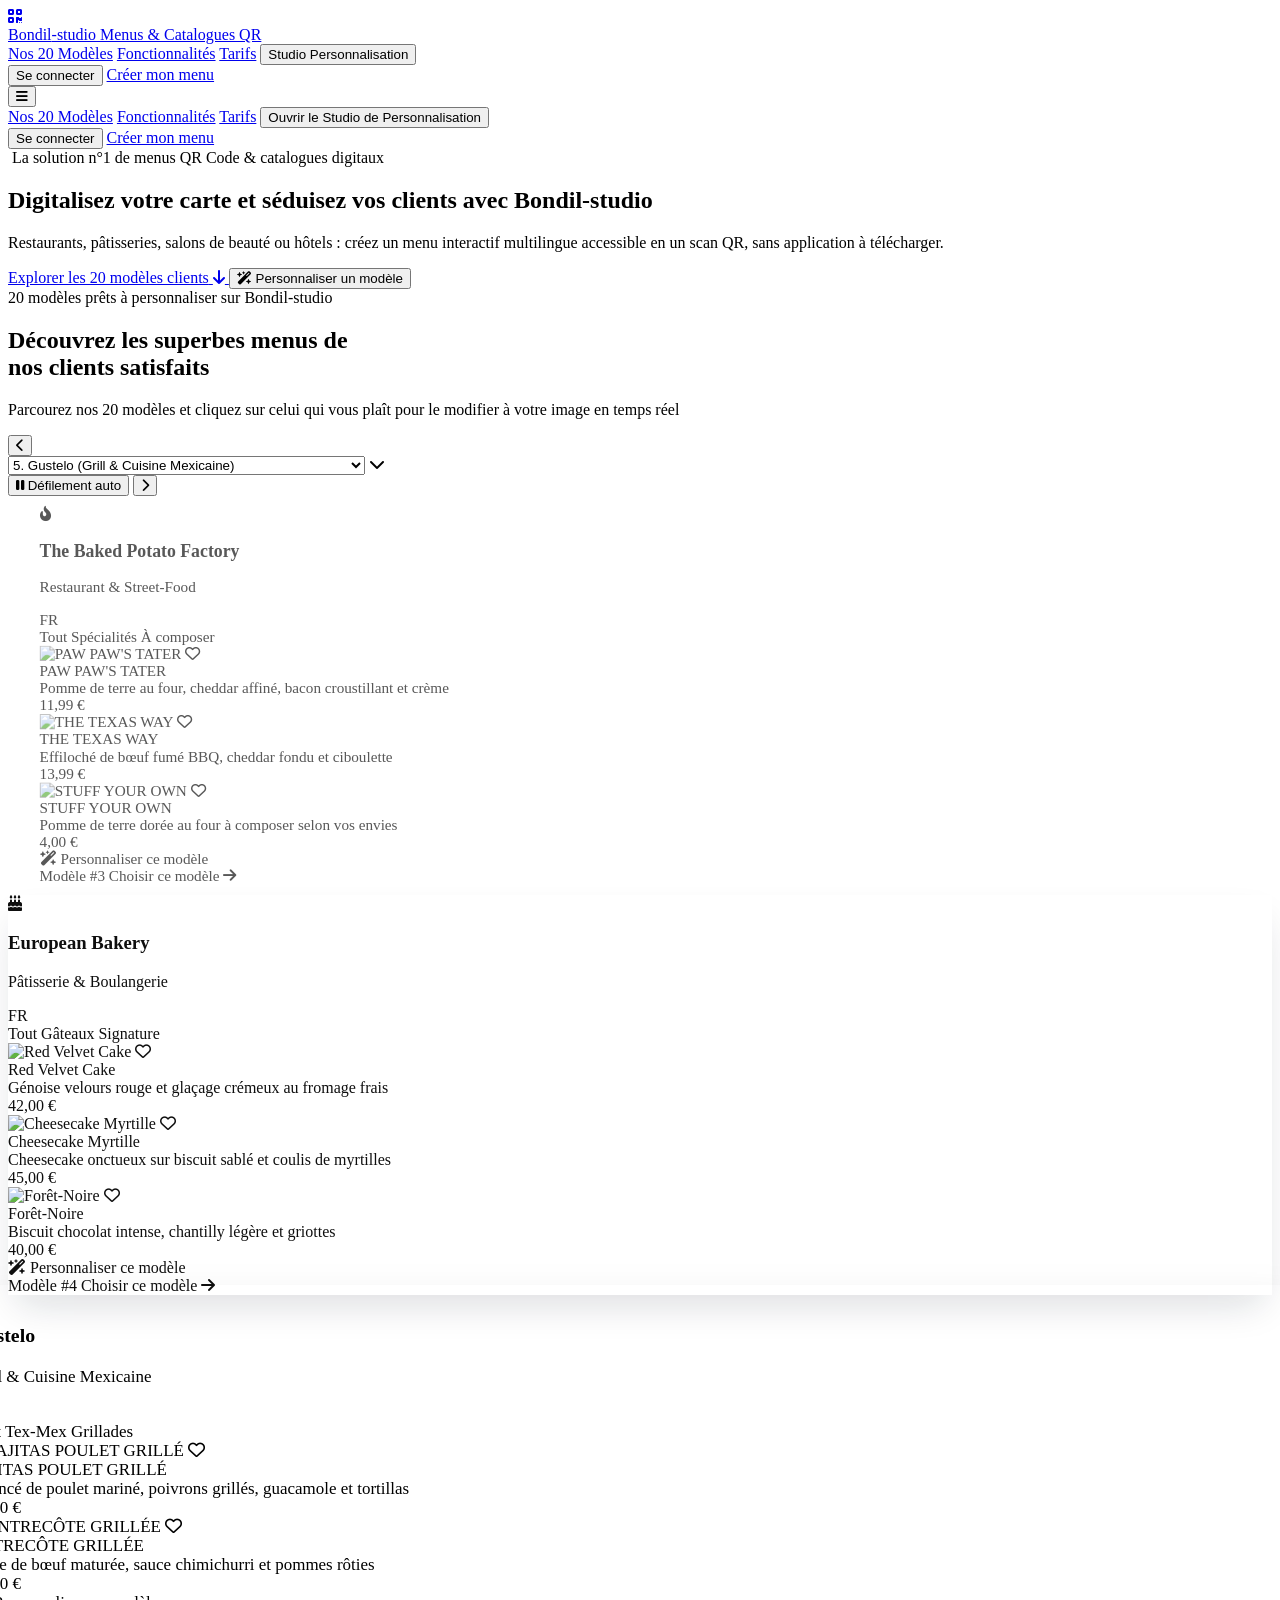
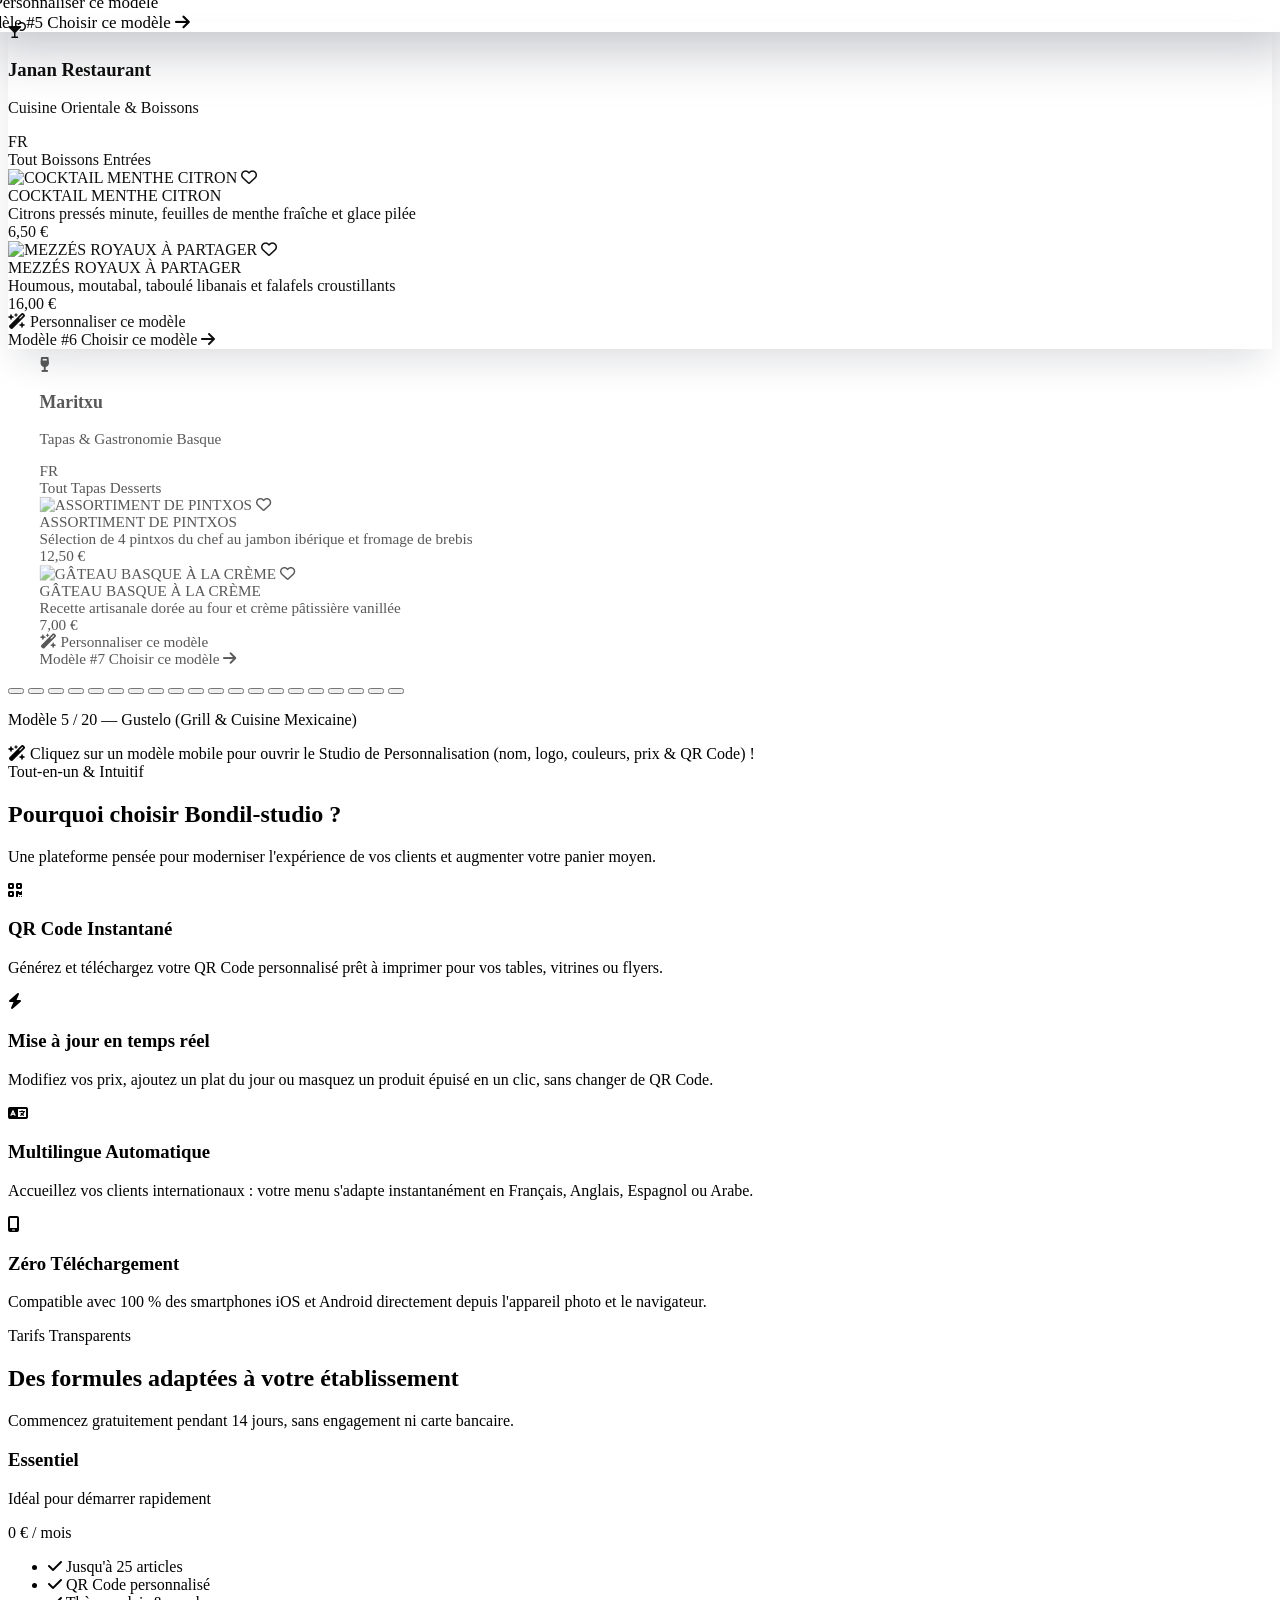
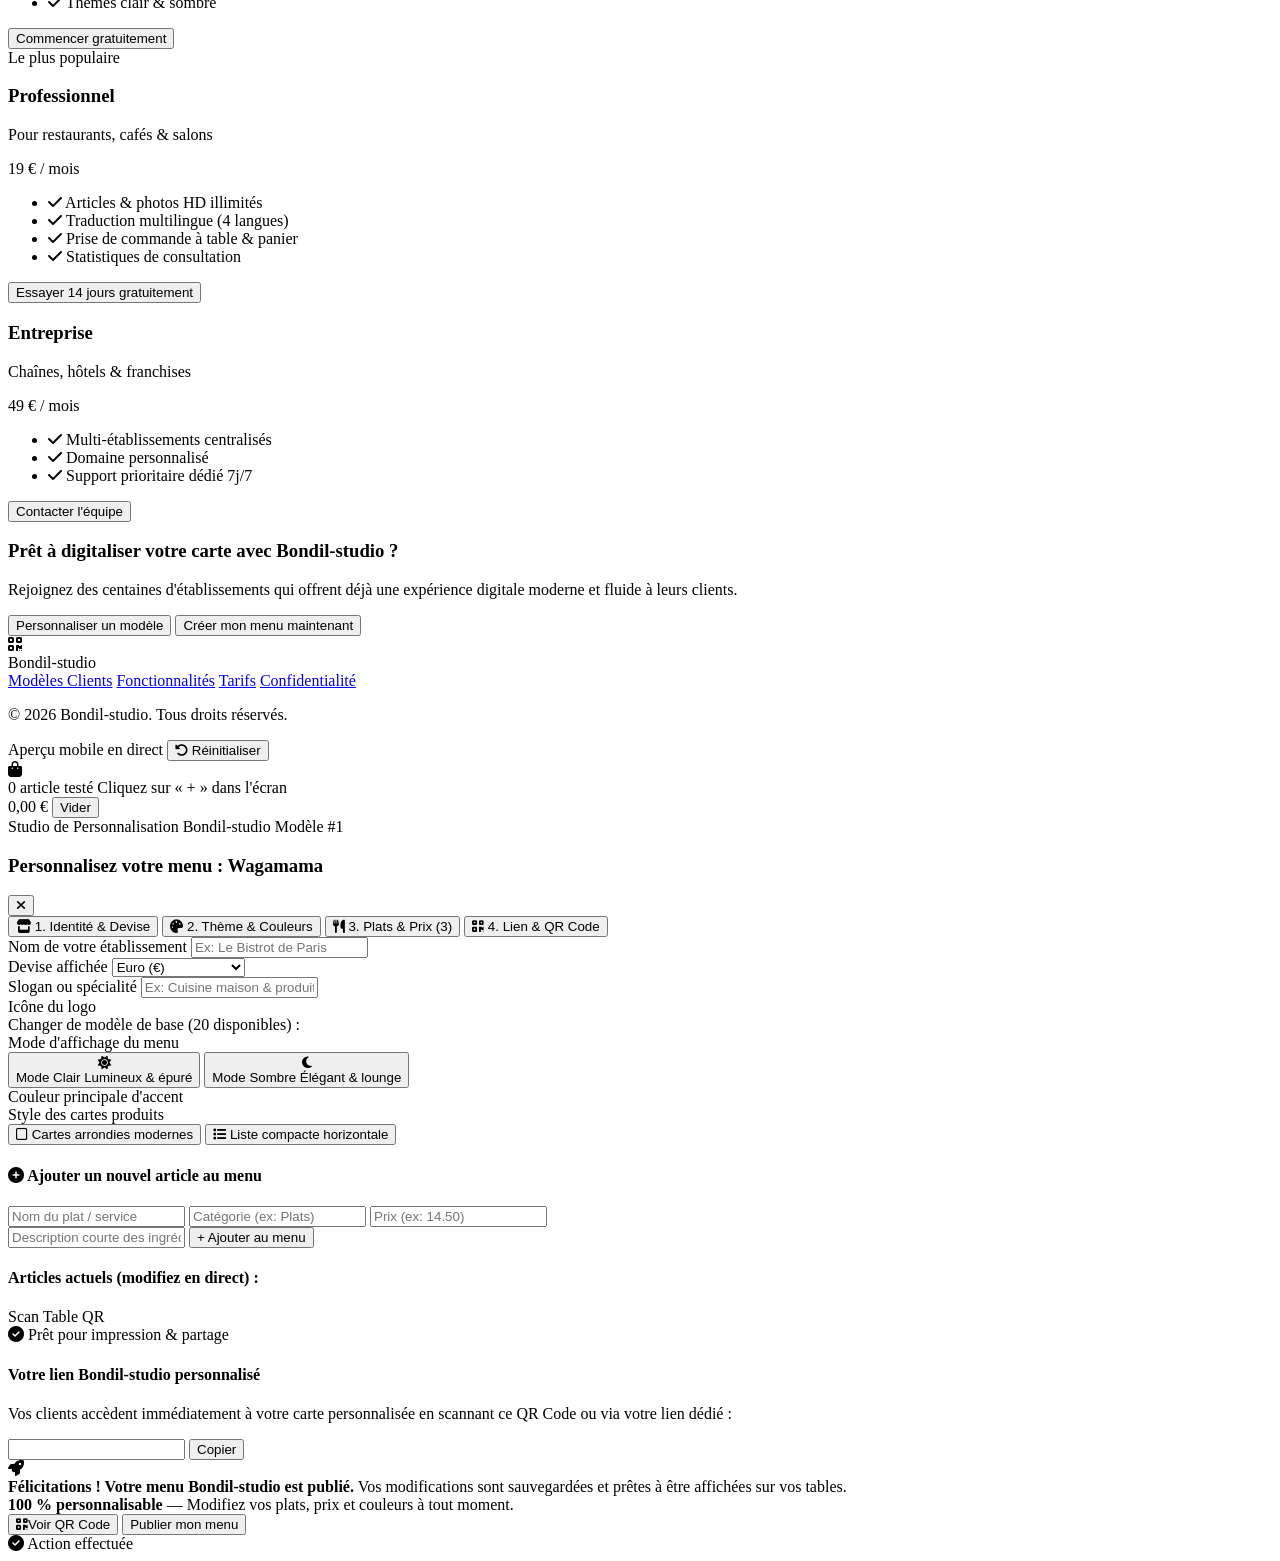
==== Bondil-studio.html @ ddd0495c "Add menu and studio customization pages with responsive design and dynamic features" ====
<!DOCTYPE html>
<html lang="fr" class="scroll-smooth">
<head>
    <meta charset="UTF-8">
    <meta name="viewport" content="width=device-width, initial-scale=1.0">
    <title>Bondil-studio | Créez votre menu digital et catalogue QR Code</title>
    <script src="https://cdn.tailwindcss.com"></script>
    <link rel="preconnect" href="https://fonts.googleapis.com">
    <link rel="preconnect" href="https://fonts.gstatic.com" crossorigin>
    <link href="https://fonts.googleapis.com/css2?family=Inter:wght@300;400;500;600;700;800&display=swap" rel="stylesheet">
    <link rel="stylesheet" href="https://cdnjs.cloudflare.com/ajax/libs/font-awesome/6.5.1/css/all.min.css">
    <script>
        tailwind.config = {
            theme: {
                extend: {
                    fontFamily: {
                        sans: ['Inter', 'sans-serif'],
                    },
                    colors: {
                        brand: {
                            50: '#eef2ff',
                            100: '#e0e7ff',
                            500: '#4f46e5',
                            600: '#4338ca',
                            700: '#3730a3',
                            900: '#1e1b4b',
                        },
                        slateDark: '#2B2F38',
                    }
                }
            }
        }
    </script>
    <style>
        /* Custom scrollbar hiding for sleek mobile previews */
        .no-scrollbar::-webkit-scrollbar {
            display: none;
        }
        .no-scrollbar {
            -ms-overflow-style: none;
            scrollbar-width: none;
        }
        
        /* Smooth phone card transitions */
        .phone-mockup {
            transition: all 0.45s cubic-bezier(0.25, 1, 0.5, 1);
        }
        .phone-mockup:hover {
            transform: translateY(-8px) scale(1.02);
        }
        .phone-featured {
            transform: scale(1.06);
            z-index: 20;
            box-shadow: 0 25px 50px -12px rgba(15, 23, 42, 0.28);
        }
        .phone-featured:hover {
            transform: translateY(-8px) scale(1.08);
        }
        .phone-side {
            opacity: 0.94;
            box-shadow: 0 18px 36px -10px rgba(15, 23, 42, 0.16);
        }
        .phone-edge {
            opacity: 0.65;
            transform: scale(0.95);
        }
        .phone-edge:hover {
            opacity: 0.95;
            transform: translateY(-4px) scale(0.98);
        }

        @keyframes pulseSlow {
            0%, 100% { transform: scale(1); }
            50% { transform: scale(1.04); }
        }
        .animate-pulse-slow {
            animation: pulseSlow 4s infinite ease-in-out;
        }
    </style>
</head>
<body class="bg-white text-[#2B2F38] font-sans antialiased selection:bg-indigo-100 selection:text-indigo-800">

    <!-- ==================== NAVIGATION ==================== -->
    <header class="sticky top-0 z-40 bg-white/90 backdrop-blur-md border-b border-slate-100">
        <div class="max-w-7xl mx-auto px-4 sm:px-6 lg:px-8">
            <div class="flex justify-between items-center h-20">
                <!-- Logo Bondil-studio -->
                <a href="#" class="flex items-center gap-3 group">
                    <div class="w-10 h-10 rounded-xl bg-gradient-to-br from-indigo-600 to-violet-600 flex items-center justify-center text-white shadow-md shadow-indigo-200 group-hover:scale-105 transition-transform">
                        <i class="fa-solid fa-qrcode text-lg"></i>
                    </div>
                    <div class="flex flex-col">
                        <span class="text-xl font-extrabold tracking-tight text-slate-900">Bondil<span class="text-indigo-600">-studio</span></span>
                        <span class="text-[10px] font-medium uppercase tracking-widest text-slate-400 -mt-1">Menus & Catalogues QR</span>
                    </div>
                </a>

                <!-- Desktop Nav Links -->
                <nav class="hidden md:flex items-center space-x-8 text-sm font-medium text-slate-600">
                    <a href="#clients-showcase" class="hover:text-indigo-600 transition-colors">Nos 20 Modèles</a>
                    <a href="#fonctionnalites" class="hover:text-indigo-600 transition-colors">Fonctionnalités</a>
                    <a href="#tarifs" class="hover:text-indigo-600 transition-colors">Tarifs</a>
                    <button onclick="openCustomizerStudio(2)" class="hover:text-indigo-600 transition-colors flex items-center gap-1.5">
                        <span class="w-2 h-2 rounded-full bg-emerald-500 animate-ping"></span>
                        Studio Personnalisation
                    </button>
                </nav>

                <!-- CTA Buttons -->
                <div class="hidden sm:flex items-center gap-3">
                    <button onclick="showToast('Espace client : utilisez un compte démo ou créez votre carte gratuitement.')" class="px-4 py-2.5 text-sm font-semibold text-slate-700 hover:text-indigo-600 rounded-xl transition-colors">
                        Se connecter
                    </button>
                    <a href="#tarifs" class="px-5 py-2.5 text-sm font-semibold text-white bg-indigo-600 hover:bg-indigo-700 rounded-xl shadow-sm shadow-indigo-200 transition-all hover:shadow-md">
                        Créer mon menu
                    </a>
                </div>

                <!-- Mobile Menu Button -->
                <button id="mobile-menu-btn" class="md:hidden p-2.5 rounded-xl text-slate-600 hover:bg-slate-100">
                    <i class="fa-solid fa-bars text-xl"></i>
                </button>
            </div>
        </div>

        <!-- Mobile Dropdown -->
        <div id="mobile-menu" class="hidden md:hidden bg-white border-b border-slate-100 px-4 pt-2 pb-6 space-y-3">
            <a href="#clients-showcase" class="block py-2 text-base font-medium text-slate-700">Nos 20 Modèles</a>
            <a href="#fonctionnalites" class="block py-2 text-base font-medium text-slate-700">Fonctionnalités</a>
            <a href="#tarifs" class="block py-2 text-base font-medium text-slate-700">Tarifs</a>
            <button onclick="openCustomizerStudio(2)" class="block w-full text-left py-2 text-base font-semibold text-indigo-600">Ouvrir le Studio de Personnalisation</button>
            <div class="pt-3 flex flex-col gap-2">
                <button onclick="showToast('Connexion au tableau de bord Bondil-studio')" class="w-full py-2.5 text-center font-semibold text-slate-700 border border-slate-200 rounded-xl">Se connecter</button>
                <a href="#tarifs" class="w-full py-2.5 text-center font-semibold text-white bg-indigo-600 rounded-xl">Créer mon menu</a>
            </div>
        </div>
    </header>

    <!-- ==================== HERO SECTION ==================== -->
    <section class="relative overflow-hidden bg-gradient-to-b from-slate-50/90 via-white to-white pt-12 pb-10 sm:pt-16 sm:pb-14">
        <div class="max-w-7xl mx-auto px-4 sm:px-6 lg:px-8 text-center">
            <div class="inline-flex items-center gap-2 px-3.5 py-1.5 rounded-full bg-indigo-50 border border-indigo-100 text-indigo-700 text-xs sm:text-sm font-semibold mb-6">
                <i class="fa-solid fa-sparkles"></i>
                <span>La solution n°1 de menus QR Code & catalogues digitaux</span>
            </div>
            
            <h1 class="text-3xl sm:text-5xl lg:text-6xl font-extrabold text-[#2B2F38] tracking-tight max-w-4xl mx-auto leading-[1.15]">
                Digitalisez votre carte et séduisez vos clients avec <span class="text-transparent bg-clip-text bg-gradient-to-r from-indigo-600 to-violet-600">Bondil-studio</span>
            </h1>
            
            <p class="mt-5 text-base sm:text-lg text-slate-500 max-w-2xl mx-auto leading-relaxed">
                Restaurants, pâtisseries, salons de beauté ou hôtels : créez un menu interactif multilingue accessible en un scan QR, sans application à télécharger.
            </p>

            <div class="mt-8 flex flex-col sm:flex-row items-center justify-center gap-4">
                <a href="#clients-showcase" class="w-full sm:w-auto px-7 py-3.5 rounded-xl bg-indigo-600 hover:bg-indigo-700 text-white font-semibold text-sm sm:text-base shadow-lg shadow-indigo-200 transition-all flex items-center justify-center gap-2">
                    <span>Explorer les 20 modèles clients</span>
                    <i class="fa-solid fa-arrow-down text-xs"></i>
                </a>
                <button onclick="openCustomizerStudio(3)" class="w-full sm:w-auto px-7 py-3.5 rounded-xl bg-white hover:bg-slate-50 text-slate-700 border border-slate-200 font-semibold text-sm sm:text-base transition-all flex items-center justify-center gap-2">
                    <i class="fa-solid fa-wand-magic-sparkles text-indigo-600"></i>
                    <span>Personnaliser un modèle</span>
                </button>
            </div>
        </div>
    </section>

    <!-- ==================== FEATURED 20 CLIENT MENUS SHOWCASE ==================== -->
    <section id="clients-showcase" class="py-12 sm:py-20 bg-white relative overflow-hidden">
        <!-- Section Header in French -->
        <div class="max-w-4xl mx-auto px-4 sm:px-6 text-center mb-10 sm:mb-14">
            <div class="inline-flex items-center gap-2 px-3 py-1 rounded-full bg-slate-100 text-slate-700 text-xs font-semibold mb-4">
                <span class="w-2 h-2 rounded-full bg-indigo-600"></span>
                <span>20 modèles prêts à personnaliser sur Bondil-studio</span>
            </div>
            <h2 class="text-3xl sm:text-4xl lg:text-[42px] font-bold text-[#2B2F38] tracking-tight leading-tight">
                Découvrez les superbes menus de<br class="hidden sm:inline"> nos clients satisfaits
            </h2>
            <p class="mt-4 text-base sm:text-lg text-[#5A606D] font-normal max-w-2xl mx-auto">
                Parcourez nos 20 modèles et cliquez sur celui qui vous plaît pour le modifier à votre image en temps réel
            </p>

            <!-- Quick Client Selector & Navigation Bar -->
            <div class="mt-6 flex flex-wrap items-center justify-center gap-3">
                <button onclick="shiftCarousel(-1)" aria-label="Menu précédent" class="w-10 h-10 rounded-full bg-white border border-slate-200 text-slate-600 hover:border-indigo-600 hover:text-indigo-600 flex items-center justify-center shadow-sm transition-all">
                    <i class="fa-solid fa-chevron-left text-sm"></i>
                </button>

                <div class="relative">
                    <select id="client-quick-select" onchange="setFeaturedClient(parseInt(this.value))" aria-label="Sélectionner un client"
                        class="appearance-none bg-slate-50 border border-slate-200 text-slate-800 text-xs sm:text-sm font-semibold rounded-full pl-4 pr-10 py-2.5 focus:outline-none focus:ring-2 focus:ring-indigo-500 cursor-pointer">
                        <!-- Populated via JS with all 20 clients -->
                    </select>
                    <i class="fa-solid fa-chevron-down text-[10px] text-slate-500 absolute right-3.5 top-1/2 -translate-y-1/2 pointer-events-none"></i>
                </div>

                <button id="autoplay-toggle" onclick="toggleAutoplay()" aria-label="Lecture automatique"
                    class="px-3.5 py-2 rounded-full text-xs font-semibold border border-slate-200 bg-white text-slate-600 hover:border-indigo-600 hover:text-indigo-600 flex items-center gap-1.5 shadow-sm transition-all">
                    <i id="autoplay-icon" class="fa-solid fa-pause text-[10px] text-indigo-600"></i>
                    <span id="autoplay-label">Défilement auto</span>
                </button>

                <button onclick="shiftCarousel(1)" aria-label="Menu suivant" class="w-10 h-10 rounded-full bg-white border border-slate-200 text-slate-600 hover:border-indigo-600 hover:text-indigo-600 flex items-center justify-center shadow-sm transition-all">
                    <i class="fa-solid fa-chevron-right text-sm"></i>
                </button>
            </div>
        </div>

        <!-- Horizontal Mobile Mockups Showcase (Swiper-style 5-phone viewport with touch swipe & drag) -->
        <div class="relative max-w-[1480px] mx-auto px-2 sm:px-6"
             onmouseenter="pauseAutoplayTemp()"
             onmouseleave="resumeAutoplayTemp()">
            <!-- Subtle edge fade gradients on wide screens -->
            <div class="hidden xl:block pointer-events-none absolute inset-y-0 left-0 w-16 bg-gradient-to-r from-white to-transparent z-30"></div>
            <div class="hidden xl:block pointer-events-none absolute inset-y-0 right-0 w-16 bg-gradient-to-l from-white to-transparent z-30"></div>

            <div id="phones-container" class="flex items-center justify-center gap-4 sm:gap-6 lg:gap-7 py-6 overflow-x-auto no-scrollbar select-none">
                <!-- 5 visible phone slides centered on active index rendered dynamically by JS -->
            </div>
        </div>

        <!-- 20 Swiper-style Pagination Bullets -->
        <div class="mt-6 px-4 flex flex-col items-center">
            <div id="swiper-pagination-bullets" class="flex flex-wrap items-center justify-center gap-1.5 sm:gap-2 max-w-xl" role="tablist" aria-label="Pagination des 20 menus clients">
                <!-- 20 bullets generated by JS -->
            </div>
            <p id="active-slide-indicator" class="mt-3 text-xs font-medium text-slate-500">
                Menu <span class="font-bold text-slate-800">5 / 20</span> — <span class="text-indigo-600 font-semibold">Gustelo</span>
            </p>
        </div>

        <!-- Helper Caption -->
        <div class="mt-5 text-center px-4">
            <span class="inline-flex items-center gap-2 text-xs sm:text-sm text-slate-500 bg-slate-50 px-4 py-2 rounded-full border border-slate-200/80">
                <i class="fa-solid fa-wand-magic-sparkles text-indigo-600"></i>
                Cliquez sur un modèle mobile pour ouvrir le Studio de Personnalisation (nom, logo, couleurs, prix & QR Code) !
            </span>
        </div>
    </section>

    <!-- ==================== FEATURES SECTION ==================== -->
    <section id="fonctionnalites" class="py-16 sm:py-24 bg-slate-50 border-t border-slate-100">
        <div class="max-w-7xl mx-auto px-4 sm:px-6 lg:px-8">
            <div class="text-center max-w-3xl mx-auto mb-14">
                <span class="text-xs font-bold uppercase tracking-wider text-indigo-600">Tout-en-un & Intuitif</span>
                <h2 class="mt-2 text-3xl sm:text-4xl font-bold text-[#2B2F38]">Pourquoi choisir Bondil-studio ?</h2>
                <p class="mt-3 text-slate-500 text-base sm:text-lg">
                    Une plateforme pensée pour moderniser l'expérience de vos clients et augmenter votre panier moyen.
                </p>
            </div>

            <div class="grid grid-cols-1 md:grid-cols-2 lg:grid-cols-4 gap-6 sm:gap-8">
                <!-- Feature 1 -->
                <div class="bg-white p-7 rounded-2xl border border-slate-100 shadow-sm hover:shadow-md transition-shadow">
                    <div class="w-12 h-12 rounded-xl bg-indigo-50 text-indigo-600 flex items-center justify-center text-xl mb-5">
                        <i class="fa-solid fa-qrcode"></i>
                    </div>
                    <h3 class="text-lg font-bold text-slate-900 mb-2">QR Code Instantané</h3>
                    <p class="text-sm text-slate-500 leading-relaxed">
                        Générez et téléchargez votre QR Code personnalisé prêt à imprimer pour vos tables, vitrines ou flyers.
                    </p>
                </div>

                <!-- Feature 2 -->
                <div class="bg-white p-7 rounded-2xl border border-slate-100 shadow-sm hover:shadow-md transition-shadow">
                    <div class="w-12 h-12 rounded-xl bg-emerald-50 text-emerald-600 flex items-center justify-center text-xl mb-5">
                        <i class="fa-solid fa-bolt"></i>
                    </div>
                    <h3 class="text-lg font-bold text-slate-900 mb-2">Mise à jour en temps réel</h3>
                    <p class="text-sm text-slate-500 leading-relaxed">
                        Modifiez vos prix, ajoutez un plat du jour ou masquez un produit épuisé en un clic, sans changer de QR Code.
                    </p>
                </div>

                <!-- Feature 3 -->
                <div class="bg-white p-7 rounded-2xl border border-slate-100 shadow-sm hover:shadow-md transition-shadow">
                    <div class="w-12 h-12 rounded-xl bg-amber-50 text-amber-600 flex items-center justify-center text-xl mb-5">
                        <i class="fa-solid fa-language"></i>
                    </div>
                    <h3 class="text-lg font-bold text-slate-900 mb-2">Multilingue Automatique</h3>
                    <p class="text-sm text-slate-500 leading-relaxed">
                        Accueillez vos clients internationaux : votre menu s'adapte instantanément en Français, Anglais, Espagnol ou Arabe.
                    </p>
                </div>

                <!-- Feature 4 -->
                <div class="bg-white p-7 rounded-2xl border border-slate-100 shadow-sm hover:shadow-md transition-shadow">
                    <div class="w-12 h-12 rounded-xl bg-rose-50 text-rose-600 flex items-center justify-center text-xl mb-5">
                        <i class="fa-solid fa-mobile-screen"></i>
                    </div>
                    <h3 class="text-lg font-bold text-slate-900 mb-2">Zéro Téléchargement</h3>
                    <p class="text-sm text-slate-500 leading-relaxed">
                        Compatible avec 100 % des smartphones iOS et Android directement depuis l'appareil photo et le navigateur.
                    </p>
                </div>
            </div>
        </div>
    </section>

    <!-- ==================== PRICING / CTA SECTION ==================== -->
    <section id="tarifs" class="py-16 sm:py-24 bg-white">
        <div class="max-w-7xl mx-auto px-4 sm:px-6 lg:px-8">
            <div class="text-center max-w-3xl mx-auto mb-14">
                <span class="text-xs font-bold uppercase tracking-wider text-indigo-600">Tarifs Transparents</span>
                <h2 class="mt-2 text-3xl sm:text-4xl font-bold text-[#2B2F38]">Des formules adaptées à votre établissement</h2>
                <p class="mt-3 text-slate-500">Commencez gratuitement pendant 14 jours, sans engagement ni carte bancaire.</p>
            </div>

            <div class="grid grid-cols-1 md:grid-cols-3 gap-8 max-w-5xl mx-auto">
                <!-- Plan Essentiel -->
                <div class="rounded-2xl border border-slate-200 p-8 flex flex-col justify-between bg-white">
                    <div>
                        <h3 class="text-lg font-bold text-slate-900">Essentiel</h3>
                        <p class="text-sm text-slate-500 mt-1">Idéal pour démarrer rapidement</p>
                        <div class="mt-6 flex items-baseline gap-1">
                            <span class="text-4xl font-extrabold text-slate-900">0 €</span>
                            <span class="text-sm text-slate-500">/ mois</span>
                        </div>
                        <ul class="mt-6 space-y-3 text-sm text-slate-600">
                            <li class="flex items-center gap-2.5"><i class="fa-solid fa-check text-emerald-500"></i> Jusqu'à 25 articles</li>
                            <li class="flex items-center gap-2.5"><i class="fa-solid fa-check text-emerald-500"></i> QR Code personnalisé</li>
                            <li class="flex items-center gap-2.5"><i class="fa-solid fa-check text-emerald-500"></i> Thèmes clair & sombre</li>
                        </ul>
                    </div>
                    <button onclick="showToast('Création de votre compte Essentiel Bondil-studio !')" class="mt-8 w-full py-3 px-4 rounded-xl border border-slate-200 hover:border-indigo-600 hover:text-indigo-600 font-semibold text-sm transition-colors">
                        Commencer gratuitement
                    </button>
                </div>

                <!-- Plan Pro (Popular) -->
                <div class="rounded-2xl border-2 border-indigo-600 p-8 flex flex-col justify-between bg-white shadow-xl shadow-indigo-100 relative">
                    <span class="absolute -top-3.5 left-1/2 -translate-x-1/2 bg-indigo-600 text-white text-xs font-bold uppercase tracking-wider px-3.5 py-1 rounded-full">
                        Le plus populaire
                    </span>
                    <div>
                        <h3 class="text-lg font-bold text-slate-900">Professionnel</h3>
                        <p class="text-sm text-slate-500 mt-1">Pour restaurants, cafés & salons</p>
                        <div class="mt-6 flex items-baseline gap-1">
                            <span class="text-4xl font-extrabold text-slate-900">19 €</span>
                            <span class="text-sm text-slate-500">/ mois</span>
                        </div>
                        <ul class="mt-6 space-y-3 text-sm text-slate-600">
                            <li class="flex items-center gap-2.5"><i class="fa-solid fa-check text-indigo-600"></i> Articles & photos HD illimités</li>
                            <li class="flex items-center gap-2.5"><i class="fa-solid fa-check text-indigo-600"></i> Traduction multilingue (4 langues)</li>
                            <li class="flex items-center gap-2.5"><i class="fa-solid fa-check text-indigo-600"></i> Prise de commande à table & panier</li>
                            <li class="flex items-center gap-2.5"><i class="fa-solid fa-check text-indigo-600"></i> Statistiques de consultation</li>
                        </ul>
                    </div>
                    <button onclick="showToast('Essai gratuit de 14 jours activé pour la formule Professionnel !')" class="mt-8 w-full py-3 px-4 rounded-xl bg-indigo-600 hover:bg-indigo-700 text-white font-semibold text-sm shadow-md shadow-indigo-200 transition-all">
                        Essayer 14 jours gratuitement
                    </button>
                </div>

                <!-- Plan Multi-sites -->
                <div class="rounded-2xl border border-slate-200 p-8 flex flex-col justify-between bg-white">
                    <div>
                        <h3 class="text-lg font-bold text-slate-900">Entreprise</h3>
                        <p class="text-sm text-slate-500 mt-1">Chaînes, hôtels & franchises</p>
                        <div class="mt-6 flex items-baseline gap-1">
                            <span class="text-4xl font-extrabold text-slate-900">49 €</span>
                            <span class="text-sm text-slate-500">/ mois</span>
                        </div>
                        <ul class="mt-6 space-y-3 text-sm text-slate-600">
                            <li class="flex items-center gap-2.5"><i class="fa-solid fa-check text-emerald-500"></i> Multi-établissements centralisés</li>
                            <li class="flex items-center gap-2.5"><i class="fa-solid fa-check text-emerald-500"></i> Domaine personnalisé</li>
                            <li class="flex items-center gap-2.5"><i class="fa-solid fa-check text-emerald-500"></i> Support prioritaire dédié 7j/7</li>
                        </ul>
                    </div>
                    <button onclick="showToast('Un conseiller Bondil-studio vous recontactera sous 24h.')" class="mt-8 w-full py-3 px-4 rounded-xl border border-slate-200 hover:border-indigo-600 hover:text-indigo-600 font-semibold text-sm transition-colors">
                        Contacter l'équipe
                    </button>
                </div>
            </div>

            <!-- Bottom Banner -->
            <div class="mt-16 rounded-3xl bg-gradient-to-r from-[#172136] to-indigo-950 p-8 sm:p-12 text-white flex flex-col lg:flex-row items-center justify-between gap-8 shadow-xl">
                <div class="text-center lg:text-left max-w-xl">
                    <h3 class="text-2xl sm:text-3xl font-bold">Prêt à digitaliser votre carte avec Bondil-studio ?</h3>
                    <p class="mt-2 text-slate-300 text-sm sm:text-base">
                        Rejoignez des centaines d'établissements qui offrent déjà une expérience digitale moderne et fluide à leurs clients.
                    </p>
                </div>
                <div class="flex flex-col sm:flex-row gap-3 w-full sm:w-auto">
                    <button onclick="openCustomizerStudio(2)" class="px-6 py-3.5 rounded-xl bg-white text-slate-900 font-semibold text-sm hover:bg-slate-100 transition-colors text-center">
                        Personnaliser un modèle
                    </button>
                    <button onclick="showToast('Bienvenue sur Bondil-studio !')" class="px-6 py-3.5 rounded-xl bg-indigo-500 hover:bg-indigo-400 text-white font-semibold text-sm transition-colors text-center">
                        Créer mon menu maintenant
                    </button>
                </div>
            </div>
        </div>
    </section>

    <!-- ==================== FOOTER ==================== -->
    <footer class="bg-slate-50 border-t border-slate-200/80 py-12 text-slate-600">
        <div class="max-w-7xl mx-auto px-4 sm:px-6 lg:px-8">
            <div class="flex flex-col md:flex-row justify-between items-center gap-6">
                <div class="flex items-center gap-3">
                    <div class="w-9 h-9 rounded-xl bg-indigo-600 flex items-center justify-center text-white">
                        <i class="fa-solid fa-qrcode"></i>
                    </div>
                    <span class="text-lg font-extrabold text-slate-900">Bondil<span class="text-indigo-600">-studio</span></span>
                </div>
                <div class="flex flex-wrap justify-center gap-6 text-sm">
                    <a href="#clients-showcase" class="hover:text-indigo-600">Modèles Clients</a>
                    <a href="#fonctionnalites" class="hover:text-indigo-600">Fonctionnalités</a>
                    <a href="#tarifs" class="hover:text-indigo-600">Tarifs</a>
                    <a href="#" onclick="event.preventDefault(); showToast('Mentions légales & Confidentialité RGPD')" class="hover:text-indigo-600">Confidentialité</a>
                </div>
                <p class="text-xs text-slate-400">
                    © 2026 Bondil-studio. Tous droits réservés.
                </p>
            </div>
        </div>
    </footer>

    <!-- ==================== STUDIO DE PERSONNALISATION Bondil-studio ==================== -->
    <div id="studio-modal" class="fixed inset-0 z-50 hidden bg-slate-900/80 backdrop-blur-sm flex items-center justify-center p-2 sm:p-4 lg:p-6">
        <div class="bg-white rounded-3xl max-w-6xl w-full max-h-[95vh] overflow-hidden shadow-2xl flex flex-col lg:flex-row border border-slate-200">
            
            <!-- LEFT COLUMN: Live Interactive Mobile Phone Preview -->
            <div class="lg:w-[410px] bg-gradient-to-b from-slate-100 to-slate-200/70 p-4 sm:p-6 flex flex-col items-center justify-between border-b lg:border-b-0 lg:border-r border-slate-200 shrink-0">
                <div class="w-full flex items-center justify-between mb-2">
                    <span class="inline-flex items-center gap-1.5 text-xs font-bold text-slate-700 bg-white px-3 py-1.5 rounded-full shadow-xs border border-slate-200/70">
                        <span class="w-2 h-2 rounded-full bg-emerald-500 animate-pulse"></span>
                        Aperçu mobile en direct
                    </span>
                    <button onclick="resetCustomTemplate()" title="Réinitialiser ce modèle" class="text-xs font-semibold text-slate-500 hover:text-indigo-600 flex items-center gap-1 px-2.5 py-1 rounded-lg hover:bg-white transition-colors">
                        <i class="fa-solid fa-rotate-left"></i>
                        <span>Réinitialiser</span>
                    </button>
                </div>

                <!-- Realistic Mobile Frame -->
                <div id="studio-phone-shell" class="w-full max-w-[325px] h-[595px] max-h-[68vh] lg:max-h-[73vh] rounded-[36px] border-[7px] border-slate-900 shadow-2xl overflow-hidden flex flex-col relative bg-white transition-colors duration-300">
                    <!-- Dynamic Phone UI rendered by JS -->
                </div>

                <!-- Simulated Customer Cart Summary Pill -->
                <div class="w-full max-w-[325px] mt-3 bg-white rounded-2xl px-3.5 py-2.5 border border-slate-200/90 flex items-center justify-between shadow-xs">
                    <div class="flex items-center gap-2 text-xs">
                        <div class="w-7 h-7 rounded-lg bg-indigo-50 text-indigo-600 flex items-center justify-center">
                            <i class="fa-solid fa-bag-shopping"></i>
                        </div>
                        <div>
                            <span class="font-bold text-slate-800 block leading-none" id="studio-cart-count">0 article testé</span>
                            <span class="text-[10px] text-slate-400">Cliquez sur « + » dans l'écran</span>
                        </div>
                    </div>
                    <div class="flex items-center gap-2">
                        <span id="studio-cart-total" class="text-xs font-extrabold text-slate-900">0,00 €</span>
                        <button onclick="clearStudioCart()" id="studio-cart-clear" class="hidden text-[10px] text-rose-500 hover:underline font-semibold">Vider</button>
                    </div>
                </div>
            </div>

            <!-- RIGHT COLUMN: Complete Customization Controls -->
            <div class="flex-1 flex flex-col overflow-hidden bg-white">
                <!-- Studio Top Header -->
                <div class="px-5 sm:px-8 py-4 sm:py-5 border-b border-slate-100 flex items-center justify-between gap-4 bg-white">
                    <div>
                        <div class="flex items-center gap-2">
                            <span class="px-2.5 py-0.5 rounded-full bg-indigo-50 text-indigo-700 text-[11px] font-bold">
                                Studio de Personnalisation Bondil-studio
                            </span>
                            <span class="text-xs text-slate-400 hidden sm:inline">Modèle #<span id="studio-base-number">1</span></span>
                        </div>
                        <h3 class="text-lg sm:text-xl font-extrabold text-slate-900 mt-1">
                            Personnalisez votre menu : <span id="studio-header-name" class="text-indigo-600">Wagamama</span>
                        </h3>
                    </div>
                    <button onclick="closeCustomizerStudio()" aria-label="Fermer le studio" class="w-10 h-10 rounded-full bg-slate-100 hover:bg-slate-200 text-slate-600 flex items-center justify-center transition-colors shrink-0">
                        <i class="fa-solid fa-xmark text-lg"></i>
                    </button>
                </div>

                <!-- Studio Navigation Tabs -->
                <div class="px-5 sm:px-8 pt-3 bg-slate-50/70 border-b border-slate-200/80 flex items-center gap-1.5 overflow-x-auto no-scrollbar">
                    <button onclick="switchStudioTab('identity')" id="studio-tab-identity" class="studio-tab px-4 py-2.5 text-xs sm:text-sm font-bold rounded-t-xl border-b-2 border-indigo-600 text-indigo-600 bg-white flex items-center gap-2 shrink-0">
                        <i class="fa-solid fa-store"></i>
                        <span>1. Identité & Devise</span>
                    </button>
                    <button onclick="switchStudioTab('design')" id="studio-tab-design" class="studio-tab px-4 py-2.5 text-xs sm:text-sm font-semibold rounded-t-xl border-b-2 border-transparent text-slate-500 hover:text-slate-800 flex items-center gap-2 shrink-0">
                        <i class="fa-solid fa-palette"></i>
                        <span>2. Thème & Couleurs</span>
                    </button>
                    <button onclick="switchStudioTab('items')" id="studio-tab-items" class="studio-tab px-4 py-2.5 text-xs sm:text-sm font-semibold rounded-t-xl border-b-2 border-transparent text-slate-500 hover:text-slate-800 flex items-center gap-2 shrink-0">
                        <i class="fa-solid fa-utensils"></i>
                        <span>3. Plats & Prix (<span id="studio-items-badge">3</span>)</span>
                    </button>
                    <button onclick="switchStudioTab('publish')" id="studio-tab-publish" class="studio-tab px-4 py-2.5 text-xs sm:text-sm font-semibold rounded-t-xl border-b-2 border-transparent text-slate-500 hover:text-slate-800 flex items-center gap-2 shrink-0">
                        <i class="fa-solid fa-qrcode"></i>
                        <span>4. Lien & QR Code</span>
                    </button>
                </div>

                <!-- Studio Tab Panels Container -->
                <div class="flex-1 overflow-y-auto p-5 sm:p-8 space-y-6">

                    <!-- TAB 1: IDENTITÉ & DEVISE -->
                    <div id="panel-identity" class="space-y-5">
                        <div class="grid grid-cols-1 sm:grid-cols-2 gap-4">
                            <div>
                                <label class="block text-xs font-bold uppercase tracking-wider text-slate-500 mb-1.5">Nom de votre établissement</label>
                                <input type="text" id="input-brand-name" oninput="updateCustomField('name', this.value)"
                                    placeholder="Ex: Le Bistrot de Paris"
                                    class="w-full px-4 py-2.5 rounded-xl border border-slate-200 text-sm font-semibold text-slate-900 focus:outline-none focus:ring-2 focus:ring-indigo-500">
                            </div>
                            <div>
                                <label class="block text-xs font-bold uppercase tracking-wider text-slate-500 mb-1.5">Devise affichée</label>
                                <select id="input-brand-currency" onchange="updateCustomField('currency', this.value)"
                                    class="w-full px-4 py-2.5 rounded-xl border border-slate-200 text-sm font-semibold text-slate-900 bg-white focus:outline-none focus:ring-2 focus:ring-indigo-500">
                                    <option value="€">Euro (€)</option>
                                    <option value="FCFA">Franc CFA (FCFA)</option>
                                    <option value="$">Dollar ($)</option>
                                    <option value="AED">Dirham (AED)</option>
                                    <option value="£">Livre Sterling (£)</option>
                                </select>
                            </div>
                        </div>

                        <div>
                            <label class="block text-xs font-bold uppercase tracking-wider text-slate-500 mb-1.5">Slogan ou spécialité</label>
                            <input type="text" id="input-brand-sector" oninput="updateCustomField('sector', this.value)"
                                placeholder="Ex: Cuisine maison & produits frais"
                                class="w-full px-4 py-2.5 rounded-xl border border-slate-200 text-sm text-slate-800 focus:outline-none focus:ring-2 focus:ring-indigo-500">
                        </div>

                        <!-- Logo Icon Picker -->
                        <div>
                            <label class="block text-xs font-bold uppercase tracking-wider text-slate-500 mb-2">Icône du logo</label>
                            <div id="logo-icon-picker" class="grid grid-cols-5 sm:grid-cols-10 gap-2">
                                <!-- Rendered via JS -->
                            </div>
                        </div>

                        <!-- Quick Base Template Switcher -->
                        <div class="pt-3 border-t border-slate-100">
                            <label class="block text-xs font-bold uppercase tracking-wider text-slate-400 mb-2">Changer de modèle de base (20 disponibles) :</label>
                            <div id="studio-template-switcher" class="grid grid-cols-2 sm:grid-cols-4 gap-1.5 max-h-36 overflow-y-auto pr-1">
                                <!-- Rendered via JS -->
                            </div>
                        </div>
                    </div>

                    <!-- TAB 2: THÈME & COULEURS -->
                    <div id="panel-design" class="hidden space-y-6">
                        <div>
                            <label class="block text-xs font-bold uppercase tracking-wider text-slate-500 mb-2.5">Mode d'affichage du menu</label>
                            <div class="grid grid-cols-2 gap-3">
                                <button onclick="setCustomThemeMode('light')" id="btn-mode-light"
                                    class="p-4 rounded-2xl border-2 border-indigo-600 bg-indigo-50/40 text-left flex items-center gap-3 transition-all">
                                    <div class="w-10 h-10 rounded-xl bg-white border border-slate-200 text-amber-500 flex items-center justify-center text-lg shadow-xs">
                                        <i class="fa-solid fa-sun"></i>
                                    </div>
                                    <div>
                                        <span class="text-sm font-bold text-slate-900 block">Mode Clair</span>
                                        <span class="text-xs text-slate-500">Lumineux & épuré</span>
                                    </div>
                                </button>
                                <button onclick="setCustomThemeMode('dark')" id="btn-mode-dark"
                                    class="p-4 rounded-2xl border-2 border-slate-200 bg-white text-left flex items-center gap-3 transition-all">
                                    <div class="w-10 h-10 rounded-xl bg-slate-900 text-indigo-400 flex items-center justify-center text-lg shadow-xs">
                                        <i class="fa-solid fa-moon"></i>
                                    </div>
                                    <div>
                                        <span class="text-sm font-bold text-slate-900 block">Mode Sombre</span>
                                        <span class="text-xs text-slate-500">Élégant & lounge</span>
                                    </div>
                                </button>
                            </div>
                        </div>

                        <div>
                            <label class="block text-xs font-bold uppercase tracking-wider text-slate-500 mb-2.5">Couleur principale d'accent</label>
                            <div id="accent-palette-picker" class="grid grid-cols-2 sm:grid-cols-3 gap-2.5">
                                <!-- Rendered via JS -->
                            </div>
                        </div>

                        <div>
                            <label class="block text-xs font-bold uppercase tracking-wider text-slate-500 mb-2.5">Style des cartes produits</label>
                            <div class="grid grid-cols-2 gap-3">
                                <button onclick="setCustomCardStyle('rounded')" id="btn-card-rounded"
                                    class="px-4 py-3 rounded-xl border-2 border-indigo-600 bg-indigo-50/40 text-xs font-bold text-slate-900 flex items-center justify-center gap-2">
                                    <i class="fa-regular fa-square"></i>
                                    <span>Cartes arrondies modernes</span>
                                </button>
                                <button onclick="setCustomCardStyle('compact')" id="btn-card-compact"
                                    class="px-4 py-3 rounded-xl border-2 border-slate-200 bg-white text-xs font-bold text-slate-700 flex items-center justify-center gap-2">
                                    <i class="fa-solid fa-list"></i>
                                    <span>Liste compacte horizontale</span>
                                </button>
                            </div>
                        </div>
                    </div>

                    <!-- TAB 3: PLATS & PRIX -->
                    <div id="panel-items" class="hidden space-y-5">
                        <!-- Add New Item Form -->
                        <div class="p-4 rounded-2xl bg-slate-50 border border-slate-200/80 space-y-3">
                            <h4 class="text-xs font-extrabold uppercase tracking-wider text-slate-700 flex items-center gap-2">
                                <i class="fa-solid fa-plus-circle text-indigo-600"></i>
                                <span>Ajouter un nouvel article au menu</span>
                            </h4>
                            <div class="grid grid-cols-1 sm:grid-cols-3 gap-2.5">
                                <input type="text" id="new-item-name" placeholder="Nom du plat / service"
                                    class="px-3.5 py-2 rounded-xl border border-slate-200 bg-white text-xs font-semibold focus:outline-none focus:ring-2 focus:ring-indigo-500">
                                <input type="text" id="new-item-category" placeholder="Catégorie (ex: Plats)"
                                    class="px-3.5 py-2 rounded-xl border border-slate-200 bg-white text-xs font-semibold focus:outline-none focus:ring-2 focus:ring-indigo-500">
                                <input type="number" step="0.01" id="new-item-price" placeholder="Prix (ex: 14.50)"
                                    class="px-3.5 py-2 rounded-xl border border-slate-200 bg-white text-xs font-semibold focus:outline-none focus:ring-2 focus:ring-indigo-500">
                            </div>
                            <div class="flex flex-col sm:flex-row gap-2.5">
                                <input type="text" id="new-item-desc" placeholder="Description courte des ingrédients ou détails..."
                                    class="flex-1 px-3.5 py-2 rounded-xl border border-slate-200 bg-white text-xs focus:outline-none focus:ring-2 focus:ring-indigo-500">
                                <button onclick="addNewCustomItem()" class="px-4 py-2 rounded-xl bg-indigo-600 hover:bg-indigo-700 text-white text-xs font-bold shrink-0 transition-colors">
                                    + Ajouter au menu
                                </button>
                            </div>
                        </div>

                        <!-- Existing Items List Editor -->
                        <div>
                            <h4 class="text-xs font-bold uppercase tracking-wider text-slate-400 mb-2.5">Articles actuels (modifiez en direct) :</h4>
                            <div id="studio-items-editor-list" class="space-y-3">
                                <!-- Rendered via JS -->
                            </div>
                        </div>
                    </div>

                    <!-- TAB 4: LIEN & QR CODE Bondil-studio -->
                    <div id="panel-publish" class="hidden space-y-5">
                        <div class="p-5 rounded-2xl bg-gradient-to-br from-indigo-50 via-white to-violet-50 border border-indigo-100 flex flex-col sm:flex-row items-center gap-6">
                            <!-- Generated Crisp SVG QR Code -->
                            <div class="bg-white p-4 rounded-2xl border border-slate-200 shadow-sm flex flex-col items-center shrink-0">
                                <div id="generated-qr-svg" class="w-32 h-32 flex items-center justify-center">
                                    <!-- SVG QR Code injected via JS -->
                                </div>
                                <span class="mt-2 text-[10px] font-bold uppercase tracking-widest text-slate-400">Scan Table QR</span>
                            </div>

                            <div class="flex-1 text-center sm:text-left space-y-3 min-w-0 w-full">
                                <span class="inline-flex items-center gap-1.5 px-2.5 py-1 rounded-full bg-emerald-100 text-emerald-800 text-[11px] font-bold">
                                    <i class="fa-solid fa-check-circle"></i> Prêt pour impression & partage
                                </span>
                                <h4 class="text-lg font-extrabold text-slate-900">Votre lien Bondil-studio personnalisé</h4>
                                <p class="text-xs text-slate-500">
                                    Vos clients accèdent immédiatement à votre carte personnalisée en scannant ce QR Code ou via votre lien dédié :
                                </p>
                                <div class="flex items-center gap-2 bg-white border border-slate-200 rounded-xl p-2">
                                    <input type="text" id="custom-bondil-url" readonly
                                        class="flex-1 bg-transparent text-xs font-bold text-indigo-700 focus:outline-none px-2 truncate">
                                    <button onclick="copyCustomBondilUrl()" class="px-3 py-1.5 rounded-lg bg-slate-900 hover:bg-slate-800 text-white text-xs font-semibold shrink-0 transition-colors">
                                        Copier
                                    </button>
                                </div>
                            </div>
                        </div>

                        <!-- Published Confirmation Banner -->
                        <div id="publish-success-banner" class="hidden p-4 rounded-2xl bg-emerald-50 border border-emerald-200 text-emerald-900 flex items-center gap-3">
                            <div class="w-10 h-10 rounded-xl bg-emerald-500 text-white flex items-center justify-center text-lg shrink-0">
                                <i class="fa-solid fa-rocket"></i>
                            </div>
                            <div class="text-xs">
                                <strong class="text-sm block">Félicitations ! Votre menu Bondil-studio est publié.</strong>
                                Vos modifications sont sauvegardées et prêtes à être affichées sur vos tables.
                            </div>
                        </div>
                    </div>

                </div>

                <!-- Studio Bottom Action Footer -->
                <div class="px-5 sm:px-8 py-4 border-t border-slate-100 bg-slate-50/70 flex flex-col sm:flex-row items-center justify-between gap-3">
                    <div class="text-xs text-slate-500 text-center sm:text-left">
                        <strong class="text-slate-800">100 % personnalisable</strong> — Modifiez vos plats, prix et couleurs à tout moment.
                    </div>
                    <div class="flex items-center gap-2.5 w-full sm:w-auto">
                        <button onclick="switchStudioTab('publish')" class="flex-1 sm:flex-initial px-4 py-2.5 rounded-xl border border-slate-200 bg-white hover:bg-slate-50 text-slate-800 font-semibold text-xs sm:text-sm transition-colors">
                            <i class="fa-solid fa-qrcode mr-1.5 text-indigo-600"></i>Voir QR Code
                        </button>
                        <button onclick="publishCustomMenu()" class="flex-1 sm:flex-initial px-5 py-2.5 rounded-xl bg-indigo-600 hover:bg-indigo-700 text-white font-bold text-xs sm:text-sm shadow-md shadow-indigo-200 transition-all">
                            Publier mon menu
                        </button>
                    </div>
                </div>
            </div>
        </div>
    </div>

    <!-- ==================== TOAST NOTIFICATION ==================== -->
    <div id="toast" class="fixed bottom-5 right-5 z-50 transform translate-y-24 opacity-0 transition-all duration-300 pointer-events-none">
        <div class="bg-slate-900 text-white px-5 py-3.5 rounded-2xl shadow-xl flex items-center gap-3 text-sm font-medium border border-slate-700">
            <i class="fa-solid fa-circle-check text-emerald-400"></i>
            <span id="toast-message">Action effectuée</span>
        </div>
    </div>

    <!-- ==================== JAVASCRIPT LOGIC ==================== -->
    <script>
        // 20 self-contained client templates for Bondil-studio (zero external instalacarte links)
        const clientsData = [
            {
                id: 'wagamama',
                name: 'Wagamama',
                sector: 'Cuisine Asiatique & Ramen',
                themeMode: 'dark',
                accent: 'crimson',
                cardStyle: 'rounded',
                logoIcon: 'fa-bowl-rice',
                currency: '€',
                items: [
                    { name: 'CHICKEN KATSU CURRY', nameEn: 'CHICKEN KATSU CURRY', category: 'Plats', price: 15.95, available: true, desc: 'Poulet pané croustillant, sauce curry parfumée et riz gluant', img: 'https://images.unsplash.com/photo-1604908176997-125f25cc6f3d?auto=format&fit=crop&w=500&q=80' },
                    { name: 'CHILLI SQUID', nameEn: 'CHILLI SQUID', category: 'Entrées', price: 9.75, available: true, desc: 'Calamars croustillants assaisonnés au shichimi et coriandre', img: 'https://images.unsplash.com/photo-1599487488170-d11ec9c172f0?auto=format&fit=crop&w=500&q=80' },
                    { name: 'YAKI SOBA NOUILLES', nameEn: 'YAKI SOBA', category: 'Nouilles', price: 14.50, available: true, desc: 'Nouilles teppanyaki sautées au poulet, crevettes et légumes croquants', img: 'https://images.unsplash.com/photo-1569718212165-3a8278d5f624?auto=format&fit=crop&w=500&q=80' }
                ]
            },
            {
                id: 'glamours-touch',
                name: 'Glamours Touch',
                sector: 'Salon de Beauté & Spa',
                themeMode: 'light',
                accent: 'gold',
                cardStyle: 'rounded',
                logoIcon: 'fa-spa',
                currency: '€',
                items: [
                    { name: 'SOINS CAPILLAIRES', nameEn: 'HAIR SERVICES', category: 'Coiffure', price: 45.00, available: true, desc: 'Coupe, brushing et soins profonds sur mesure', img: 'https://images.unsplash.com/photo-1560066984-138dadb4c035?auto=format&fit=crop&w=500&q=80' },
                    { name: 'COLORATION & BALAYAGE', nameEn: 'HAIR COLOR', category: 'Coiffure', price: 75.00, available: true, desc: 'Prestations expertes de coloration lumineuse', img: 'https://images.unsplash.com/photo-1522337360788-8b13dee7a37e?auto=format&fit=crop&w=500&q=80' },
                    { name: 'MANUCURE & SOIN ONGLES', nameEn: 'NAIL CARE', category: 'Onglerie', price: 35.00, available: true, desc: 'Manucure complète et pose vernis semi-permanent', img: 'https://images.unsplash.com/photo-1604654894610-df63bc536371?auto=format&fit=crop&w=500&q=80' }
                ]
            },
            {
                id: 'baked-potato',
                name: 'The Baked Potato Factory',
                sector: 'Restaurant & Street-Food',
                themeMode: 'dark',
                accent: 'indigo',
                cardStyle: 'rounded',
                logoIcon: 'fa-fire-flame-curved',
                currency: '€',
                items: [
                    { name: "PAW PAW'S TATER", nameEn: "PAW PAW'S TATER", category: 'Spécialités', price: 11.99, available: true, desc: 'Pomme de terre au four, cheddar affiné, bacon croustillant et crème', img: 'https://images.unsplash.com/photo-1568569350062-ebfa3cb195df?auto=format&fit=crop&w=500&q=80' },
                    { name: 'THE TEXAS WAY', nameEn: 'THE TEXAS WAY', category: 'Spécialités', price: 13.99, available: true, desc: 'Effiloché de bœuf fumé BBQ, cheddar fondu et ciboulette', img: 'https://images.unsplash.com/photo-1529193591184-b1d58069ecdd?auto=format&fit=crop&w=500&q=80' },
                    { name: 'STUFF YOUR OWN', nameEn: 'STUFF YOUR OWN', category: 'À composer', price: 4.00, available: true, desc: 'Pomme de terre dorée au four à composer selon vos envies', img: 'https://images.unsplash.com/photo-1518977676601-b53f82aba655?auto=format&fit=crop&w=500&q=80' }
                ]
            },
            {
                id: 'european-bakery',
                name: 'European Bakery',
                sector: 'Pâtisserie & Boulangerie',
                themeMode: 'dark',
                accent: 'gold',
                cardStyle: 'rounded',
                logoIcon: 'fa-cake-candles',
                currency: '€',
                items: [
                    { name: 'Red Velvet Cake', nameEn: 'Red velvet Cake', category: 'Gâteaux', price: 42.00, available: true, desc: 'Génoise velours rouge et glaçage crémeux au fromage frais', img: 'https://images.unsplash.com/photo-1586788680434-30d324b2d46f?auto=format&fit=crop&w=500&q=80' },
                    { name: 'Cheesecake Myrtille', nameEn: 'Blueberry cheesecake', category: 'Gâteaux', price: 45.00, available: true, desc: 'Cheesecake onctueux sur biscuit sablé et coulis de myrtilles', img: 'https://images.unsplash.com/photo-1533134242443-d4fd215305ad?auto=format&fit=crop&w=500&q=80' },
                    { name: 'Forêt-Noire', nameEn: 'Black Forest Cake', category: 'Signature', price: 40.00, available: true, desc: 'Biscuit chocolat intense, chantilly légère et griottes', img: 'https://images.unsplash.com/photo-1578985545062-69928b1d9587?auto=format&fit=crop&w=500&q=80' }
                ]
            },
            {
                id: 'gustelo',
                name: 'Gustelo',
                sector: 'Grill & Cuisine Mexicaine',
                themeMode: 'light',
                accent: 'sunset',
                cardStyle: 'rounded',
                logoIcon: 'fa-pepper-hot',
                currency: '€',
                items: [
                    { name: 'FAJITAS POULET GRILLÉ', nameEn: 'GRILLED CHICKEN FAJITAS', category: 'Tex-Mex', price: 15.50, available: true, desc: 'Émincé de poulet mariné, poivrons grillés, guacamole et tortillas', img: 'https://images.unsplash.com/photo-1551504734-5ee1c4a1479b?auto=format&fit=crop&w=500&q=80' },
                    { name: 'ENTRECÔTE GRILLÉE', nameEn: 'RIBEYE STEAK', category: 'Grillades', price: 21.90, available: true, desc: 'Pièce de bœuf maturée, sauce chimichurri et pommes rôties', img: 'https://images.unsplash.com/photo-1544025162-d76694265947?auto=format&fit=crop&w=500&q=80' }
                ]
            },
            {
                id: 'janan-restaurant',
                name: 'Janan Restaurant',
                sector: 'Cuisine Orientale & Boissons',
                themeMode: 'dark',
                accent: 'emerald',
                cardStyle: 'rounded',
                logoIcon: 'fa-martini-glass-citrus',
                currency: '€',
                items: [
                    { name: 'COCKTAIL MENTHE CITRON', nameEn: 'MINT LEMONADE', category: 'Boissons', price: 6.50, available: true, desc: 'Citrons pressés minute, feuilles de menthe fraîche et glace pilée', img: 'https://images.unsplash.com/photo-1513558161293-cdaf765ed2fd?auto=format&fit=crop&w=500&q=80' },
                    { name: 'MEZZÉS ROYAUX À PARTAGER', nameEn: 'ROYAL MEZZE', category: 'Entrées', price: 16.00, available: true, desc: 'Houmous, moutabal, taboulé libanais et falafels croustillants', img: 'https://images.unsplash.com/photo-1541518763669-27fef04b14ea?auto=format&fit=crop&w=500&q=80' }
                ]
            },
            {
                id: 'maritxu',
                name: 'Maritxu',
                sector: 'Tapas & Gastronomie Basque',
                themeMode: 'light',
                accent: 'crimson',
                cardStyle: 'rounded',
                logoIcon: 'fa-wine-glass',
                currency: '€',
                items: [
                    { name: 'ASSORTIMENT DE PINTXOS', nameEn: 'PINTXOS SELECTION', category: 'Tapas', price: 12.50, available: true, desc: 'Sélection de 4 pintxos du chef au jambon ibérique et fromage de brebis', img: 'https://images.unsplash.com/photo-1515443961218-a51367888e4b?auto=format&fit=crop&w=500&q=80' },
                    { name: 'GÂTEAU BASQUE À LA CRÈME', nameEn: 'BASQUE CAKE', category: 'Desserts', price: 7.00, available: true, desc: 'Recette artisanale dorée au four et crème pâtissière vanillée', img: 'https://images.unsplash.com/photo-1519915028121-7d3463d20b13?auto=format&fit=crop&w=500&q=80' }
                ]
            },
            {
                id: 'new-lucky-star',
                name: 'New Lucky Star',
                sector: 'Cuisine Chinoise & Wok',
                themeMode: 'light',
                accent: 'sunset',
                cardStyle: 'rounded',
                logoIcon: 'fa-star',
                currency: '€',
                items: [
                    { name: 'CANARD LAQUÉ PÉKINOIS', nameEn: 'PEKING DUCK', category: 'Plats', price: 19.50, available: true, desc: 'Filets de canard laqué croustillant, crêpes fines et sauce hoisin', img: 'https://images.unsplash.com/photo-1518492104633-130d0cc84637?auto=format&fit=crop&w=500&q=80' },
                    { name: 'DIM SUM VAPEUR (8 PCS)', nameEn: 'STEAMED DIM SUM', category: 'Vapeur', price: 11.50, available: true, desc: 'Raviolis crevettes, porc et légumes cuits au panier bambou', img: 'https://images.unsplash.com/photo-1496116218417-1a781b1c416c?auto=format&fit=crop&w=500&q=80' }
                ]
            },
            {
                id: 'swiety-michal',
                name: 'Swiety Michal',
                sector: 'Bistrot Européen & Tradition',
                themeMode: 'light',
                accent: 'monochrome',
                cardStyle: 'rounded',
                logoIcon: 'fa-utensils',
                currency: '€',
                items: [
                    { name: 'PIEROGI MAISON DORÉS', nameEn: 'HOMEMADE PIEROGI', category: 'Tradition', price: 13.00, available: true, desc: 'Raviolis traditionnels farcis fromage frais et pommes de terre', img: 'https://images.unsplash.com/photo-1541696432-82c6da8ce7bf?auto=format&fit=crop&w=500&q=80' },
                    { name: 'GOULASH DE BŒUF MIJOTÉ', nameEn: 'BEEF GOULASH', category: 'Plats', price: 16.50, available: true, desc: 'Mijoté lentement aux épices douces, accompagné de galettes', img: 'https://images.unsplash.com/photo-1534939561126-855b8675edd7?auto=format&fit=crop&w=500&q=80' }
                ]
            },
            {
                id: 'pump-penang',
                name: 'Pump Penang Automall',
                sector: 'Café Lounge & Fusion',
                themeMode: 'dark',
                accent: 'gold',
                cardStyle: 'rounded',
                logoIcon: 'fa-mug-hot',
                currency: '€',
                items: [
                    { name: 'BURGER SIGNATURE AUTOMALL', nameEn: 'SIGNATURE BURGER', category: 'Burgers', price: 14.90, available: true, desc: 'Pain brioché toasté, steak haché frais, cheddar affiné et frites', img: 'https://images.unsplash.com/photo-1568901346375-23c9450c58cd?auto=format&fit=crop&w=500&q=80' },
                    { name: 'ICED CARAMEL LATTE', nameEn: 'ICED CARAMEL LATTE', category: 'Cafés', price: 5.50, available: true, desc: 'Double expresso arabica, lait frais et caramel beurre salé', img: 'https://images.unsplash.com/photo-1461023058943-07fcbe16d735?auto=format&fit=crop&w=500&q=80' }
                ]
            },
            {
                id: 'sisi-hai-xian',
                name: 'Sisi Hai Xian',
                sector: 'Fruits de Mer & Spécialités',
                themeMode: 'light',
                accent: 'emerald',
                cardStyle: 'rounded',
                logoIcon: 'fa-fish',
                currency: '€',
                items: [
                    { name: 'PLATEAU FRUITS EXOTIQUES', nameEn: 'EXOTIC FRUIT PLATTER', category: 'Fraîcheur', price: 12.00, available: true, desc: 'Mangue fraîche, fruit du dragon, pastèque et litchis', img: 'https://images.unsplash.com/photo-1519996529931-28324d5a630e?auto=format&fit=crop&w=500&q=80' },
                    { name: 'GAMBAS SAUTÉES À L’AIL', nameEn: 'GARLIC PRAWNS', category: 'Mer', price: 18.50, available: true, desc: 'Crevettes royales saisies au wok avec ail croustillant et ciboulette', img: 'https://images.unsplash.com/photo-1565557623262-b51c2513a641?auto=format&fit=crop&w=500&q=80' }
                ]
            },
            {
                id: 'chocolanche',
                name: 'Chocolanche',
                sector: 'Chocolaterie & Desserts Gourmands',
                themeMode: 'light',
                accent: 'gold',
                cardStyle: 'rounded',
                logoIcon: 'fa-cookie-bite',
                currency: '€',
                items: [
                    { name: 'GAUFRE BELGE TRIPLE CHOCOLAT', nameEn: 'TRIPLE CHOC WAFFLE', category: 'Gaufres', price: 9.50, available: true, desc: 'Gaufre croustillante nappée de chocolat noir, lait et blanc fondu', img: 'https://images.unsplash.com/photo-1562376552-0d160a2f238d?auto=format&fit=crop&w=500&q=80' },
                    { name: 'FONDANT COULANT GRAND CRU', nameEn: 'MOLTEN LAVA CAKE', category: 'Desserts', price: 8.90, available: true, desc: 'Cœur coulant chocolat 72 % et boule de glace vanille', img: 'https://images.unsplash.com/photo-1606313564200-e75d5e30476c?auto=format&fit=crop&w=500&q=80' }
                ]
            },
            {
                id: 'ground-coffee-batroun',
                name: 'Ground Coffee Batroun',
                sector: 'Coffee Shop & Brunch',
                themeMode: 'light',
                accent: 'monochrome',
                cardStyle: 'rounded',
                logoIcon: 'fa-mug-saucer',
                currency: '€',
                items: [
                    { name: 'FLAT WHITE SPÉCIALITÉ', nameEn: 'SPECIALTY FLAT WHITE', category: 'Cafés', price: 4.50, available: true, desc: 'Torréfaction artisanale, micro-mousse veloutée', img: 'https://images.unsplash.com/photo-1572442388796-11668a67e53d?auto=format&fit=crop&w=500&q=80' },
                    { name: 'AVOCADO TOAST & ŒUF POCHÉ', nameEn: 'AVOCADO TOAST', category: 'Brunch', price: 11.50, available: true, desc: 'Pain au levain grillé, avocat frais, graines et œuf fermier', img: 'https://images.unsplash.com/photo-1525351484163-7529414342d8?auto=format&fit=crop&w=500&q=80' }
                ]
            },
            {
                id: 'zero-pub',
                name: 'Zero Pub',
                sector: 'Pub, Burgers & Cocktails',
                themeMode: 'dark',
                accent: 'indigo',
                cardStyle: 'rounded',
                logoIcon: 'fa-beer-mug-empty',
                currency: '€',
                items: [
                    { name: 'DOUBLE SMASH BACON BURGER', nameEn: 'DOUBLE SMASH BURGER', category: 'Burgers', price: 15.00, available: true, desc: 'Double steak smashé, bacon fumé, cheddar et sauce secrète', img: 'https://images.unsplash.com/photo-1550547660-d9450f859349?auto=format&fit=crop&w=500&q=80' },
                    { name: 'PLANCHE APÉRO ZERO PUB', nameEn: 'PUB SHARING BOARD', category: 'À partager', price: 17.50, available: true, desc: 'Onion rings, tenders croustillants, sticks mozzarella et sauces', img: 'https://images.unsplash.com/photo-1541592106381-b31e9677c0e5?auto=format&fit=crop&w=500&q=80' }
                ]
            },
            {
                id: 'bar-ansleep',
                name: 'Bar Ansleep',
                sector: 'Bar à Cocktails & Tapas',
                themeMode: 'dark',
                accent: 'crimson',
                cardStyle: 'rounded',
                logoIcon: 'fa-martini-glass',
                currency: '€',
                items: [
                    { name: 'COCKTAIL SIGNATURE ANSLEEP', nameEn: 'ANSLEEP SIGNATURE', category: 'Cocktails', price: 11.00, available: true, desc: 'Création maison fruitée aux notes d’agrumes et hibiscus', img: 'https://images.unsplash.com/photo-1514362545857-3bc16c4c7d1b?auto=format&fit=crop&w=500&q=80' },
                    { name: 'BRUSCHETTA TRUFFE & PARMESAN', nameEn: 'TRUFFLE BRUSCHETTA', category: 'Tapas', price: 9.50, available: true, desc: 'Pain ciabatta grillé, crème de truffe noire et copeaux de parmesan', img: 'https://images.unsplash.com/photo-1572695157366-5e585ab2b69f?auto=format&fit=crop&w=500&q=80' }
                ]
            },
            {
                id: 'cafe-victoria',
                name: 'Cafe Victoria',
                sector: 'Salon de Thé & Pâtisserie',
                themeMode: 'light',
                accent: 'crimson',
                cardStyle: 'rounded',
                logoIcon: 'fa-crown',
                currency: '€',
                items: [
                    { name: 'AFTERNOON TEA VICTORIA', nameEn: 'VICTORIA HIGH TEA', category: 'Formules', price: 24.00, available: true, desc: 'Assortiment de scones, mignardises, finger sandwiches et thé bio', img: 'https://images.unsplash.com/photo-1556679343-c7306c1976bc?auto=format&fit=crop&w=500&q=80' },
                    { name: 'CROISSANT PISTACHE FRAMBOISE', nameEn: 'PISTACHIO CROISSANT', category: 'Viennoiserie', price: 4.80, available: true, desc: 'Croissant artisanal fourré au praliné pistache et framboises', img: 'https://images.unsplash.com/photo-1555507036-ab1f4038808a?auto=format&fit=crop&w=500&q=80' }
                ]
            },
            {
                id: 'pan-hmelu',
                name: 'Pan Hmelu',
                sector: 'Brasserie Artisanale & Grill',
                themeMode: 'light',
                accent: 'sunset',
                cardStyle: 'rounded',
                logoIcon: 'fa-wheat-awn',
                currency: '€',
                items: [
                    { name: 'TRAVERS DE PORC CARAMÉLISÉS', nameEn: 'GLAZED PORK RIBS', category: 'Grill', price: 18.90, available: true, desc: 'Cuisson basse température, glaçage miel-bière artisanale', img: 'https://images.unsplash.com/photo-1544025162-d76694265947?auto=format&fit=crop&w=500&q=80' },
                    { name: 'BRETZEL CHAUD & SAUCE CHEDDAR', nameEn: 'WARM PRETZEL', category: 'Snacks', price: 7.50, available: true, desc: 'Bretzel moelleux doré au four avec dip fromage fondant', img: 'https://images.unsplash.com/photo-1509440159596-0249088772ff?auto=format&fit=crop&w=500&q=80' }
                ]
            },
            {
                id: 'sarnic',
                name: 'Sarnic',
                sector: 'Cuisine Méditerranéenne & Grill',
                themeMode: 'light',
                accent: 'emerald',
                cardStyle: 'rounded',
                logoIcon: 'fa-fire',
                currency: '€',
                items: [
                    { name: 'BROCHETTES D’AGNEAU AU FEU DE BOIS', nameEn: 'LAMB SKEWERS', category: 'Grillades', price: 19.50, available: true, desc: 'Viande d’agneau marinée aux herbes, riz pilaf et légumes grillés', img: 'https://images.unsplash.com/photo-1555939594-58d7cb561ad1?auto=format&fit=crop&w=500&q=80' },
                    { name: 'BAKLAVA PISTACHE & MIEL', nameEn: 'PISTACHIO BAKLAVA', category: 'Desserts', price: 6.90, available: true, desc: 'Pâte filo croustillante, pistaches d’Antep et sirop léger', img: 'https://images.unsplash.com/photo-1519676867240-f03562e64548?auto=format&fit=crop&w=500&q=80' }
                ]
            },
            {
                id: 'morpho-yu-hua',
                name: 'Morpho Yu Hua',
                sector: 'Gastronomie Asiatique Moderne',
                themeMode: 'light',
                accent: 'indigo',
                cardStyle: 'rounded',
                logoIcon: 'fa-leaf',
                currency: '€',
                items: [
                    { name: 'BŒUF SAUTÉ AU POIVRE NOIR', nameEn: 'BLACK PEPPER BEEF', category: 'Plats', price: 17.50, available: true, desc: 'Émincé de filet de bœuf tendre, poivrons croquants et riz jasmin', img: 'https://images.unsplash.com/photo-1512058564366-18510be2db19?auto=format&fit=crop&w=500&q=80' },
                    { name: 'THÉ FLEUR DE JASMIN GLACÉ', nameEn: 'ICED JASMINE TEA', category: 'Boissons', price: 5.20, available: true, desc: 'Infusion florale délicate, perles de fruits et citron vert', img: 'https://images.unsplash.com/photo-1556679343-c7306c1976bc?auto=format&fit=crop&w=500&q=80' }
                ]
            },
            {
                id: 'rose-cakes',
                name: 'Rose Cakes',
                sector: 'Cake Design & Pâtisserie Fine',
                themeMode: 'light',
                accent: 'crimson',
                cardStyle: 'rounded',
                logoIcon: 'fa-cake-candles',
                currency: '€',
                items: [
                    { name: 'LAYER CAKE ROSE & FRAMBOISE', nameEn: 'ROSE RASPBERRY CAKE', category: 'Gâteaux', price: 48.00, available: true, desc: 'Gâteau à étages parfumé à l’eau de rose, crème mascarpone et framboises', img: 'https://images.unsplash.com/photo-1565958011703-44f9829ba187?auto=format&fit=crop&w=500&q=80' },
                    { name: 'COFFRET CUPCAKES FLEURIS (6 PCS)', nameEn: 'FLORAL CUPCAKES BOX', category: 'Cupcakes', price: 22.00, available: true, desc: 'Assortiment vanille, chocolat et fraise décorés à la main', img: 'https://images.unsplash.com/photo-1576618148400-f54bed99fcfd?auto=format&fit=crop&w=500&q=80' }
                ]
            }
        ];

        // Theme & Color Accent Presets
        const accentPalettes = {
            indigo: { label: 'Indigo', swatch: '#4F46E5', btnBg: 'bg-indigo-600 hover:bg-indigo-700 text-white', pillBg: 'bg-indigo-600 text-white', priceText: 'text-indigo-600 bg-indigo-50', logoBg: 'bg-indigo-600 text-white', ring: 'ring-indigo-500' },
            gold: { label: 'Or & Ambre', swatch: '#D97706', btnBg: 'bg-amber-500 hover:bg-amber-600 text-slate-950', pillBg: 'bg-amber-500 text-slate-950', priceText: 'text-amber-700 bg-amber-50', logoBg: 'bg-amber-400 text-slate-950', ring: 'ring-amber-500' },
            emerald: { label: 'Émeraude', swatch: '#059669', btnBg: 'bg-emerald-600 hover:bg-emerald-700 text-white', pillBg: 'bg-emerald-600 text-white', priceText: 'text-emerald-700 bg-emerald-50', logoBg: 'bg-emerald-600 text-white', ring: 'ring-emerald-500' },
            crimson: { label: 'Carmin', swatch: '#E11D48', btnBg: 'bg-rose-600 hover:bg-rose-700 text-white', pillBg: 'bg-rose-600 text-white', priceText: 'text-rose-600 bg-rose-50', logoBg: 'bg-rose-600 text-white', ring: 'ring-rose-500' },
            sunset: { label: 'Coucher de soleil', swatch: '#EA580C', btnBg: 'bg-orange-600 hover:bg-orange-700 text-white', pillBg: 'bg-orange-600 text-white', priceText: 'text-orange-600 bg-orange-50', logoBg: 'bg-orange-600 text-white', ring: 'ring-orange-500' },
            monochrome: { label: 'Monochrome', swatch: '#1E293B', btnBg: 'bg-slate-900 hover:bg-slate-800 text-white', pillBg: 'bg-slate-900 text-white', priceText: 'text-slate-900 bg-slate-100', logoBg: 'bg-slate-900 text-white', ring: 'ring-slate-800' }
        };

        const logoIconsList = [
            'fa-utensils', 'fa-burger', 'fa-pizza-slice', 'fa-mug-hot', 'fa-cake-candles',
            'fa-wine-glass', 'fa-spa', 'fa-fish', 'fa-pepper-hot', 'fa-crown'
        ];

        // State management
        let featuredIndex = 4; // Starts centered on Gustelo
        let autoplayEnabled = true;
        let autoplayPausedTemp = false;
        let autoplayInterval = null;

        // Studio Customizer State
        let studioBaseIndex = 0;
        let customState = null;
        let studioSelectedCategory = 'Tout';
        let studioLang = 'fr';
        let studioCart = [];

        function formatPrice(value, currency) {
            const num = Number(value) || 0;
            if (currency === 'FCFA') {
                return `${Math.round(num * 655)} FCFA`;
            }
            return `${num.toFixed(2).replace('.', ',')} ${currency}`;
        }

        function slugify(text) {
            return (text || 'mon-etablissement')
                .toString()
                .normalize('NFD')
                .replace(/[\u0300-\u036f]/g, '')
                .toLowerCase()
                .replace(/[^a-z0-9]+/g, '-')
                .replace(/(^-|-$)+/g, '') || 'mon-etablissement';
        }

        // Populate Quick Client Select Dropdown
        function initClientDropdown() {
            const select = document.getElementById('client-quick-select');
            select.innerHTML = clientsData.map((client, idx) => `
                <option value="${idx}">${idx + 1}. ${client.name} (${client.sector})</option>
            `).join('');
            select.value = featuredIndex;
        }

        // Render 20 Swiper-style Pagination Bullets
        function renderPaginationBullets() {
            const container = document.getElementById('swiper-pagination-bullets');
            container.innerHTML = clientsData.map((client, idx) => {
                const isActive = idx === featuredIndex;
                return `
                    <button onclick="setFeaturedClient(${idx})"
                        role="tab"
                        aria-selected="${isActive}"
                        aria-label="Aller au modèle ${idx + 1} : ${client.name}"
                        title="${idx + 1}. ${client.name}"
                        class="h-2.5 rounded-full transition-all duration-300 focus:outline-none ${
                            isActive 
                            ? 'w-7 bg-indigo-600 shadow-sm' 
                            : 'w-2.5 bg-slate-300 hover:bg-slate-400'
                        }">
                    </button>
                `;
            }).join('');

            const activeClient = clientsData[featuredIndex];
            document.getElementById('active-slide-indicator').innerHTML = `
                Modèle <span class="font-bold text-slate-800">${featuredIndex + 1} / ${clientsData.length}</span> — 
                <span class="text-indigo-600 font-semibold">${activeClient.name}</span> 
                <span class="text-slate-400">(${activeClient.sector})</span>
            `;
            document.getElementById('client-quick-select').value = featuredIndex;
        }

        function shiftCarousel(direction) {
            const total = clientsData.length;
            featuredIndex = (featuredIndex + direction + total) % total;
            renderPaginationBullets();
            renderPhonesShowcase();
        }

        function setFeaturedClient(index) {
            featuredIndex = index;
            renderPaginationBullets();
            renderPhonesShowcase();
        }

        function startAutoplay() {
            stopAutoplay();
            autoplayInterval = setInterval(() => {
                if (autoplayEnabled && !autoplayPausedTemp && document.getElementById('studio-modal').classList.contains('hidden')) {
                    shiftCarousel(1);
                }
            }, 3400);
        }

        function stopAutoplay() {
            if (autoplayInterval) clearInterval(autoplayInterval);
        }

        function toggleAutoplay() {
            autoplayEnabled = !autoplayEnabled;
            const icon = document.getElementById('autoplay-icon');
            const label = document.getElementById('autoplay-label');
            if (autoplayEnabled) {
                icon.className = 'fa-solid fa-pause text-[10px] text-indigo-600';
                label.textContent = 'Défilement auto';
            } else {
                icon.className = 'fa-solid fa-play text-[10px] text-slate-500';
                label.textContent = 'En pause';
            }
        }

        function pauseAutoplayTemp() {
            autoplayPausedTemp = true;
        }

        function resumeAutoplayTemp() {
            autoplayPausedTemp = false;
        }

        function getOrderedClients() {
            const total = clientsData.length;
            const offsets = [-2, -1, 0, 1, 2];
            return offsets.map(offset => {
                const idx = (featuredIndex + offset + total) % total;
                return { client: clientsData[idx], offset, originalIndex: idx };
            });
        }

        // Render self-contained simulated mobile menu UI cards in the carousel
        function renderPhonesShowcase() {
            const container = document.getElementById('phones-container');
            const ordered = getOrderedClients();

            container.innerHTML = ordered.map(({ client, offset, originalIndex }) => {
                const isCenter = offset === 0;
                const isEdge = Math.abs(offset) === 2;
                const isDark = client.themeMode === 'dark';
                const palette = accentPalettes[client.accent] || accentPalettes.indigo;

                let positionClasses = 'phone-side w-[245px] sm:w-[265px] h-[535px]';
                if (isCenter) {
                    positionClasses = 'phone-featured w-[275px] sm:w-[295px] h-[585px] ring-2 ring-indigo-500/25';
                } else if (isEdge) {
                    positionClasses = 'phone-edge hidden xl:flex w-[225px] h-[500px]';
                }

                const shellBg = isDark ? 'bg-slate-950 text-white border-slate-800' : 'bg-[#F8FAFC] text-slate-900 border-slate-200/90';
                const headerBg = isDark ? 'bg-slate-900 border-b border-slate-800' : 'bg-white border-b border-slate-100';
                const cardSurface = isDark ? 'bg-slate-900 border border-slate-800 text-white' : 'bg-white border border-slate-100 text-slate-900 shadow-xs';
                const categories = ['Tout', ...new Set(client.items.map(i => i.category))];

                return `
                    <div onclick="openCustomizerStudio(${originalIndex})"
                        role="button"
                        tabindex="0"
                        aria-label="Personnaliser le modèle ${client.name}"
                        class="phone-mockup group shrink-0 rounded-[30px] overflow-hidden cursor-pointer flex flex-col border relative ${shellBg} ${positionClasses}">
                        
                        <!-- Mobile Notch -->
                        <div class="${headerBg} pt-2 pb-1 flex justify-center shrink-0">
                            <div class="w-16 h-3 rounded-full ${isDark ? 'bg-slate-800' : 'bg-slate-200'}"></div>
                        </div>

                        <!-- Simulated App Header -->
                        <div class="${headerBg} px-3.5 py-2.5 shrink-0">
                            <div class="flex items-center justify-between gap-2">
                                <div class="flex items-center gap-2 min-w-0">
                                    <div class="w-7 h-7 rounded-full flex items-center justify-center text-xs shrink-0 ${palette.logoBg}">
                                        <i class="fa-solid ${client.logoIcon}"></i>
                                    </div>
                                    <div class="min-w-0">
                                        <h3 class="text-xs font-extrabold truncate">${client.name}</h3>
                                        <p class="text-[9.5px] opacity-65 truncate">${client.sector}</p>
                                    </div>
                                </div>
                                <span class="px-2 py-0.5 rounded-full text-[9px] font-bold shrink-0 ${isDark ? 'bg-slate-800 text-slate-300' : 'bg-slate-100 text-slate-600'}">
                                    FR
                                </span>
                            </div>

                            <!-- Category Pills -->
                            <div class="mt-2.5 flex items-center gap-1.5 overflow-hidden">
                                ${categories.slice(0, 3).map((cat, cIdx) => `
                                    <span class="px-2 py-0.5 rounded-full text-[9px] font-bold shrink-0 ${
                                        cIdx === 0 
                                        ? palette.pillBg 
                                        : (isDark ? 'bg-slate-800 text-slate-300' : 'bg-slate-100 text-slate-600')
                                    }">${cat}</span>
                                `).join('')}
                            </div>
                        </div>

                        <!-- Simulated Menu Items Grid -->
                        <div class="p-3 flex-1 overflow-hidden space-y-2.5 relative">
                            ${client.items.slice(0, 3).map(item => `
                                <div class="rounded-2xl overflow-hidden flex flex-col ${cardSurface}">
                                    <div class="relative h-24 w-full bg-slate-200 overflow-hidden">
                                        <img src="${item.img}" alt="${item.name}" loading="lazy" class="w-full h-full object-cover group-hover:scale-105 transition-transform duration-500">
                                        <span class="absolute top-1.5 right-1.5 w-5 h-5 rounded-full bg-white/90 text-slate-700 flex items-center justify-center text-[9px] shadow-xs">
                                            <i class="fa-regular fa-heart"></i>
                                        </span>
                                    </div>
                                    <div class="p-2 flex items-center justify-between gap-1.5">
                                        <div class="min-w-0">
                                            <div class="text-[10px] font-extrabold truncate">${item.name}</div>
                                            <div class="text-[9px] opacity-65 truncate">${item.desc}</div>
                                        </div>
                                        <span class="text-[10px] font-extrabold px-1.5 py-0.5 rounded-md shrink-0 ${palette.priceText}">
                                            ${formatPrice(item.price, client.currency)}
                                        </span>
                                    </div>
                                </div>
                            `).join('')}

                            <!-- Hover Overlay CTA -->
                            <div class="absolute inset-0 bg-slate-900/0 group-hover:bg-slate-900/35 transition-colors flex items-center justify-center p-4">
                                <span class="opacity-0 group-hover:opacity-100 transform translate-y-2 group-hover:translate-y-0 transition-all px-4 py-2.5 rounded-full bg-white text-slate-900 text-xs font-extrabold shadow-xl flex items-center gap-2">
                                    <i class="fa-solid fa-wand-magic-sparkles text-indigo-600"></i>
                                    <span>Personnaliser ce modèle</span>
                                </span>
                            </div>
                        </div>

                        <!-- Bottom Template Action Footer -->
                        <div class="px-3.5 py-2.5 bg-white text-slate-900 border-t border-slate-100 flex items-center justify-between gap-2 shrink-0">
                            <span class="text-[10px] font-bold text-slate-500">Modèle #${originalIndex + 1}</span>
                            <span class="text-[11px] font-extrabold text-indigo-600 group-hover:underline flex items-center gap-1">
                                <span>Choisir ce modèle</span>
                                <i class="fa-solid fa-arrow-right text-[9px]"></i>
                            </span>
                        </div>
                    </div>
                `;
            }).join('');
        }

        // Touch & Swipe Support on Carousel
        let touchStartX = 0;
        const phonesEl = document.getElementById('phones-container');
        phonesEl.addEventListener('touchstart', e => {
            touchStartX = e.changedTouches[0].screenX;
        }, { passive: true });
        phonesEl.addEventListener('touchend', e => {
            const diff = touchStartX - e.changedTouches[0].screenX;
            if (Math.abs(diff) > 40) {
                shiftCarousel(diff > 0 ? 1 : -1);
            }
        }, { passive: true });

        // ==================== STUDIO DE PERSONNALISATION LOGIC ====================
        function openCustomizerStudio(index) {
            studioBaseIndex = index;
            loadBaseTemplateIntoStudio(index);
            switchStudioTab('identity');
            document.getElementById('studio-modal').classList.remove('hidden');
            document.body.style.overflow = 'hidden';
        }

        function closeCustomizerStudio() {
            document.getElementById('studio-modal').classList.add('hidden');
            document.body.style.overflow = '';
        }

        function loadBaseTemplateIntoStudio(index) {
            studioBaseIndex = index;
            const base = clientsData[index];
            // Deep clone base template so user can customize freely
            customState = JSON.parse(JSON.stringify(base));
            studioSelectedCategory = 'Tout';
            studioLang = 'fr';
            studioCart = [];

            document.getElementById('studio-base-number').textContent = index + 1;
            document.getElementById('publish-success-banner').classList.add('hidden');

            syncAllStudioControls();
            renderStudioPhonePreview();
            updateStudioCartUI();
        }

        function resetCustomTemplate() {
            loadBaseTemplateIntoStudio(studioBaseIndex);
            showToast('Modèle réinitialisé aux valeurs d’origine.');
        }

        function syncAllStudioControls() {
            document.getElementById('studio-header-name').textContent = customState.name || 'Votre Établissement';
            document.getElementById('input-brand-name').value = customState.name;
            document.getElementById('input-brand-sector').value = customState.sector;
            document.getElementById('input-brand-currency').value = customState.currency;
            document.getElementById('studio-items-badge').textContent = customState.items.length;

            renderLogoIconPicker();
            renderAccentPalettePicker();
            updateThemeModeButtonsUI();
            updateCardStyleButtonsUI();
            renderStudioTemplateSwitcher();
            renderStudioItemsEditorList();
            updateCustomUrlAndQr();
        }

        function switchStudioTab(tabName) {
            const tabs = ['identity', 'design', 'items', 'publish'];
            tabs.forEach(t => {
                const btn = document.getElementById(`studio-tab-${t}`);
                const panel = document.getElementById(`panel-${t}`);
                if (t === tabName) {
                    btn.className = 'studio-tab px-4 py-2.5 text-xs sm:text-sm font-bold rounded-t-xl border-b-2 border-indigo-600 text-indigo-600 bg-white flex items-center gap-2 shrink-0';
                    panel.classList.remove('hidden');
                } else {
                    btn.className = 'studio-tab px-4 py-2.5 text-xs sm:text-sm font-semibold rounded-t-xl border-b-2 border-transparent text-slate-500 hover:text-slate-800 flex items-center gap-2 shrink-0';
                    panel.classList.add('hidden');
                }
            });
            if (tabName === 'publish') {
                updateCustomUrlAndQr();
            }
        }

        function updateCustomField(field, value) {
            customState[field] = value;
            if (field === 'name') {
                document.getElementById('studio-header-name').textContent = value || 'Votre Établissement';
                updateCustomUrlAndQr();
            }
            if (field === 'currency') {
                updateStudioCartUI();
            }
            renderStudioPhonePreview();
        }

        function renderLogoIconPicker() {
            const container = document.getElementById('logo-icon-picker');
            container.innerHTML = logoIconsList.map(icon => {
                const isSelected = customState.logoIcon === icon;
                return `
                    <button type="button" onclick="selectLogoIcon('${icon}')"
                        class="h-10 rounded-xl border flex items-center justify-center text-sm transition-all ${
                            isSelected 
                            ? 'border-indigo-600 bg-indigo-600 text-white shadow-sm' 
                            : 'border-slate-200 bg-white text-slate-600 hover:border-slate-300'
                        }">
                        <i class="fa-solid ${icon}"></i>
                    </button>
                `;
            }).join('');
        }

        function selectLogoIcon(icon) {
            customState.logoIcon = icon;
            renderLogoIconPicker();
            renderStudioPhonePreview();
        }

        function setCustomThemeMode(mode) {
            customState.themeMode = mode;
            updateThemeModeButtonsUI();
            renderStudioPhonePreview();
        }

        function updateThemeModeButtonsUI() {
            const lightBtn = document.getElementById('btn-mode-light');
            const darkBtn = document.getElementById('btn-mode-dark');
            if (customState.themeMode === 'light') {
                lightBtn.className = 'p-4 rounded-2xl border-2 border-indigo-600 bg-indigo-50/40 text-left flex items-center gap-3 transition-all';
                darkBtn.className = 'p-4 rounded-2xl border-2 border-slate-200 bg-white text-left flex items-center gap-3 transition-all';
            } else {
                darkBtn.className = 'p-4 rounded-2xl border-2 border-indigo-600 bg-indigo-50/40 text-left flex items-center gap-3 transition-all';
                lightBtn.className = 'p-4 rounded-2xl border-2 border-slate-200 bg-white text-left flex items-center gap-3 transition-all';
            }
        }

        function renderAccentPalettePicker() {
            const container = document.getElementById('accent-palette-picker');
            container.innerHTML = Object.entries(accentPalettes).map(([key, pal]) => {
                const isSelected = customState.accent === key;
                return `
                    <button type="button" onclick="selectAccentColor('${key}')"
                        class="p-3 rounded-xl border-2 flex items-center gap-2.5 text-left transition-all ${
                            isSelected 
                            ? 'border-indigo-600 bg-indigo-50/40 shadow-xs' 
                            : 'border-slate-200 bg-white hover:border-slate-300'
                        }">
                        <span class="w-5 h-5 rounded-full shrink-0 border border-black/10" style="background-color: ${pal.swatch}"></span>
                        <span class="text-xs font-bold text-slate-800">${pal.label}</span>
                    </button>
                `;
            }).join('');
        }

        function selectAccentColor(key) {
            customState.accent = key;
            renderAccentPalettePicker();
            renderStudioPhonePreview();
        }

        function setCustomCardStyle(style) {
            customState.cardStyle = style;
            updateCardStyleButtonsUI();
            renderStudioPhonePreview();
        }

        function updateCardStyleButtonsUI() {
            const roundBtn = document.getElementById('btn-card-rounded');
            const compBtn = document.getElementById('btn-card-compact');
            if (customState.cardStyle === 'rounded') {
                roundBtn.className = 'px-4 py-3 rounded-xl border-2 border-indigo-600 bg-indigo-50/40 text-xs font-bold text-slate-900 flex items-center justify-center gap-2';
                compBtn.className = 'px-4 py-3 rounded-xl border-2 border-slate-200 bg-white text-xs font-bold text-slate-700 flex items-center justify-center gap-2';
            } else {
                compBtn.className = 'px-4 py-3 rounded-xl border-2 border-indigo-600 bg-indigo-50/40 text-xs font-bold text-slate-900 flex items-center justify-center gap-2';
                roundBtn.className = 'px-4 py-3 rounded-xl border-2 border-slate-200 bg-white text-xs font-bold text-slate-700 flex items-center justify-center gap-2';
            }
        }

        function renderStudioTemplateSwitcher() {
            const container = document.getElementById('studio-template-switcher');
            container.innerHTML = clientsData.map((client, idx) => {
                const active = idx === studioBaseIndex;
                return `
                    <button type="button" onclick="loadBaseTemplateIntoStudio(${idx})"
                        class="px-2.5 py-2 rounded-xl text-left border transition-all ${
                            active 
                            ? 'border-indigo-600 bg-indigo-50/80 text-indigo-950 shadow-xs' 
                            : 'border-slate-200 hover:border-slate-300 text-slate-700 bg-white'
                        }">
                        <div class="text-[11px] font-bold truncate">${idx + 1}. ${client.name}</div>
                        <div class="text-[9.5px] text-slate-500 truncate">${client.sector}</div>
                    </button>
                `;
            }).join('');
        }

        // Items Management (Edit, Toggle Availability, Delete, Add)
        function renderStudioItemsEditorList() {
            const container = document.getElementById('studio-items-editor-list');
            document.getElementById('studio-items-badge').textContent = customState.items.length;

            if (customState.items.length === 0) {
                container.innerHTML = `<p class="text-xs text-slate-400 italic py-4 text-center">Aucun article dans ce menu. Ajoutez votre premier plat ci-dessus !</p>`;
                return;
            }

            container.innerHTML = customState.items.map((item, idx) => `
                <div class="p-3.5 rounded-2xl border border-slate-200 bg-white space-y-2.5 shadow-2xs">
                    <div class="flex items-center justify-between gap-2">
                        <div class="flex items-center gap-2.5 min-w-0 flex-1">
                            <img src="${item.img}" alt="${item.name}" class="w-10 h-10 rounded-xl object-cover shrink-0 bg-slate-100">
                            <input type="text" value="${item.name.replace(/"/g, '&quot;')}"
                                oninput="updateCustomItem(${idx}, 'name', this.value)"
                                class="w-full text-xs font-extrabold text-slate-900 bg-slate-50 px-2.5 py-1.5 rounded-lg border border-slate-200 focus:outline-none focus:ring-2 focus:ring-indigo-500">
                        </div>
                        <div class="flex items-center gap-1.5 shrink-0">
                            <button type="button" onclick="toggleItemAvailability(${idx})"
                                title="${item.available ? 'En stock (cliquez pour marquer épuisé)' : 'Épuisé (cliquez pour remettre en stock)'}"
                                class="px-2.5 py-1.5 rounded-lg text-[10px] font-bold transition-colors ${
                                    item.available 
                                    ? 'bg-emerald-50 text-emerald-700 border border-emerald-200' 
                                    : 'bg-amber-50 text-amber-700 border border-amber-200'
                                }">
                                ${item.available ? 'Disponible' : 'Épuisé'}
                            </button>
                            <button type="button" onclick="deleteCustomItem(${idx})"
                                title="Supprimer cet article"
                                class="w-8 h-8 rounded-lg bg-rose-50 hover:bg-rose-100 text-rose-600 flex items-center justify-center transition-colors">
                                <i class="fa-solid fa-trash-can text-xs"></i>
                            </button>
                        </div>
                    </div>

                    <div class="grid grid-cols-1 sm:grid-cols-3 gap-2">
                        <input type="text" value="${item.category.replace(/"/g, '&quot;')}"
                            oninput="updateCustomItem(${idx}, 'category', this.value)"
                            placeholder="Catégorie"
                            class="px-2.5 py-1.5 rounded-lg border border-slate-200 text-[11px] font-semibold text-slate-700 focus:outline-none focus:ring-2 focus:ring-indigo-500">
                        <input type="number" step="0.01" value="${item.price}"
                            oninput="updateCustomItem(${idx}, 'price', parseFloat(this.value) || 0)"
                            placeholder="Prix"
                            class="px-2.5 py-1.5 rounded-lg border border-slate-200 text-[11px] font-bold text-slate-900 focus:outline-none focus:ring-2 focus:ring-indigo-500">
                        <input type="text" value="${item.desc.replace(/"/g, '&quot;')}"
                            oninput="updateCustomItem(${idx}, 'desc', this.value)"
                            placeholder="Description"
                            class="px-2.5 py-1.5 rounded-lg border border-slate-200 text-[11px] text-slate-600 focus:outline-none focus:ring-2 focus:ring-indigo-500">
                    </div>
                </div>
            `).join('');
        }

        function updateCustomItem(idx, key, value) {
            if (!customState.items[idx]) return;
            customState.items[idx][key] = value;
            if (key === 'name') {
                customState.items[idx].nameEn = value;
            }
            renderStudioPhonePreview();
        }

        function toggleItemAvailability(idx) {
            if (!customState.items[idx]) return;
            customState.items[idx].available = !customState.items[idx].available;
            renderStudioItemsEditorList();
            renderStudioPhonePreview();
        }

        function deleteCustomItem(idx) {
            customState.items.splice(idx, 1);
            studioSelectedCategory = 'Tout';
            renderStudioItemsEditorList();
            renderStudioPhonePreview();
            showToast('Article supprimé du menu.');
        }

        function addNewCustomItem() {
            const nameInput = document.getElementById('new-item-name');
            const catInput = document.getElementById('new-item-category');
            const priceInput = document.getElementById('new-item-price');
            const descInput = document.getElementById('new-item-desc');

            const name = nameInput.value.trim();
            if (!name) {
                showToast('Veuillez saisir le nom du plat ou service.');
                nameInput.focus();
                return;
            }

            const category = catInput.value.trim() || 'Spécialités';
            const price = parseFloat(priceInput.value) || 12.00;
            const desc = descInput.value.trim() || 'Préparation maison sélectionnée par le chef.';

            // Pick a matching image from existing items or default gastronomy image
            const fallbackImg = customState.items[0]?.img || 'https://images.unsplash.com/photo-1546069901-ba9599a7e63c?auto=format&fit=crop&w=500&q=80';

            customState.items.unshift({
                name: name.toUpperCase(),
                nameEn: name.toUpperCase(),
                category,
                price,
                available: true,
                desc,
                img: fallbackImg
            });

            nameInput.value = '';
            catInput.value = '';
            priceInput.value = '';
            descInput.value = '';

            studioSelectedCategory = 'Tout';
            renderStudioItemsEditorList();
            renderStudioPhonePreview();
            showToast(`« ${name} » ajouté à votre menu !`);
        }

        // Render Live Mobile Preview inside Studio
        function renderStudioPhonePreview() {
            const shell = document.getElementById('studio-phone-shell');
            const isDark = customState.themeMode === 'dark';
            const palette = accentPalettes[customState.accent] || accentPalettes.indigo;

            const shellBg = isDark ? 'bg-slate-950 text-white' : 'bg-[#F8FAFC] text-slate-900';
            const headerBg = isDark ? 'bg-slate-900 border-b border-slate-800' : 'bg-white border-b border-slate-100';
            const cardSurface = isDark ? 'bg-slate-900 border border-slate-800 text-white' : 'bg-white border border-slate-200/80 text-slate-900 shadow-2xs';

            const categories = ['Tout', ...new Set(customState.items.map(i => i.category))];
            if (!categories.includes(studioSelectedCategory)) {
                studioSelectedCategory = 'Tout';
            }

            const filteredItems = studioSelectedCategory === 'Tout'
                ? customState.items
                : customState.items.filter(i => i.category === studioSelectedCategory);

            shell.className = `w-full max-w-[325px] h-[595px] max-h-[68vh] lg:max-h-[73vh] rounded-[36px] border-[7px] border-slate-900 shadow-2xl overflow-hidden flex flex-col relative transition-colors duration-300 ${shellBg}`;

            shell.innerHTML = `
                <!-- Phone Top Speaker Notch -->
                <div class="${headerBg} pt-2 pb-1 flex justify-center shrink-0">
                    <div class="w-20 h-3.5 bg-slate-900 rounded-full"></div>
                </div>

                <!-- Brand Header -->
                <div class="${headerBg} px-4 pt-2 pb-3 shrink-0">
                    <div class="flex items-center justify-between gap-2">
                        <div class="flex items-center gap-2.5 min-w-0">
                            <div class="w-9 h-9 rounded-full flex items-center justify-center shrink-0 text-sm shadow-xs ${palette.logoBg}">
                                <i class="fa-solid ${customState.logoIcon}"></i>
                            </div>
                            <div class="min-w-0">
                                <h4 class="font-extrabold text-sm truncate">${customState.name || 'Votre Établissement'}</h4>
                                <p class="text-[10px] opacity-65 truncate">${customState.sector || 'Carte digitale interactive'}</p>
                            </div>
                        </div>
                        <button type="button" onclick="toggleStudioPhoneLang()"
                            class="px-2.5 py-1 rounded-full text-[10px] font-bold flex items-center gap-1 shrink-0 ${isDark ? 'bg-slate-800 text-slate-200' : 'bg-slate-100 text-slate-700'}">
                            <i class="fa-solid fa-globe text-[9px]"></i>
                            <span>${studioLang === 'fr' ? 'FR' : 'EN'}</span>
                        </button>
                    </div>

                    <!-- Interactive Category Filter Pills -->
                    <div class="mt-3 flex items-center gap-1.5 overflow-x-auto no-scrollbar">
                        ${categories.map(cat => {
                            const active = studioSelectedCategory === cat;
                            return `
                                <button type="button" onclick="selectStudioCategory('${cat.replace(/'/g, "\\'")}')"
                                    class="px-2.5 py-1 rounded-full text-[10px] font-bold shrink-0 transition-colors ${
                                        active 
                                        ? palette.pillBg 
                                        : (isDark ? 'bg-slate-800 text-slate-300 hover:bg-slate-700' : 'bg-slate-100 text-slate-600 hover:bg-slate-200')
                                    }">
                                    ${cat}
                                </button>
                            `;
                        }).join('')}
                    </div>
                </div>

                <!-- Scrollable Menu Items -->
                <div class="p-3.5 flex-1 overflow-y-auto no-scrollbar space-y-3">
                    ${filteredItems.map((item, idx) => {
                        const globalIdx = customState.items.indexOf(item);
                        const isUnavailable = !item.available;

                        if (customState.cardStyle === 'compact') {
                            return `
                                <div class="rounded-2xl p-2.5 flex items-center gap-2.5 ${cardSurface} ${isUnavailable ? 'opacity-55' : ''}">
                                    <img src="${item.img}" alt="${item.name}" class="w-16 h-16 rounded-xl object-cover shrink-0 bg-slate-200">
                                    <div class="min-w-0 flex-1">
                                        <div class="flex items-center gap-1.5">
                                            <h5 class="text-[11px] font-extrabold truncate">${studioLang === 'fr' ? item.name : (item.nameEn || item.name)}</h5>
                                        </div>
                                        <p class="text-[9.5px] opacity-70 line-clamp-1 mt-0.5">${item.desc}</p>
                                        <div class="mt-1.5 flex items-center justify-between">
                                            <span class="text-[10px] font-extrabold px-2 py-0.5 rounded-md ${palette.priceText}">
                                                ${formatPrice(item.price, customState.currency)}
                                            </span>
                                            ${isUnavailable 
                                                ? `<span class="text-[9px] font-bold text-amber-600">Épuisé</span>`
                                                : `<button type="button" onclick="addStudioTestItem(${globalIdx})" class="w-6 h-6 rounded-lg flex items-center justify-center text-[10px] shadow-xs ${palette.btnBg}"><i class="fa-solid fa-plus"></i></button>`
                                            }
                                        </div>
                                    </div>
                                </div>
                            `;
                        }

                        return `
                            <div class="rounded-2xl overflow-hidden flex flex-col ${cardSurface} ${isUnavailable ? 'opacity-60' : ''}">
                                <div class="relative h-28 w-full bg-slate-200">
                                    <img src="${item.img}" alt="${item.name}" class="w-full h-full object-cover">
                                    ${isUnavailable ? `
                                        <div class="absolute inset-0 bg-slate-900/60 flex items-center justify-center">
                                            <span class="px-2.5 py-1 rounded-full bg-amber-400 text-slate-950 text-[10px] font-extrabold uppercase">Épuisé</span>
                                        </div>
                                    ` : ''}
                                </div>
                                <div class="p-3 flex items-start justify-between gap-2">
                                    <div class="min-w-0">
                                        <h5 class="text-xs font-extrabold truncate">${studioLang === 'fr' ? item.name : (item.nameEn || item.name)}</h5>
                                        <p class="text-[10px] opacity-70 line-clamp-2 mt-0.5">${item.desc}</p>
                                        <span class="inline-block mt-1.5 text-[11px] font-extrabold px-2 py-0.5 rounded-md ${palette.priceText}">
                                            ${formatPrice(item.price, customState.currency)}
                                        </span>
                                    </div>
                                    ${!isUnavailable ? `
                                        <button type="button" onclick="addStudioTestItem(${globalIdx})"
                                            title="Tester l'ajout au panier"
                                            class="w-8 h-8 rounded-xl flex items-center justify-center shrink-0 shadow-xs active:scale-90 transition-transform ${palette.btnBg}">
                                            <i class="fa-solid fa-plus text-xs"></i>
                                        </button>
                                    ` : ''}
                                </div>
                            </div>
                        `;
                    }).join('')}
                </div>

                <!-- Branded Footer inside Phone -->
                <div class="py-2 px-4 text-center text-[9.5px] font-medium shrink-0 ${headerBg}">
                    <span class="opacity-65">Menu digital propulsé par</span> <strong>Bondil-studio</strong>
                </div>
            `;
        }

        function selectStudioCategory(cat) {
            studioSelectedCategory = cat;
            renderStudioPhonePreview();
        }

        function toggleStudioPhoneLang() {
            studioLang = studioLang === 'fr' ? 'en' : 'fr';
            renderStudioPhonePreview();
        }

        function addStudioTestItem(idx) {
            const item = customState.items[idx];
            if (!item || !item.available) return;
            const existing = studioCart.find(c => c.name === item.name);
            if (existing) {
                existing.qty += 1;
            } else {
                studioCart.push({ ...item, qty: 1 });
            }
            updateStudioCartUI();
            showToast(`« ${item.name} » ajouté au panier test !`);
        }

        function clearStudioCart() {
            studioCart = [];
            updateStudioCartUI();
        }

        function updateStudioCartUI() {
            const countEl = document.getElementById('studio-cart-count');
            const totalEl = document.getElementById('studio-cart-total');
            const clearBtn = document.getElementById('studio-cart-clear');

            const qty = studioCart.reduce((s, i) => s + i.qty, 0);
            const sum = studioCart.reduce((s, i) => s + i.price * i.qty, 0);

            countEl.textContent = `${qty} article${qty > 1 ? 's' : ''} testé${qty > 1 ? 's' : ''}`;
            totalEl.textContent = formatPrice(sum, customState.currency);
            if (qty > 0) {
                clearBtn.classList.remove('hidden');
            } else {
                clearBtn.classList.add('hidden');
            }
        }

        // QR Code & Custom Bondil-studio URL Generator
        function updateCustomUrlAndQr() {
            const slug = slugify(customState.name);
            const fullUrl = `https://Bondil-studio.com/menu/${slug}`;
            document.getElementById('custom-bondil-url').value = fullUrl;

            // Generate deterministic crisp SVG QR matrix from slug
            const size = 11;
            let hash = 0;
            for (let i = 0; i < slug.length; i++) {
                hash = ((hash << 5) - hash) + slug.charCodeAt(i);
                hash |= 0;
            }

            let rects = '';
            const cell = 10;
            for (let r = 0; r < size; r++) {
                for (let c = 0; c < size; c++) {
                    // Finder patterns in 3 corners
                    const inTopLeft = r < 3 && c < 3;
                    const inTopRight = r < 3 && c >= size - 3;
                    const inBottomLeft = r >= size - 3 && c < 3;

                    let filled = false;
                    if (inTopLeft || inTopRight || inBottomLeft) {
                        const lr = r % (size - 3);
                        const lc = c % (size - 3);
                        filled = (lr === 0 || lr === 2 || lc === 0 || lc === 2 || (lr === 1 && lc === 1));
                    } else {
                        const seed = Math.abs(Math.sin(hash + r * 31 + c * 17));
                        filled = seed > 0.48;
                    }

                    if (filled) {
                        rects += `<rect x="${c * cell}" y="${r * cell}" width="${cell - 1}" height="${cell - 1}" rx="2" fill="#0F172A"/>`;
                    }
                }
            }

            document.getElementById('generated-qr-svg').innerHTML = `
                <svg viewBox="0 0 ${size * cell} ${size * cell}" class="w-full h-full">
                    ${rects}
                </svg>
            `;
        }

        function copyCustomBondilUrl() {
            const input = document.getElementById('custom-bondil-url');
            input.select();
            document.execCommand('copy');
            showToast('Lien Bondil-studio copié dans le presse-papiers !');
        }

        function publishCustomMenu() {
            switchStudioTab('publish');
            document.getElementById('publish-success-banner').classList.remove('hidden');
            showToast(`Menu « ${customState.name} » publié sur Bondil-studio !`);
        }

        // Toast helper
        let toastTimeout;
        function showToast(message) {
            const toast = document.getElementById('toast');
            document.getElementById('toast-message').textContent = message;
            toast.classList.remove('translate-y-24', 'opacity-0');
            clearTimeout(toastTimeout);
            toastTimeout = setTimeout(() => {
                toast.classList.add('translate-y-24', 'opacity-0');
            }, 3200);
        }

        // Mobile menu toggle
        document.getElementById('mobile-menu-btn').addEventListener('click', () => {
            document.getElementById('mobile-menu').classList.toggle('hidden');
        });

        // Close modal on backdrop click or Escape key
        document.getElementById('studio-modal').addEventListener('click', (e) => {
            if (e.target.id === 'studio-modal') closeCustomizerStudio();
        });
        document.addEventListener('keydown', (e) => {
            if (e.key === 'Escape') closeCustomizerStudio();
        });

        // Initial render on load
        window.addEventListener('DOMContentLoaded', () => {
            initClientDropdown();
            renderPaginationBullets();
            renderPhonesShowcase();
            startAutoplay();
        });
    </script>
</body>
</html>
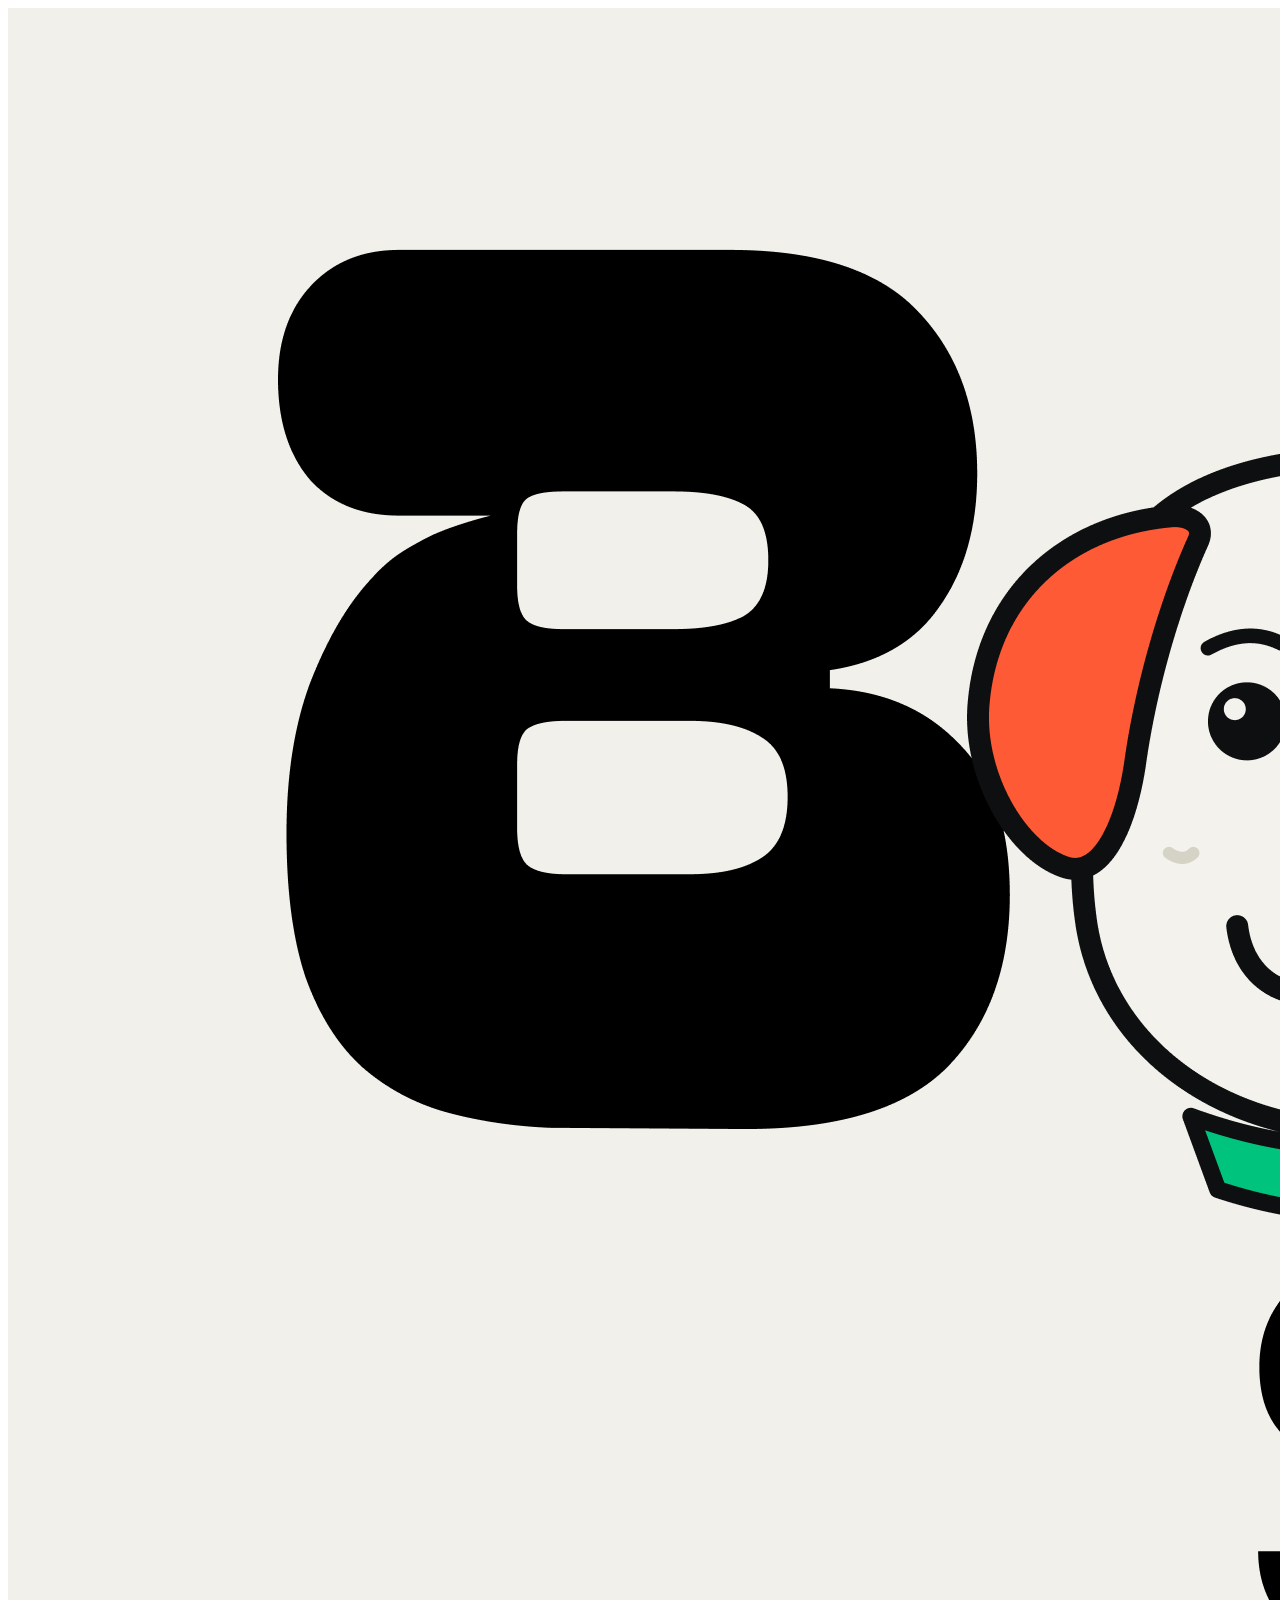
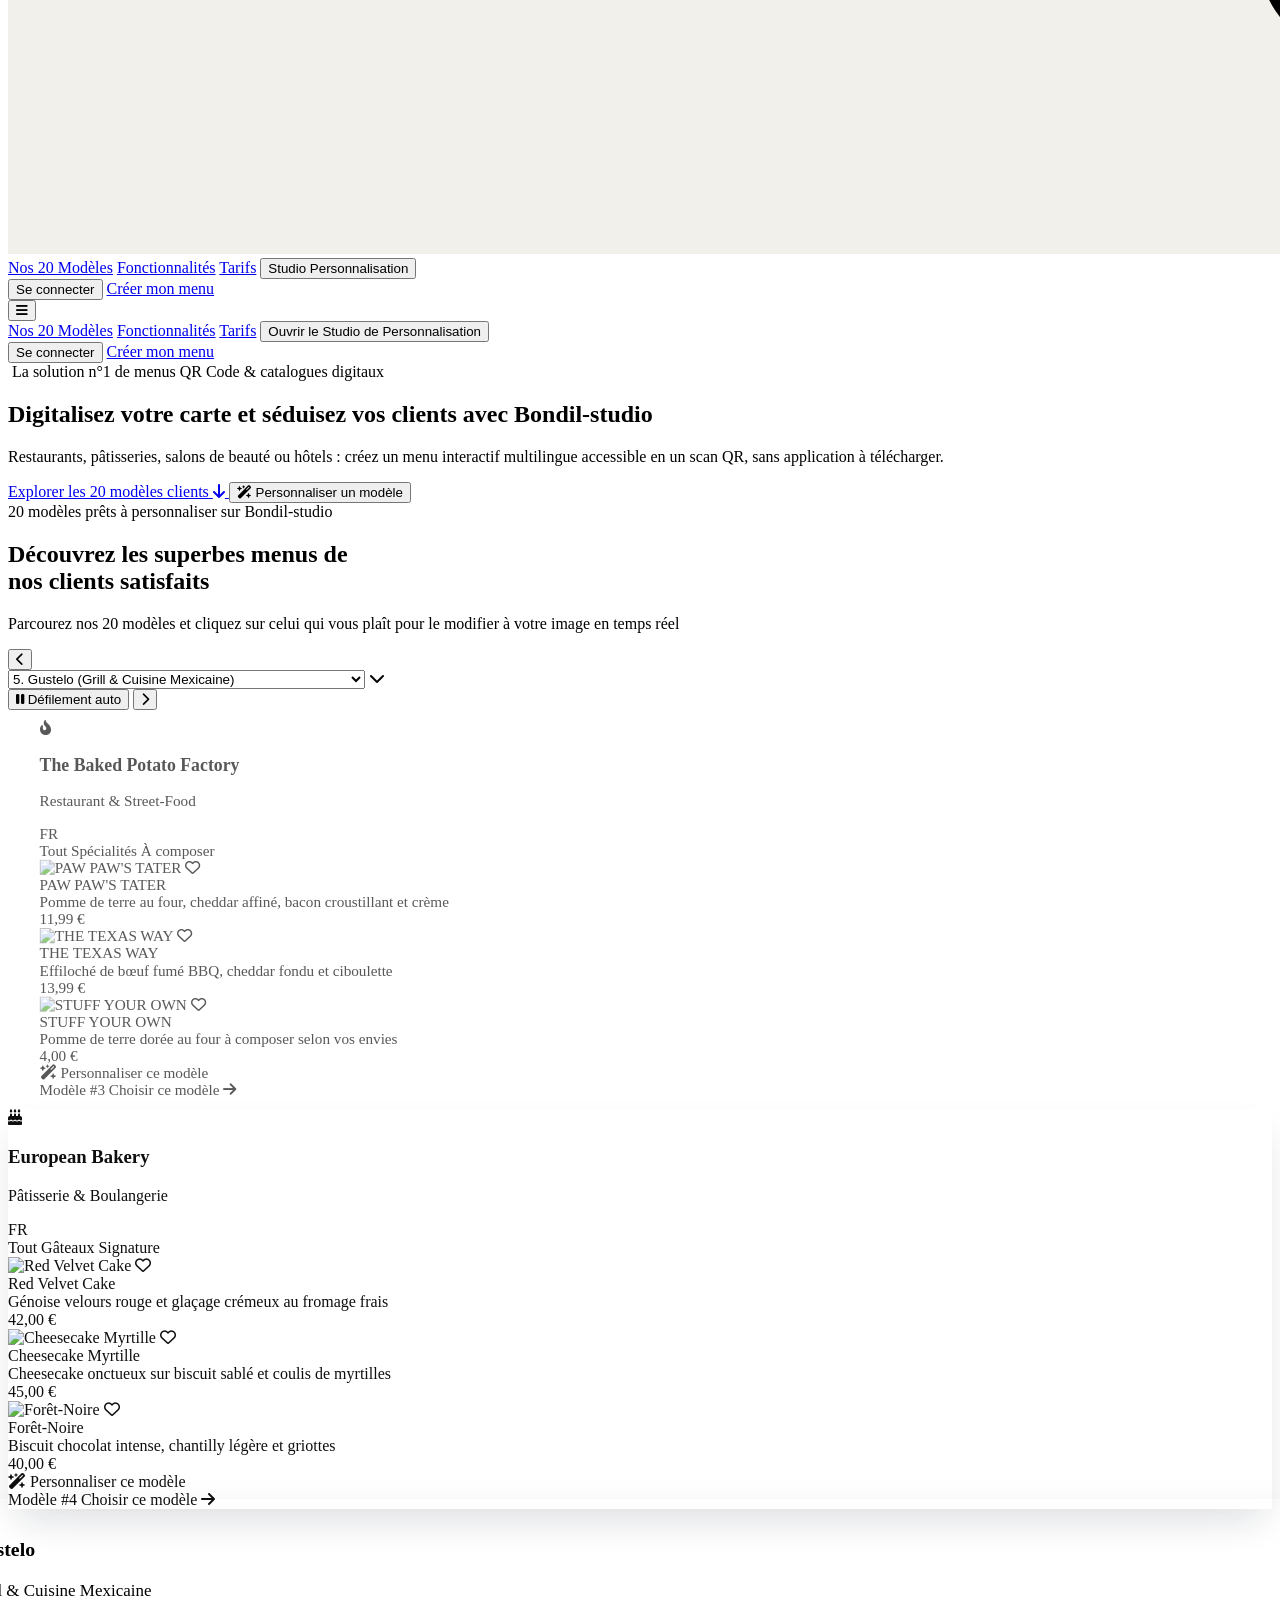
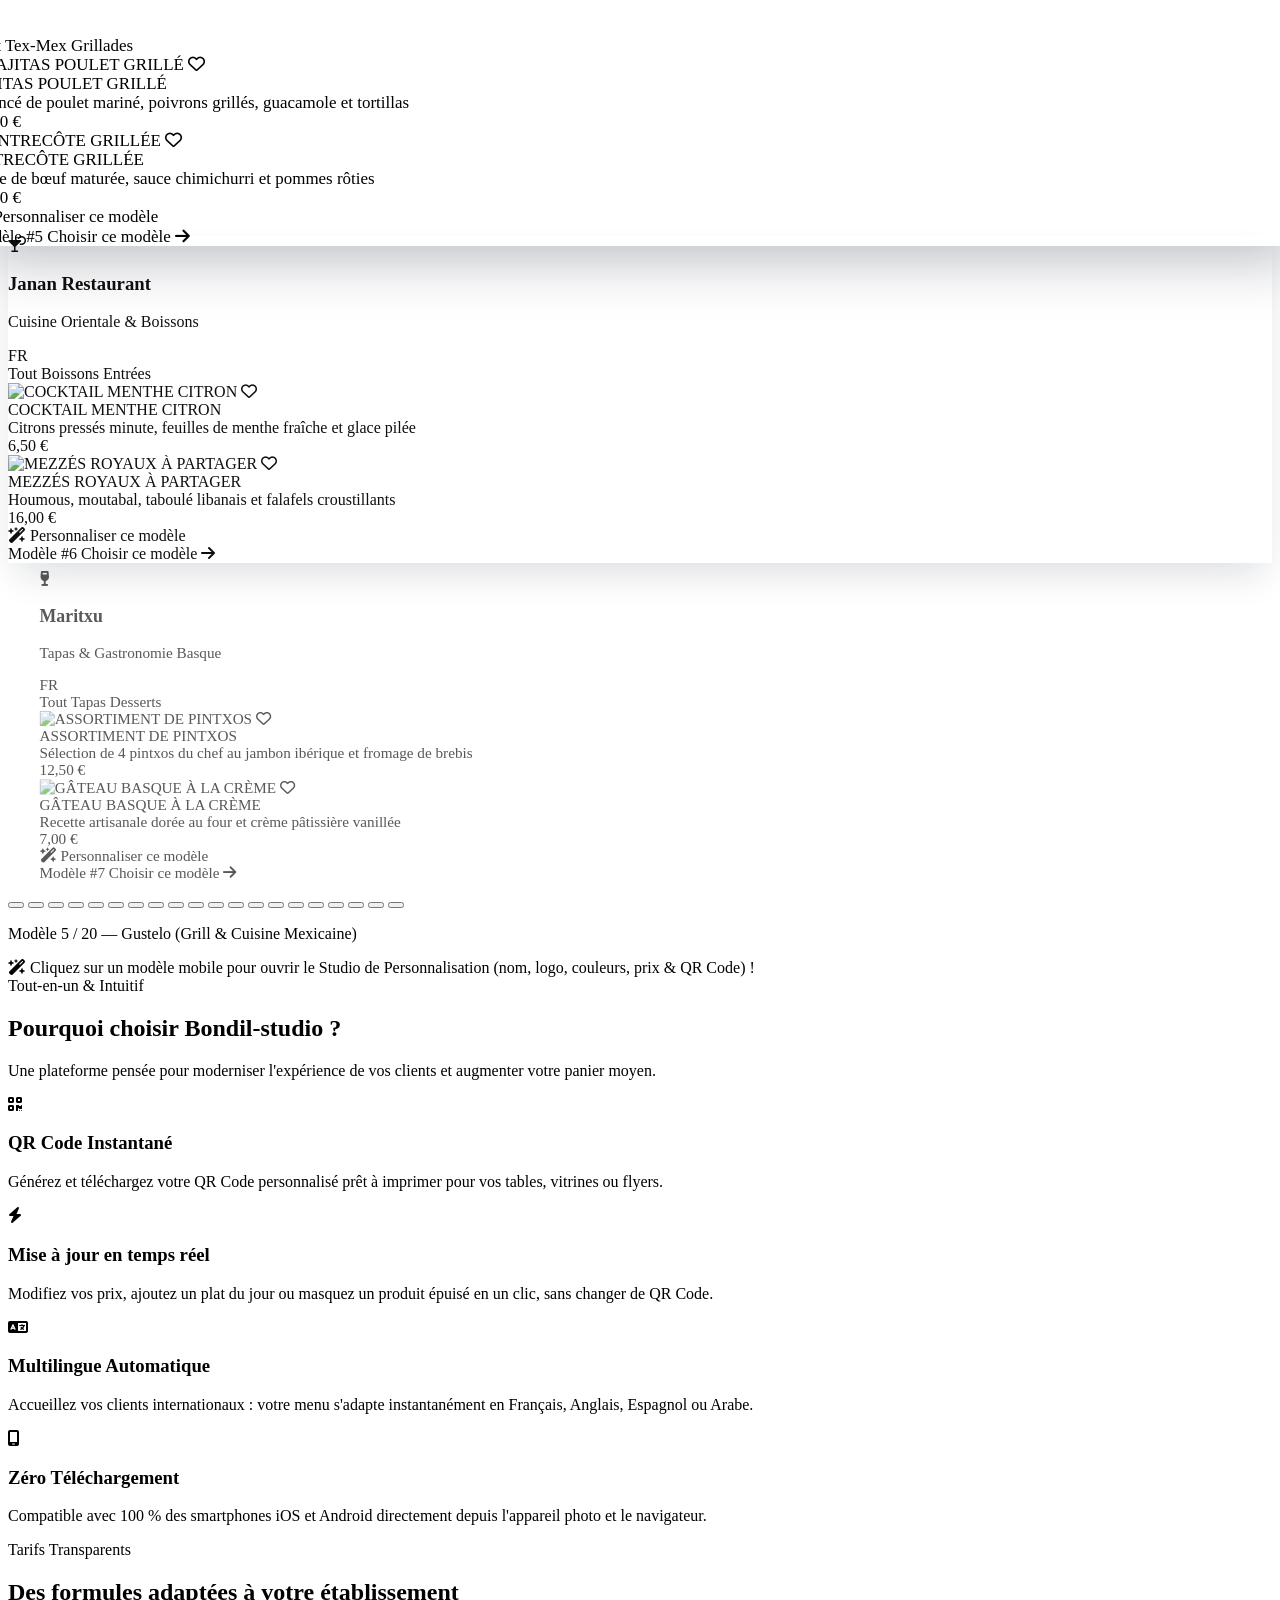
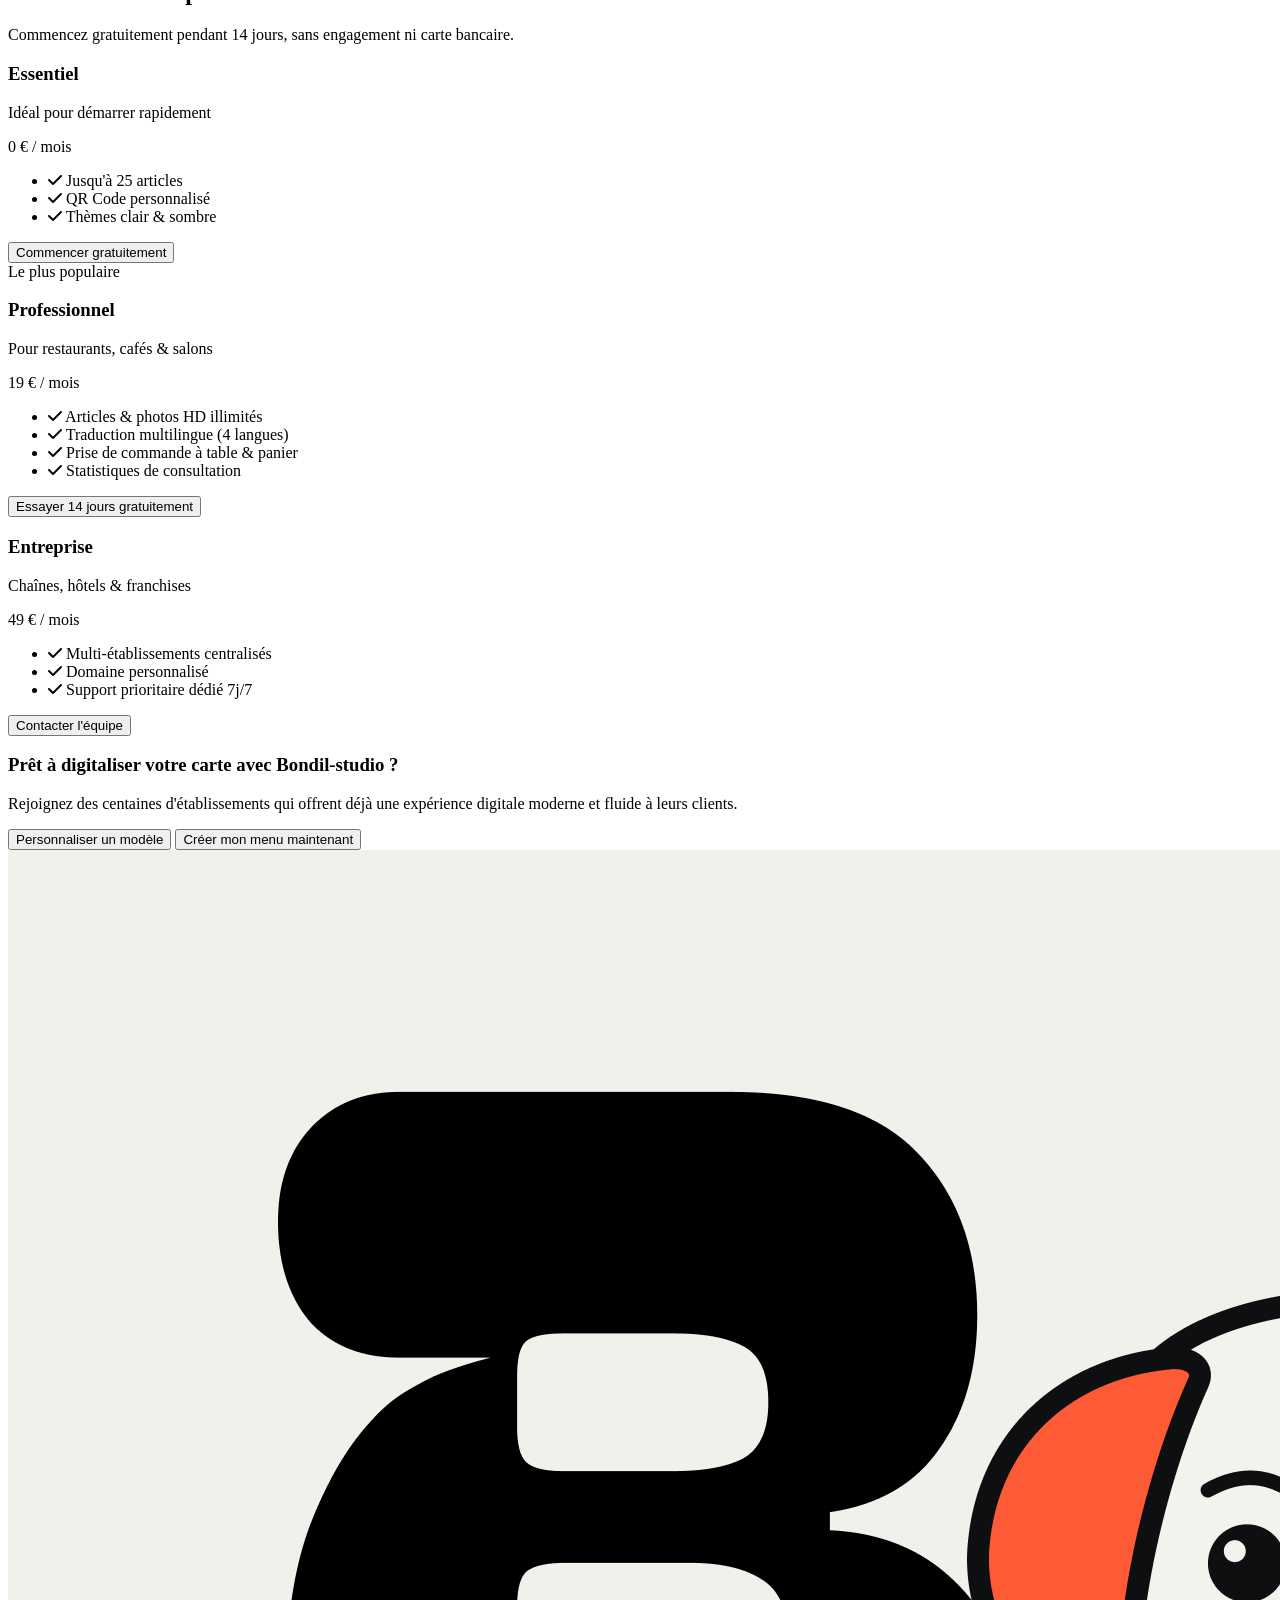
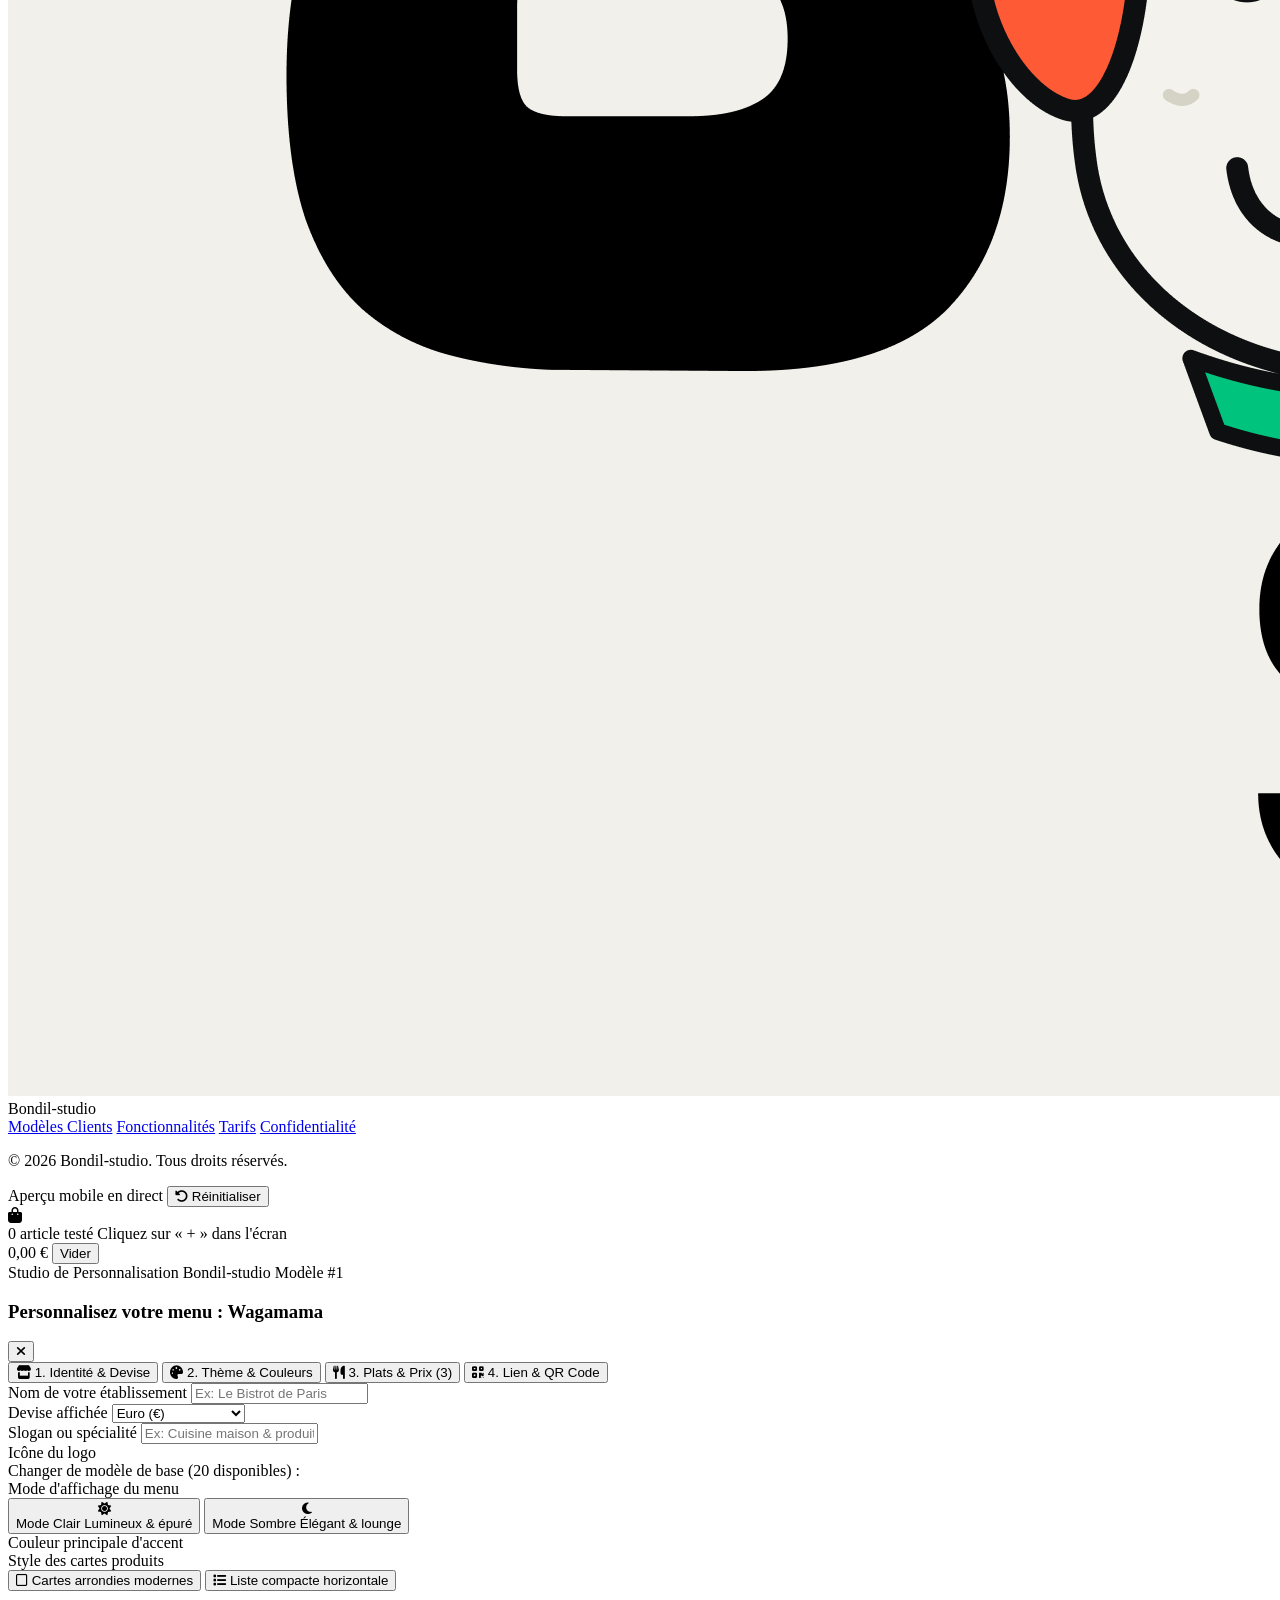
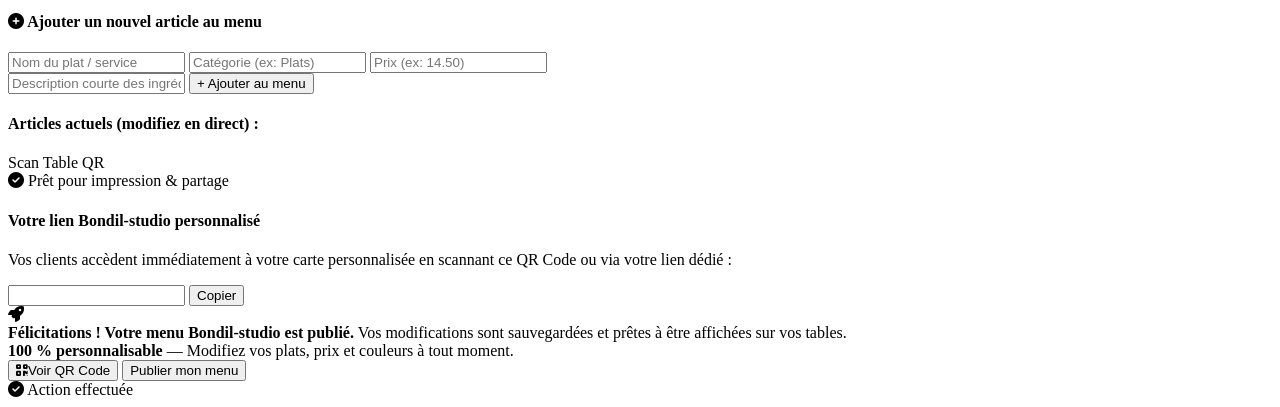
==== commit 61941b4c: "Refactor code structure for improved readability and maintainability" ====
--- a/Bondil-studio.html
+++ b/Bondil-studio.html
@@ -86,13 +86,7 @@
             <div class="flex justify-between items-center h-20">
                 <!-- Logo Bondil-studio -->
                 <a href="#" class="flex items-center gap-3 group">
-                    <div class="w-10 h-10 rounded-xl bg-gradient-to-br from-indigo-600 to-violet-600 flex items-center justify-center text-white shadow-md shadow-indigo-200 group-hover:scale-105 transition-transform">
-                        <i class="fa-solid fa-qrcode text-lg"></i>
-                    </div>
-                    <div class="flex flex-col">
-                        <span class="text-xl font-extrabold tracking-tight text-slate-900">Bondil<span class="text-indigo-600">-studio</span></span>
-                        <span class="text-[10px] font-medium uppercase tracking-widest text-slate-400 -mt-1">Menus & Catalogues QR</span>
-                    </div>
+                    <img src="assets/images/logo-light.png" alt="Bondi studio logo" class="h-10 w-auto group-hover:scale-105 transition-transform">
                 </a>
 
                 <!-- Desktop Nav Links -->
@@ -397,9 +391,7 @@
         <div class="max-w-7xl mx-auto px-4 sm:px-6 lg:px-8">
             <div class="flex flex-col md:flex-row justify-between items-center gap-6">
                 <div class="flex items-center gap-3">
-                    <div class="w-9 h-9 rounded-xl bg-indigo-600 flex items-center justify-center text-white">
-                        <i class="fa-solid fa-qrcode"></i>
-                    </div>
+                    <img src="assets/images/logo-light.png" alt="Bondi studio logo" class="h-9 w-auto">
                     <span class="text-lg font-extrabold text-slate-900">Bondil<span class="text-indigo-600">-studio</span></span>
                 </div>
                 <div class="flex flex-wrap justify-center gap-6 text-sm">
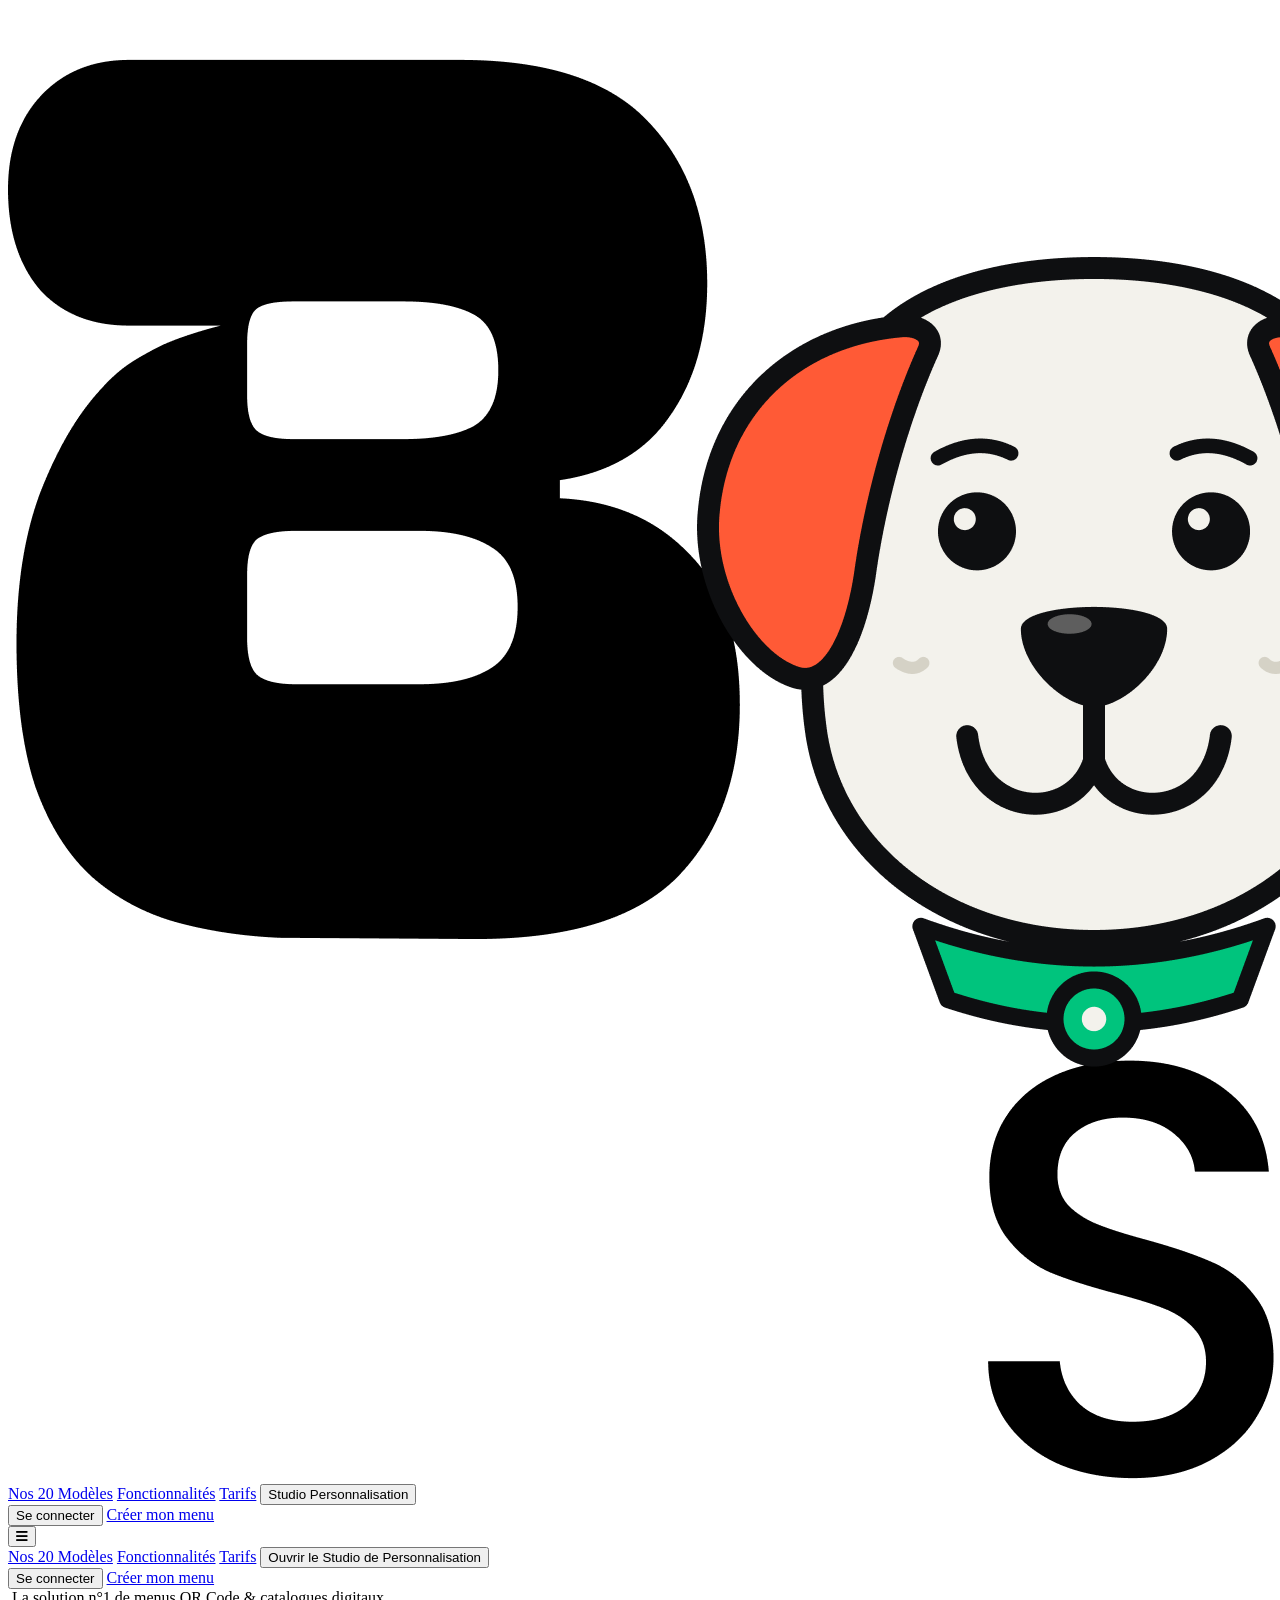
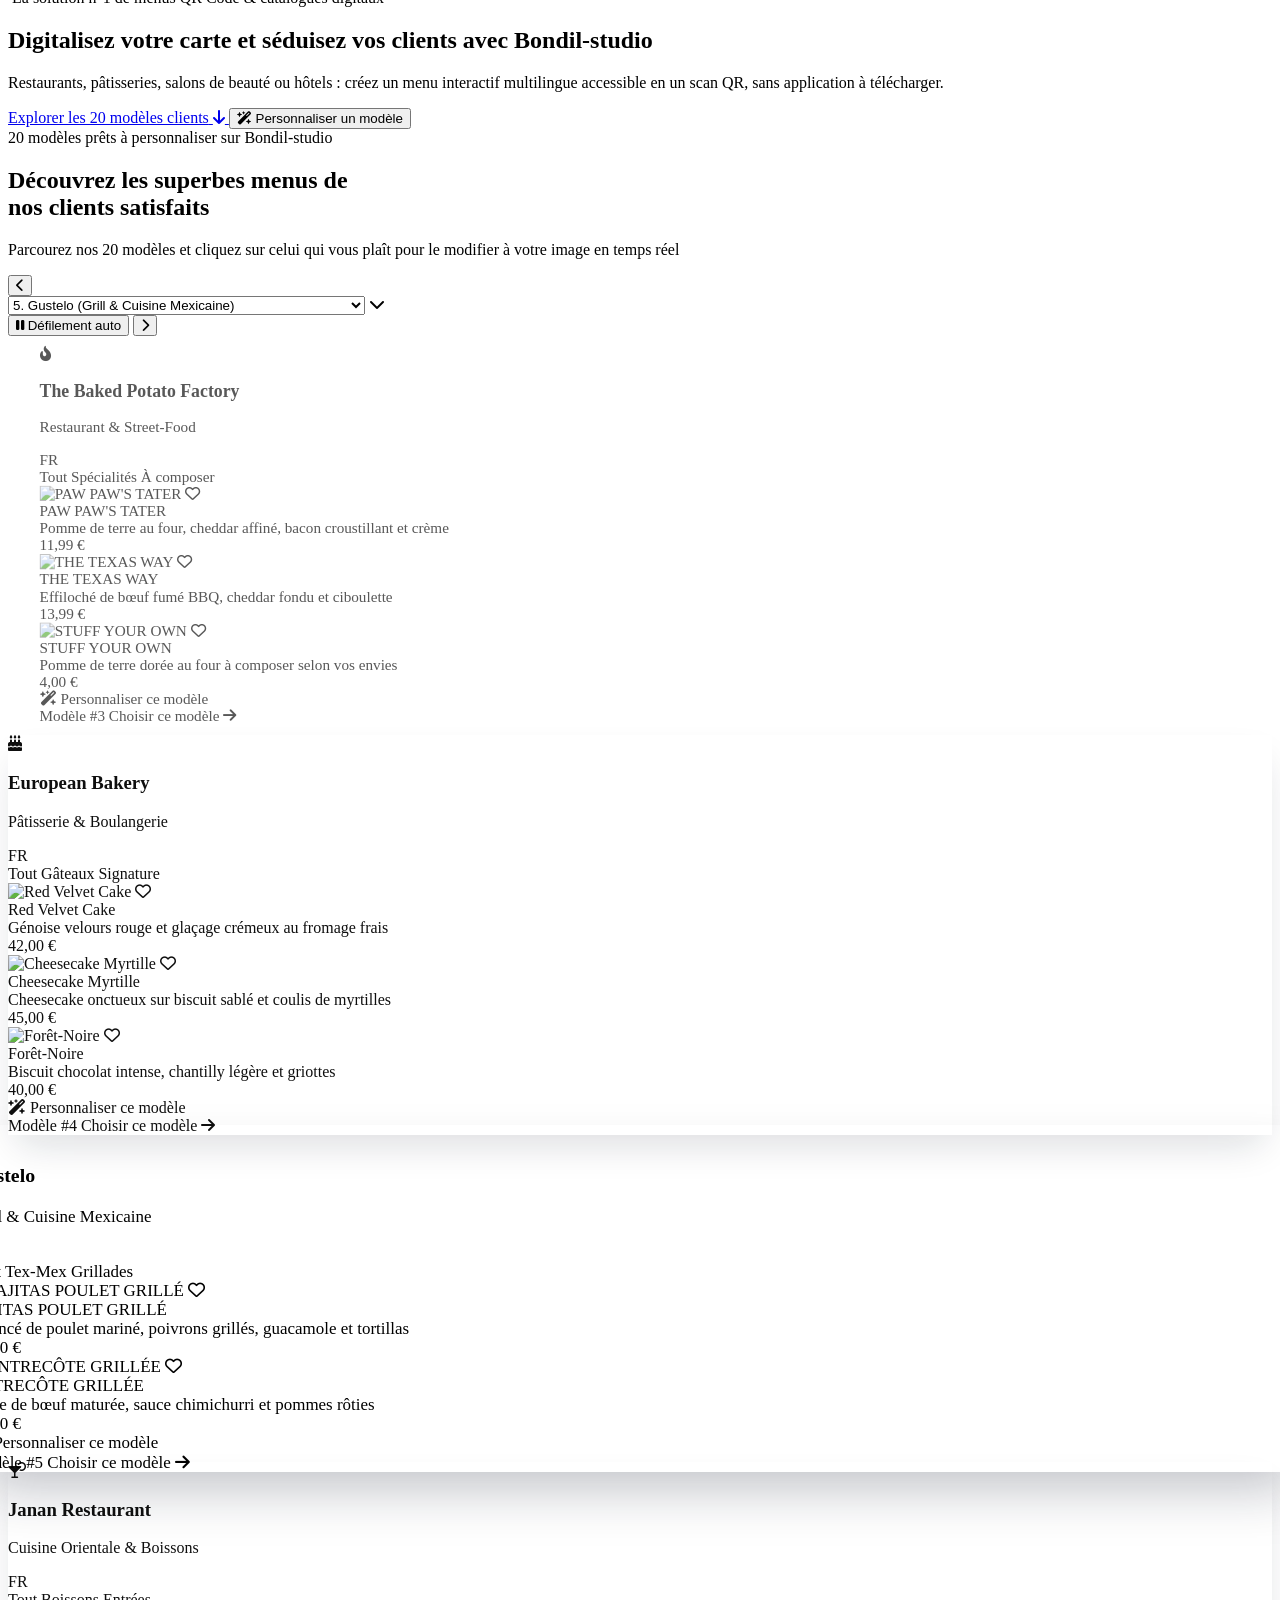
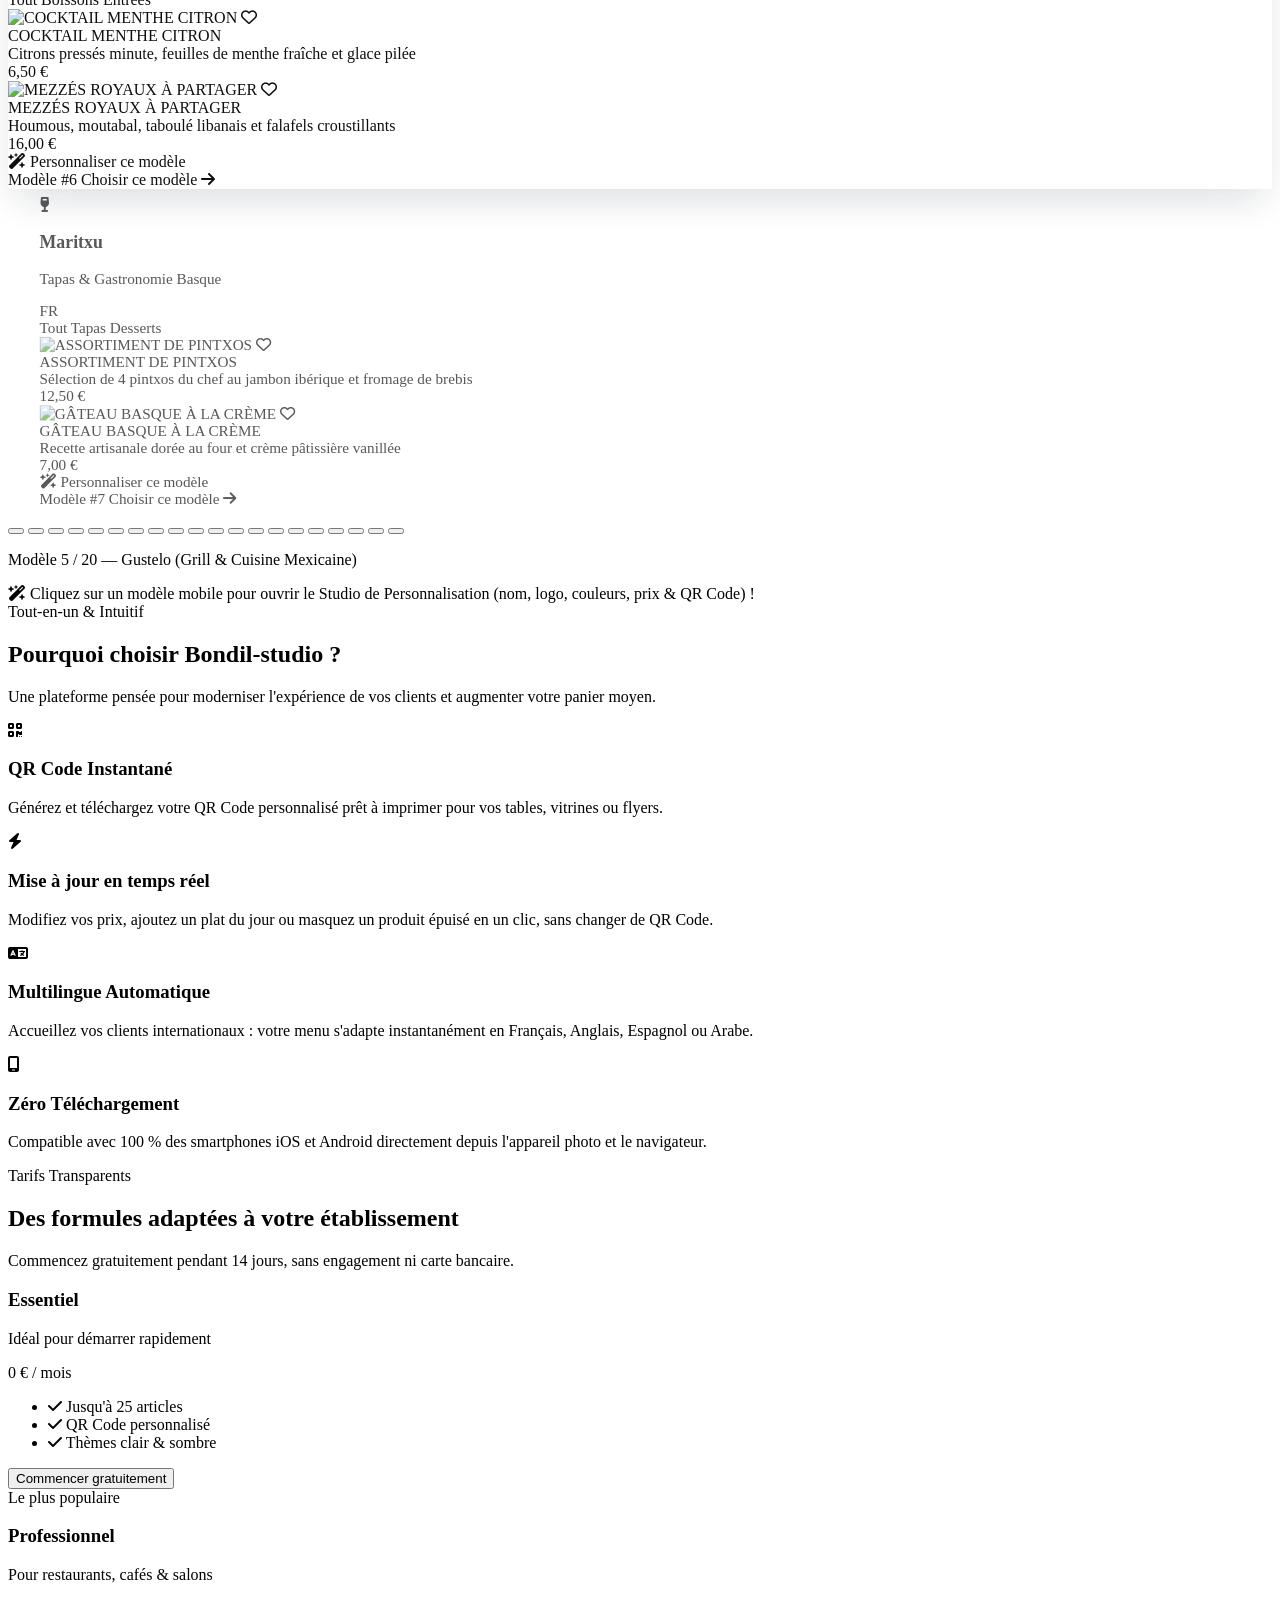
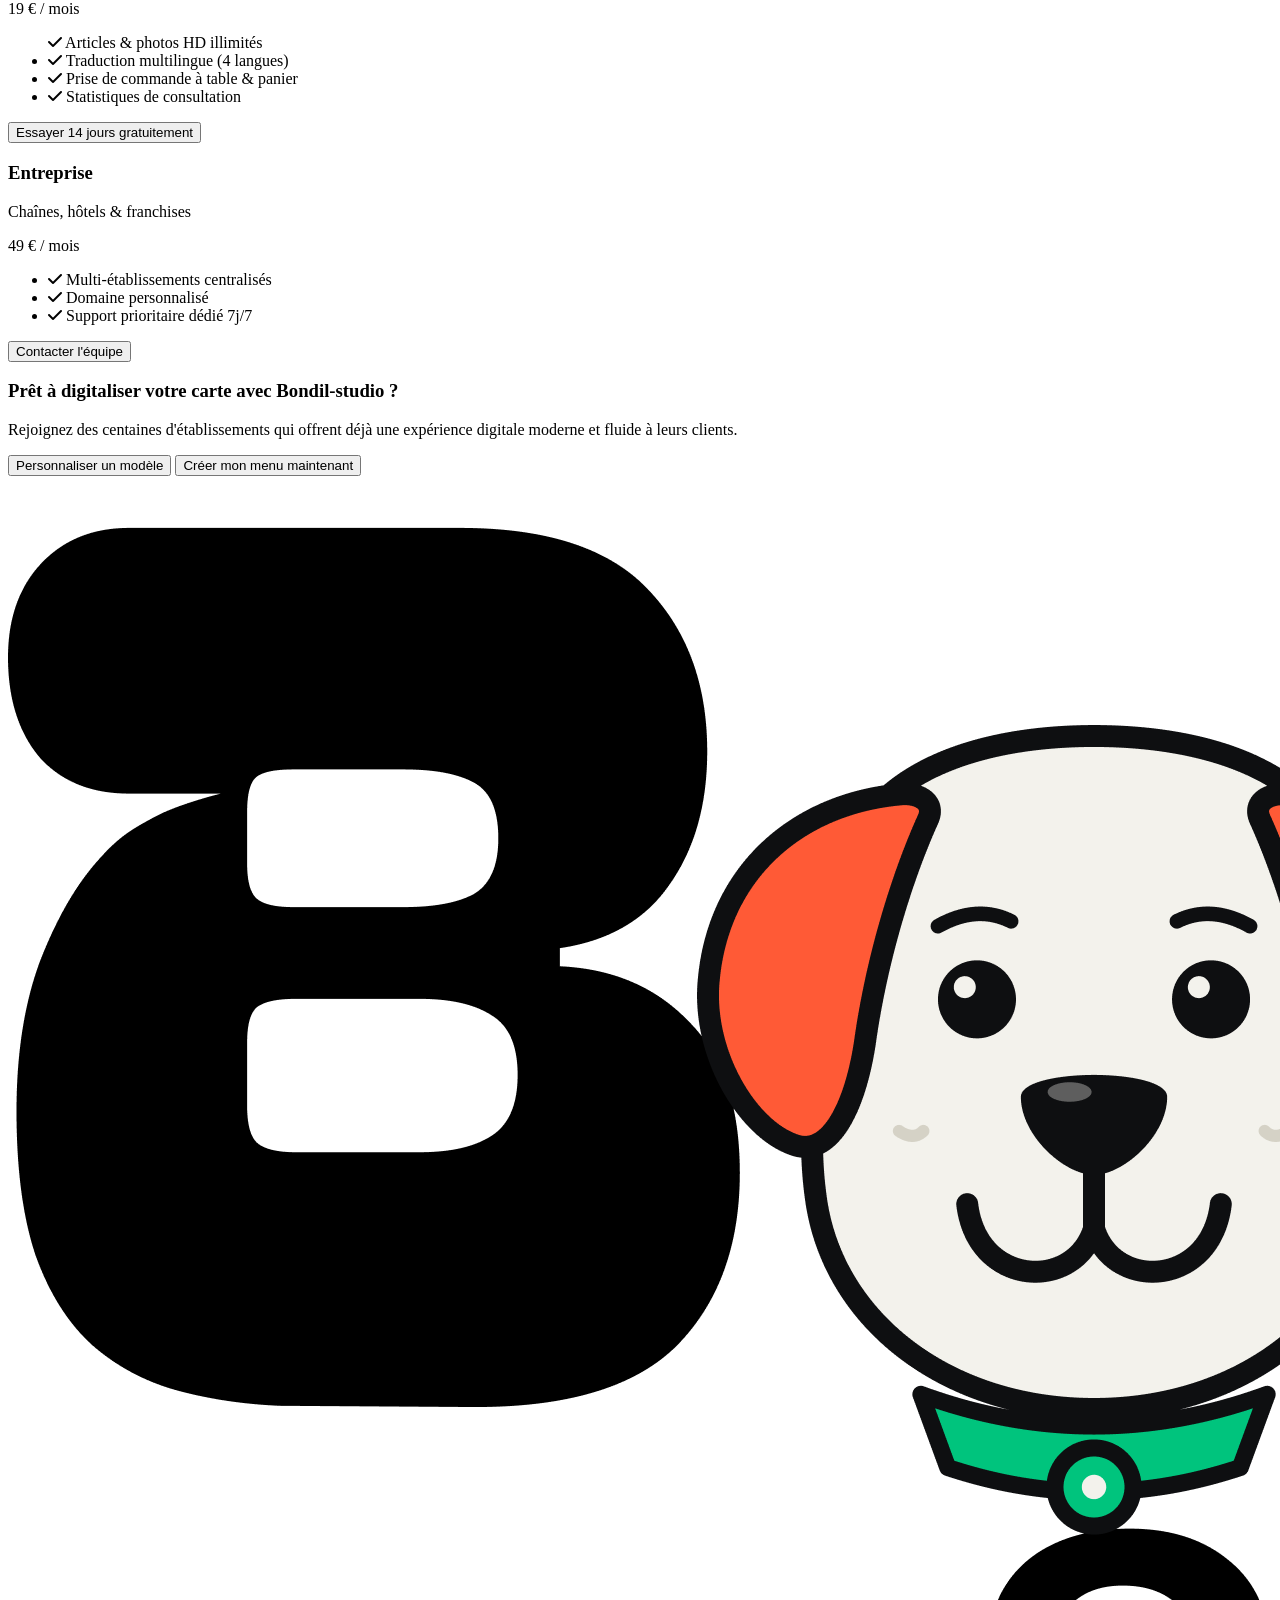
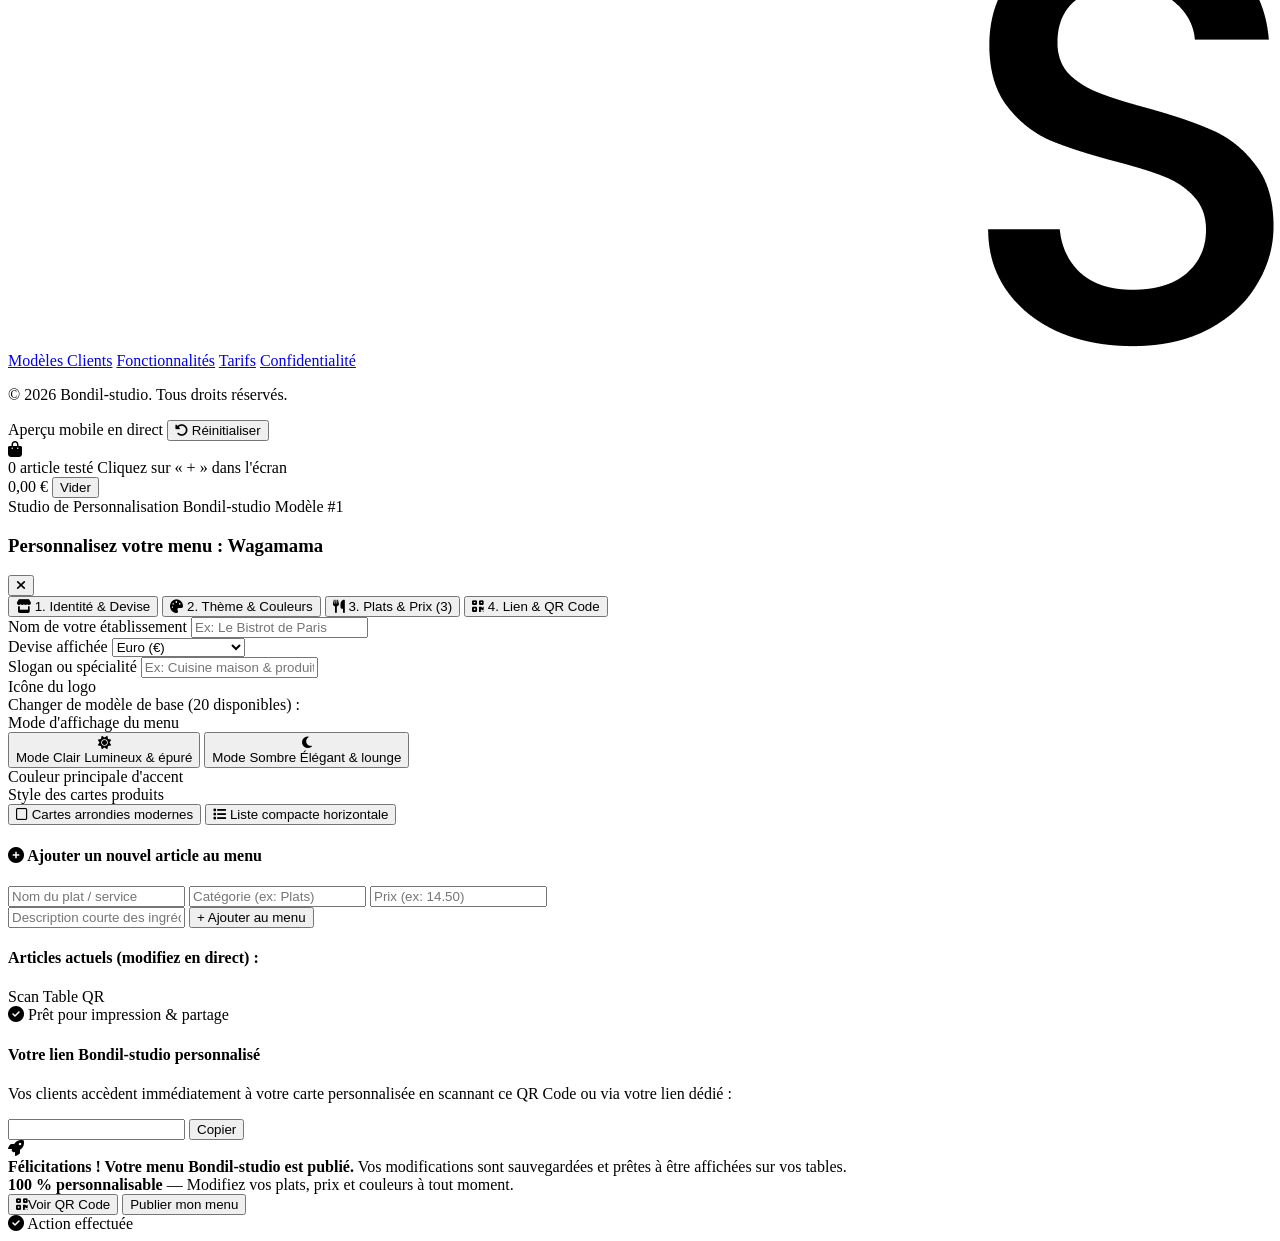
==== commit 76b7cf98: "chnage the color style" ====
--- a/Bondil-studio.html
+++ b/Bondil-studio.html
@@ -18,12 +18,18 @@
                     },
                     colors: {
                         brand: {
-                            50: '#eef2ff',
-                            100: '#e0e7ff',
-                            500: '#4f46e5',
-                            600: '#4338ca',
-                            700: '#3730a3',
-                            900: '#1e1b4b',
+                            50: '#fff7ed',
+                            100: '#ffedd5',
+                            500: '#fb923c',
+                            600: '#ea580c',
+                            700: '#c2410c',
+                            900: '#7c2d12',
+                        },
+                        accent: {
+                            50: '#f0fdfa',
+                            100: '#ccfbf1',
+                            500: '#14b8a6',
+                            600: '#0d9488',
                         },
                         slateDark: '#2B2F38',
                     }
@@ -78,23 +84,23 @@
         }
     </style>
 </head>
-<body class="bg-white text-[#2B2F38] font-sans antialiased selection:bg-indigo-100 selection:text-indigo-800">
+<body class="bg-[#F1F0EA] text-[#2B2F38] font-sans antialiased selection:bg-slate-100 selection:text-slate-800">
 
     <!-- ==================== NAVIGATION ==================== -->
-    <header class="sticky top-0 z-40 bg-white/90 backdrop-blur-md border-b border-slate-100">
+    <header class="sticky top-0 z-40 bg-[#F1F0EA] backdrop-blur-md border-b border-slate-100">
         <div class="max-w-7xl mx-auto px-4 sm:px-6 lg:px-8">
             <div class="flex justify-between items-center h-20">
                 <!-- Logo Bondil-studio -->
                 <a href="#" class="flex items-center gap-3 group">
-                    <img src="assets/images/logo-light.png" alt="Bondi studio logo" class="h-10 w-auto group-hover:scale-105 transition-transform">
+                    <img src="assets/images/logo-light.png" alt="Bondi studio logo" class="h-12 w-auto group-hover:scale-105 transition-transform">
                 </a>
 
                 <!-- Desktop Nav Links -->
                 <nav class="hidden md:flex items-center space-x-8 text-sm font-medium text-slate-600">
-                    <a href="#clients-showcase" class="hover:text-indigo-600 transition-colors">Nos 20 Modèles</a>
-                    <a href="#fonctionnalites" class="hover:text-indigo-600 transition-colors">Fonctionnalités</a>
-                    <a href="#tarifs" class="hover:text-indigo-600 transition-colors">Tarifs</a>
-                    <button onclick="openCustomizerStudio(2)" class="hover:text-indigo-600 transition-colors flex items-center gap-1.5">
+                    <a href="#clients-showcase" class="hover:text-slate-600 transition-colors">Nos 20 Modèles</a>
+                    <a href="#fonctionnalites" class="hover:text-slate-600 transition-colors">Fonctionnalités</a>
+                    <a href="#tarifs" class="hover:text-slate-600 transition-colors">Tarifs</a>
+                    <button onclick="openCustomizerStudio(2)" class="hover:text-slate-600 transition-colors flex items-center gap-1.5">
                         <span class="w-2 h-2 rounded-full bg-emerald-500 animate-ping"></span>
                         Studio Personnalisation
                     </button>
@@ -102,10 +108,10 @@
 
                 <!-- CTA Buttons -->
                 <div class="hidden sm:flex items-center gap-3">
-                    <button onclick="showToast('Espace client : utilisez un compte démo ou créez votre carte gratuitement.')" class="px-4 py-2.5 text-sm font-semibold text-slate-700 hover:text-indigo-600 rounded-xl transition-colors">
+                    <button onclick="showToast('Espace client : utilisez un compte démo ou créez votre carte gratuitement.')" class="px-4 py-2.5 text-sm font-semibold text-slate-700 hover:text-slate-600 rounded-xl transition-colors">
                         Se connecter
                     </button>
-                    <a href="#tarifs" class="px-5 py-2.5 text-sm font-semibold text-white bg-indigo-600 hover:bg-indigo-700 rounded-xl shadow-sm shadow-indigo-200 transition-all hover:shadow-md">
+                    <a href="#tarifs" class="px-5 py-2.5 text-sm font-semibold text-white bg-orange-600 hover:bg-orange-700 rounded-xl shadow-sm shadow-slate-200 transition-all hover:shadow-md">
                         Créer mon menu
                     </a>
                 </div>
@@ -122,10 +128,10 @@
             <a href="#clients-showcase" class="block py-2 text-base font-medium text-slate-700">Nos 20 Modèles</a>
             <a href="#fonctionnalites" class="block py-2 text-base font-medium text-slate-700">Fonctionnalités</a>
             <a href="#tarifs" class="block py-2 text-base font-medium text-slate-700">Tarifs</a>
-            <button onclick="openCustomizerStudio(2)" class="block w-full text-left py-2 text-base font-semibold text-indigo-600">Ouvrir le Studio de Personnalisation</button>
+            <button onclick="openCustomizerStudio(2)" class="block w-full text-left py-2 text-base font-semibold text-slate-600">Ouvrir le Studio de Personnalisation</button>
             <div class="pt-3 flex flex-col gap-2">
                 <button onclick="showToast('Connexion au tableau de bord Bondil-studio')" class="w-full py-2.5 text-center font-semibold text-slate-700 border border-slate-200 rounded-xl">Se connecter</button>
-                <a href="#tarifs" class="w-full py-2.5 text-center font-semibold text-white bg-indigo-600 rounded-xl">Créer mon menu</a>
+                <a href="#tarifs" class="w-full py-2.5 text-center font-semibold text-white bg-orange-600 rounded-xl">Créer mon menu</a>
             </div>
         </div>
     </header>
@@ -133,13 +139,13 @@
     <!-- ==================== HERO SECTION ==================== -->
     <section class="relative overflow-hidden bg-gradient-to-b from-slate-50/90 via-white to-white pt-12 pb-10 sm:pt-16 sm:pb-14">
         <div class="max-w-7xl mx-auto px-4 sm:px-6 lg:px-8 text-center">
-            <div class="inline-flex items-center gap-2 px-3.5 py-1.5 rounded-full bg-indigo-50 border border-indigo-100 text-indigo-700 text-xs sm:text-sm font-semibold mb-6">
+            <div class="inline-flex items-center gap-2 px-3.5 py-1.5 rounded-full bg-slate-100 border border-slate-200 text-slate-700 text-xs sm:text-sm font-semibold mb-6">
                 <i class="fa-solid fa-sparkles"></i>
                 <span>La solution n°1 de menus QR Code & catalogues digitaux</span>
             </div>
             
             <h1 class="text-3xl sm:text-5xl lg:text-6xl font-extrabold text-[#2B2F38] tracking-tight max-w-4xl mx-auto leading-[1.15]">
-                Digitalisez votre carte et séduisez vos clients avec <span class="text-transparent bg-clip-text bg-gradient-to-r from-indigo-600 to-violet-600">Bondil-studio</span>
+                Digitalisez votre carte et séduisez vos clients avec <span class="text-transparent bg-clip-text bg-gradient-to-r from-orange-600 to-orange-700">Bondil-studio</span>
             </h1>
             
             <p class="mt-5 text-base sm:text-lg text-slate-500 max-w-2xl mx-auto leading-relaxed">
@@ -147,12 +153,12 @@
             </p>
 
             <div class="mt-8 flex flex-col sm:flex-row items-center justify-center gap-4">
-                <a href="#clients-showcase" class="w-full sm:w-auto px-7 py-3.5 rounded-xl bg-indigo-600 hover:bg-indigo-700 text-white font-semibold text-sm sm:text-base shadow-lg shadow-indigo-200 transition-all flex items-center justify-center gap-2">
+                <a href="#clients-showcase" class="w-full sm:w-auto px-7 py-3.5 rounded-xl bg-orange-600 hover:bg-orange-700 text-white font-semibold text-sm sm:text-base shadow-lg shadow-slate-200 transition-all flex items-center justify-center gap-2">
                     <span>Explorer les 20 modèles clients</span>
                     <i class="fa-solid fa-arrow-down text-xs"></i>
                 </a>
                 <button onclick="openCustomizerStudio(3)" class="w-full sm:w-auto px-7 py-3.5 rounded-xl bg-white hover:bg-slate-50 text-slate-700 border border-slate-200 font-semibold text-sm sm:text-base transition-all flex items-center justify-center gap-2">
-                    <i class="fa-solid fa-wand-magic-sparkles text-indigo-600"></i>
+                    <i class="fa-solid fa-wand-magic-sparkles text-slate-600"></i>
                     <span>Personnaliser un modèle</span>
                 </button>
             </div>
@@ -164,7 +170,7 @@
         <!-- Section Header in French -->
         <div class="max-w-4xl mx-auto px-4 sm:px-6 text-center mb-10 sm:mb-14">
             <div class="inline-flex items-center gap-2 px-3 py-1 rounded-full bg-slate-100 text-slate-700 text-xs font-semibold mb-4">
-                <span class="w-2 h-2 rounded-full bg-indigo-600"></span>
+                <span class="w-2 h-2 rounded-full bg-emerald-600"></span>
                 <span>20 modèles prêts à personnaliser sur Bondil-studio</span>
             </div>
             <h2 class="text-3xl sm:text-4xl lg:text-[42px] font-bold text-[#2B2F38] tracking-tight leading-tight">
@@ -176,25 +182,25 @@
 
             <!-- Quick Client Selector & Navigation Bar -->
             <div class="mt-6 flex flex-wrap items-center justify-center gap-3">
-                <button onclick="shiftCarousel(-1)" aria-label="Menu précédent" class="w-10 h-10 rounded-full bg-white border border-slate-200 text-slate-600 hover:border-indigo-600 hover:text-indigo-600 flex items-center justify-center shadow-sm transition-all">
+                <button onclick="shiftCarousel(-1)" aria-label="Menu précédent" class="w-10 h-10 rounded-full bg-white border border-slate-200 text-slate-600 hover:border-slate-400 hover:text-slate-600 flex items-center justify-center shadow-sm transition-all">
                     <i class="fa-solid fa-chevron-left text-sm"></i>
                 </button>
 
                 <div class="relative">
                     <select id="client-quick-select" onchange="setFeaturedClient(parseInt(this.value))" aria-label="Sélectionner un client"
-                        class="appearance-none bg-slate-50 border border-slate-200 text-slate-800 text-xs sm:text-sm font-semibold rounded-full pl-4 pr-10 py-2.5 focus:outline-none focus:ring-2 focus:ring-indigo-500 cursor-pointer">
+                        class="appearance-none bg-slate-50 border border-slate-200 text-slate-800 text-xs sm:text-sm font-semibold rounded-full pl-4 pr-10 py-2.5 focus:outline-none focus:ring-2 focus:ring-slate-500 cursor-pointer">
                         <!-- Populated via JS with all 20 clients -->
                     </select>
                     <i class="fa-solid fa-chevron-down text-[10px] text-slate-500 absolute right-3.5 top-1/2 -translate-y-1/2 pointer-events-none"></i>
                 </div>
 
                 <button id="autoplay-toggle" onclick="toggleAutoplay()" aria-label="Lecture automatique"
-                    class="px-3.5 py-2 rounded-full text-xs font-semibold border border-slate-200 bg-white text-slate-600 hover:border-indigo-600 hover:text-indigo-600 flex items-center gap-1.5 shadow-sm transition-all">
-                    <i id="autoplay-icon" class="fa-solid fa-pause text-[10px] text-indigo-600"></i>
+                    class="px-3.5 py-2 rounded-full text-xs font-semibold border border-slate-200 bg-white text-slate-600 hover:border-slate-400 hover:text-slate-600 flex items-center gap-1.5 shadow-sm transition-all">
+                    <i id="autoplay-icon" class="fa-solid fa-pause text-[10px] text-slate-600"></i>
                     <span id="autoplay-label">Défilement auto</span>
                 </button>
 
-                <button onclick="shiftCarousel(1)" aria-label="Menu suivant" class="w-10 h-10 rounded-full bg-white border border-slate-200 text-slate-600 hover:border-indigo-600 hover:text-indigo-600 flex items-center justify-center shadow-sm transition-all">
+                <button onclick="shiftCarousel(1)" aria-label="Menu suivant" class="w-10 h-10 rounded-full bg-white border border-slate-200 text-slate-600 hover:border-slate-400 hover:text-slate-600 flex items-center justify-center shadow-sm transition-all">
                     <i class="fa-solid fa-chevron-right text-sm"></i>
                 </button>
             </div>
@@ -219,14 +225,14 @@
                 <!-- 20 bullets generated by JS -->
             </div>
             <p id="active-slide-indicator" class="mt-3 text-xs font-medium text-slate-500">
-                Menu <span class="font-bold text-slate-800">5 / 20</span> — <span class="text-indigo-600 font-semibold">Gustelo</span>
+                Menu <span class="font-bold text-slate-800">5 / 20</span> — <span class="text-slate-800 font-semibold">Gustelo</span>
             </p>
         </div>
 
         <!-- Helper Caption -->
         <div class="mt-5 text-center px-4">
             <span class="inline-flex items-center gap-2 text-xs sm:text-sm text-slate-500 bg-slate-50 px-4 py-2 rounded-full border border-slate-200/80">
-                <i class="fa-solid fa-wand-magic-sparkles text-indigo-600"></i>
+                <i class="fa-solid fa-wand-magic-sparkles text-slate-600"></i>
                 Cliquez sur un modèle mobile pour ouvrir le Studio de Personnalisation (nom, logo, couleurs, prix & QR Code) !
             </span>
         </div>
@@ -236,7 +242,7 @@
     <section id="fonctionnalites" class="py-16 sm:py-24 bg-slate-50 border-t border-slate-100">
         <div class="max-w-7xl mx-auto px-4 sm:px-6 lg:px-8">
             <div class="text-center max-w-3xl mx-auto mb-14">
-                <span class="text-xs font-bold uppercase tracking-wider text-indigo-600">Tout-en-un & Intuitif</span>
+                <span class="text-xs font-bold uppercase tracking-wider text-slate-600">Tout-en-un & Intuitif</span>
                 <h2 class="mt-2 text-3xl sm:text-4xl font-bold text-[#2B2F38]">Pourquoi choisir Bondil-studio ?</h2>
                 <p class="mt-3 text-slate-500 text-base sm:text-lg">
                     Une plateforme pensée pour moderniser l'expérience de vos clients et augmenter votre panier moyen.
@@ -246,7 +252,7 @@
             <div class="grid grid-cols-1 md:grid-cols-2 lg:grid-cols-4 gap-6 sm:gap-8">
                 <!-- Feature 1 -->
                 <div class="bg-white p-7 rounded-2xl border border-slate-100 shadow-sm hover:shadow-md transition-shadow">
-                    <div class="w-12 h-12 rounded-xl bg-indigo-50 text-indigo-600 flex items-center justify-center text-xl mb-5">
+                    <div class="w-12 h-12 rounded-xl bg-slate-100 text-slate-600 flex items-center justify-center text-xl mb-5">
                         <i class="fa-solid fa-qrcode"></i>
                     </div>
                     <h3 class="text-lg font-bold text-slate-900 mb-2">QR Code Instantané</h3>
@@ -295,7 +301,7 @@
     <section id="tarifs" class="py-16 sm:py-24 bg-white">
         <div class="max-w-7xl mx-auto px-4 sm:px-6 lg:px-8">
             <div class="text-center max-w-3xl mx-auto mb-14">
-                <span class="text-xs font-bold uppercase tracking-wider text-indigo-600">Tarifs Transparents</span>
+                <span class="text-xs font-bold uppercase tracking-wider text-slate-600">Tarifs Transparents</span>
                 <h2 class="mt-2 text-3xl sm:text-4xl font-bold text-[#2B2F38]">Des formules adaptées à votre établissement</h2>
                 <p class="mt-3 text-slate-500">Commencez gratuitement pendant 14 jours, sans engagement ni carte bancaire.</p>
             </div>
@@ -316,14 +322,14 @@
                             <li class="flex items-center gap-2.5"><i class="fa-solid fa-check text-emerald-500"></i> Thèmes clair & sombre</li>
                         </ul>
                     </div>
-                    <button onclick="showToast('Création de votre compte Essentiel Bondil-studio !')" class="mt-8 w-full py-3 px-4 rounded-xl border border-slate-200 hover:border-indigo-600 hover:text-indigo-600 font-semibold text-sm transition-colors">
+                    <button onclick="showToast('Création de votre compte Essentiel Bondil-studio !')" class="mt-8 w-full py-3 px-4 rounded-xl border border-slate-200 hover:border-slate-400 hover:text-slate-600 font-semibold text-sm transition-colors">
                         Commencer gratuitement
                     </button>
                 </div>
 
                 <!-- Plan Pro (Popular) -->
-                <div class="rounded-2xl border-2 border-indigo-600 p-8 flex flex-col justify-between bg-white shadow-xl shadow-indigo-100 relative">
-                    <span class="absolute -top-3.5 left-1/2 -translate-x-1/2 bg-indigo-600 text-white text-xs font-bold uppercase tracking-wider px-3.5 py-1 rounded-full">
+                <div class="rounded-2xl border-2 border-orange-600 p-8 flex flex-col justify-between bg-white shadow-xl shadow-orange-100 relative">
+                    <span class="absolute -top-3.5 left-1/2 -translate-x-1/2 bg-orange-600 text-white text-xs font-bold uppercase tracking-wider px-3.5 py-1 rounded-full">
                         Le plus populaire
                     </span>
                     <div>
@@ -334,13 +340,13 @@
                             <span class="text-sm text-slate-500">/ mois</span>
                         </div>
                         <ul class="mt-6 space-y-3 text-sm text-slate-600">
-                            <li class="flex items-center gap-2.5"><i class="fa-solid fa-check text-indigo-600"></i> Articles & photos HD illimités</li>
-                            <li class="flex items-center gap-2.5"><i class="fa-solid fa-check text-indigo-600"></i> Traduction multilingue (4 langues)</li>
-                            <li class="flex items-center gap-2.5"><i class="fa-solid fa-check text-indigo-600"></i> Prise de commande à table & panier</li>
-                            <li class="flex items-center gap-2.5"><i class="fa-solid fa-check text-indigo-600"></i> Statistiques de consultation</li>
+                            <i class="fa-solid fa-check text-emerald-600"></i> Articles & photos HD illimités</li>
+                            <li class="flex items-center gap-2.5"><i class="fa-solid fa-check text-emerald-600"></i> Traduction multilingue (4 langues)</li>
+                            <li class="flex items-center gap-2.5"><i class="fa-solid fa-check text-emerald-600"></i> Prise de commande à table & panier</li>
+                            <li class="flex items-center gap-2.5"><i class="fa-solid fa-check text-emerald-600"></i> Statistiques de consultation</li>
                         </ul>
                     </div>
-                    <button onclick="showToast('Essai gratuit de 14 jours activé pour la formule Professionnel !')" class="mt-8 w-full py-3 px-4 rounded-xl bg-indigo-600 hover:bg-indigo-700 text-white font-semibold text-sm shadow-md shadow-indigo-200 transition-all">
+                    <button onclick="showToast('Essai gratuit de 14 jours activé pour la formule Professionnel !')" class="mt-8 w-full py-3 px-4 rounded-xl bg-orange-600 hover:bg-orange-700 text-white font-semibold text-sm shadow-md shadow-slate-200 transition-all">
                         Essayer 14 jours gratuitement
                     </button>
                 </div>
@@ -360,14 +366,14 @@
                             <li class="flex items-center gap-2.5"><i class="fa-solid fa-check text-emerald-500"></i> Support prioritaire dédié 7j/7</li>
                         </ul>
                     </div>
-                    <button onclick="showToast('Un conseiller Bondil-studio vous recontactera sous 24h.')" class="mt-8 w-full py-3 px-4 rounded-xl border border-slate-200 hover:border-indigo-600 hover:text-indigo-600 font-semibold text-sm transition-colors">
+                    <button onclick="showToast('Un conseiller Bondil-studio vous recontactera sous 24h.')" class="mt-8 w-full py-3 px-4 rounded-xl border border-slate-200 hover:border-slate-400 hover:text-slate-600 font-semibold text-sm transition-colors">
                         Contacter l'équipe
                     </button>
                 </div>
             </div>
 
             <!-- Bottom Banner -->
-            <div class="mt-16 rounded-3xl bg-gradient-to-r from-[#172136] to-indigo-950 p-8 sm:p-12 text-white flex flex-col lg:flex-row items-center justify-between gap-8 shadow-xl">
+            <div class="mt-16 rounded-3xl bg-gradient-to-r from-[#172136] to-slate-900 p-8 sm:p-12 text-white flex flex-col lg:flex-row items-center justify-between gap-8 shadow-xl">
                 <div class="text-center lg:text-left max-w-xl">
                     <h3 class="text-2xl sm:text-3xl font-bold">Prêt à digitaliser votre carte avec Bondil-studio ?</h3>
                     <p class="mt-2 text-slate-300 text-sm sm:text-base">
@@ -378,7 +384,7 @@
                     <button onclick="openCustomizerStudio(2)" class="px-6 py-3.5 rounded-xl bg-white text-slate-900 font-semibold text-sm hover:bg-slate-100 transition-colors text-center">
                         Personnaliser un modèle
                     </button>
-                    <button onclick="showToast('Bienvenue sur Bondil-studio !')" class="px-6 py-3.5 rounded-xl bg-indigo-500 hover:bg-indigo-400 text-white font-semibold text-sm transition-colors text-center">
+                    <button onclick="showToast('Bienvenue sur Bondil-studio !')" class="px-6 py-3.5 rounded-xl bg-orange-500 hover:bg-orange-400 text-white font-semibold text-sm transition-colors text-center">
                         Créer mon menu maintenant
                     </button>
                 </div>
@@ -387,18 +393,18 @@
     </section>
 
     <!-- ==================== FOOTER ==================== -->
-    <footer class="bg-slate-50 border-t border-slate-200/80 py-12 text-slate-600">
+    <footer class="bg-[#F1F0EA] border-t border-slate-200/80 py-12 text-slate-600">
         <div class="max-w-7xl mx-auto px-4 sm:px-6 lg:px-8">
             <div class="flex flex-col md:flex-row justify-between items-center gap-6">
                 <div class="flex items-center gap-3">
-                    <img src="assets/images/logo-light.png" alt="Bondi studio logo" class="h-9 w-auto">
-                    <span class="text-lg font-extrabold text-slate-900">Bondil<span class="text-indigo-600">-studio</span></span>
+                    <img src="assets/images/logo-light.png" alt="Bondi studio logo" class="h-11 w-auto">
+                    <!-- <span class="text-lg font-extrabold text-slate-900">Bondil<span class="text-slate-900">-studio</span></span> -->
                 </div>
                 <div class="flex flex-wrap justify-center gap-6 text-sm">
-                    <a href="#clients-showcase" class="hover:text-indigo-600">Modèles Clients</a>
-                    <a href="#fonctionnalites" class="hover:text-indigo-600">Fonctionnalités</a>
-                    <a href="#tarifs" class="hover:text-indigo-600">Tarifs</a>
-                    <a href="#" onclick="event.preventDefault(); showToast('Mentions légales & Confidentialité RGPD')" class="hover:text-indigo-600">Confidentialité</a>
+                    <a href="#clients-showcase" class="hover:text-slate-600">Modèles Clients</a>
+                    <a href="#fonctionnalites" class="hover:text-slate-600">Fonctionnalités</a>
+                    <a href="#tarifs" class="hover:text-slate-600">Tarifs</a>
+                    <a href="#" onclick="event.preventDefault(); showToast('Mentions légales & Confidentialité RGPD')" class="hover:text-slate-600">Confidentialité</a>
                 </div>
                 <p class="text-xs text-slate-400">
                     © 2026 Bondil-studio. Tous droits réservés.
@@ -418,7 +424,7 @@
                         <span class="w-2 h-2 rounded-full bg-emerald-500 animate-pulse"></span>
                         Aperçu mobile en direct
                     </span>
-                    <button onclick="resetCustomTemplate()" title="Réinitialiser ce modèle" class="text-xs font-semibold text-slate-500 hover:text-indigo-600 flex items-center gap-1 px-2.5 py-1 rounded-lg hover:bg-white transition-colors">
+                    <button onclick="resetCustomTemplate()" title="Réinitialiser ce modèle" class="text-xs font-semibold text-slate-500 hover:text-slate-600 flex items-center gap-1 px-2.5 py-1 rounded-lg hover:bg-white transition-colors">
                         <i class="fa-solid fa-rotate-left"></i>
                         <span>Réinitialiser</span>
                     </button>
@@ -432,7 +438,7 @@
                 <!-- Simulated Customer Cart Summary Pill -->
                 <div class="w-full max-w-[325px] mt-3 bg-white rounded-2xl px-3.5 py-2.5 border border-slate-200/90 flex items-center justify-between shadow-xs">
                     <div class="flex items-center gap-2 text-xs">
-                        <div class="w-7 h-7 rounded-lg bg-indigo-50 text-indigo-600 flex items-center justify-center">
+                        <div class="w-7 h-7 rounded-lg bg-slate-100 text-slate-600 flex items-center justify-center">
                             <i class="fa-solid fa-bag-shopping"></i>
                         </div>
                         <div>
@@ -453,13 +459,13 @@
                 <div class="px-5 sm:px-8 py-4 sm:py-5 border-b border-slate-100 flex items-center justify-between gap-4 bg-white">
                     <div>
                         <div class="flex items-center gap-2">
-                            <span class="px-2.5 py-0.5 rounded-full bg-indigo-50 text-indigo-700 text-[11px] font-bold">
+                            <span class="px-2.5 py-0.5 rounded-full bg-slate-100 text-slate-700 text-[11px] font-bold">
                                 Studio de Personnalisation Bondil-studio
                             </span>
                             <span class="text-xs text-slate-400 hidden sm:inline">Modèle #<span id="studio-base-number">1</span></span>
                         </div>
                         <h3 class="text-lg sm:text-xl font-extrabold text-slate-900 mt-1">
-                            Personnalisez votre menu : <span id="studio-header-name" class="text-indigo-600">Wagamama</span>
+                            Personnalisez votre menu : <span id="studio-header-name" class="text-slate-900">Wagamama</span>
                         </h3>
                     </div>
                     <button onclick="closeCustomizerStudio()" aria-label="Fermer le studio" class="w-10 h-10 rounded-full bg-slate-100 hover:bg-slate-200 text-slate-600 flex items-center justify-center transition-colors shrink-0">
@@ -469,7 +475,7 @@
 
                 <!-- Studio Navigation Tabs -->
                 <div class="px-5 sm:px-8 pt-3 bg-slate-50/70 border-b border-slate-200/80 flex items-center gap-1.5 overflow-x-auto no-scrollbar">
-                    <button onclick="switchStudioTab('identity')" id="studio-tab-identity" class="studio-tab px-4 py-2.5 text-xs sm:text-sm font-bold rounded-t-xl border-b-2 border-indigo-600 text-indigo-600 bg-white flex items-center gap-2 shrink-0">
+                    <button onclick="switchStudioTab('identity')" id="studio-tab-identity" class="studio-tab px-4 py-2.5 text-xs sm:text-sm font-bold rounded-t-xl border-b-2 border-orange-600 text-orange-600 bg-white flex items-center gap-2 shrink-0">
                         <i class="fa-solid fa-store"></i>
                         <span>1. Identité & Devise</span>
                     </button>
@@ -497,12 +503,12 @@
                                 <label class="block text-xs font-bold uppercase tracking-wider text-slate-500 mb-1.5">Nom de votre établissement</label>
                                 <input type="text" id="input-brand-name" oninput="updateCustomField('name', this.value)"
                                     placeholder="Ex: Le Bistrot de Paris"
-                                    class="w-full px-4 py-2.5 rounded-xl border border-slate-200 text-sm font-semibold text-slate-900 focus:outline-none focus:ring-2 focus:ring-indigo-500">
+                                    class="w-full px-4 py-2.5 rounded-xl border border-slate-200 text-sm font-semibold text-slate-900 focus:outline-none focus:ring-2 focus:ring-slate-500">
                             </div>
                             <div>
                                 <label class="block text-xs font-bold uppercase tracking-wider text-slate-500 mb-1.5">Devise affichée</label>
                                 <select id="input-brand-currency" onchange="updateCustomField('currency', this.value)"
-                                    class="w-full px-4 py-2.5 rounded-xl border border-slate-200 text-sm font-semibold text-slate-900 bg-white focus:outline-none focus:ring-2 focus:ring-indigo-500">
+                                    class="w-full px-4 py-2.5 rounded-xl border border-slate-200 text-sm font-semibold text-slate-900 bg-white focus:outline-none focus:ring-2 focus:ring-slate-500">
                                     <option value="€">Euro (€)</option>
                                     <option value="FCFA">Franc CFA (FCFA)</option>
                                     <option value="$">Dollar ($)</option>
@@ -516,7 +522,7 @@
                             <label class="block text-xs font-bold uppercase tracking-wider text-slate-500 mb-1.5">Slogan ou spécialité</label>
                             <input type="text" id="input-brand-sector" oninput="updateCustomField('sector', this.value)"
                                 placeholder="Ex: Cuisine maison & produits frais"
-                                class="w-full px-4 py-2.5 rounded-xl border border-slate-200 text-sm text-slate-800 focus:outline-none focus:ring-2 focus:ring-indigo-500">
+                                class="w-full px-4 py-2.5 rounded-xl border border-slate-200 text-sm text-slate-800 focus:outline-none focus:ring-2 focus:ring-slate-500">
                         </div>
 
                         <!-- Logo Icon Picker -->
@@ -542,7 +548,7 @@
                             <label class="block text-xs font-bold uppercase tracking-wider text-slate-500 mb-2.5">Mode d'affichage du menu</label>
                             <div class="grid grid-cols-2 gap-3">
                                 <button onclick="setCustomThemeMode('light')" id="btn-mode-light"
-                                    class="p-4 rounded-2xl border-2 border-indigo-600 bg-indigo-50/40 text-left flex items-center gap-3 transition-all">
+                                    class="p-4 rounded-2xl border-2 border-orange-600 bg-orange-50/40 text-left flex items-center gap-3 transition-all">
                                     <div class="w-10 h-10 rounded-xl bg-white border border-slate-200 text-amber-500 flex items-center justify-center text-lg shadow-xs">
                                         <i class="fa-solid fa-sun"></i>
                                     </div>
@@ -553,7 +559,7 @@
                                 </button>
                                 <button onclick="setCustomThemeMode('dark')" id="btn-mode-dark"
                                     class="p-4 rounded-2xl border-2 border-slate-200 bg-white text-left flex items-center gap-3 transition-all">
-                                    <div class="w-10 h-10 rounded-xl bg-slate-900 text-indigo-400 flex items-center justify-center text-lg shadow-xs">
+                                    <div class="w-10 h-10 rounded-xl bg-slate-900 text-slate-400 flex items-center justify-center text-lg shadow-xs">
                                         <i class="fa-solid fa-moon"></i>
                                     </div>
                                     <div>
@@ -575,7 +581,7 @@
                             <label class="block text-xs font-bold uppercase tracking-wider text-slate-500 mb-2.5">Style des cartes produits</label>
                             <div class="grid grid-cols-2 gap-3">
                                 <button onclick="setCustomCardStyle('rounded')" id="btn-card-rounded"
-                                    class="px-4 py-3 rounded-xl border-2 border-indigo-600 bg-indigo-50/40 text-xs font-bold text-slate-900 flex items-center justify-center gap-2">
+                                    class="px-4 py-3 rounded-xl border-2 border-orange-600 bg-orange-50/40 text-xs font-bold text-slate-900 flex items-center justify-center gap-2">
                                     <i class="fa-regular fa-square"></i>
                                     <span>Cartes arrondies modernes</span>
                                 </button>
@@ -593,21 +599,21 @@
                         <!-- Add New Item Form -->
                         <div class="p-4 rounded-2xl bg-slate-50 border border-slate-200/80 space-y-3">
                             <h4 class="text-xs font-extrabold uppercase tracking-wider text-slate-700 flex items-center gap-2">
-                                <i class="fa-solid fa-plus-circle text-indigo-600"></i>
+                                <i class="fa-solid fa-plus-circle text-slate-600"></i>
                                 <span>Ajouter un nouvel article au menu</span>
                             </h4>
                             <div class="grid grid-cols-1 sm:grid-cols-3 gap-2.5">
                                 <input type="text" id="new-item-name" placeholder="Nom du plat / service"
-                                    class="px-3.5 py-2 rounded-xl border border-slate-200 bg-white text-xs font-semibold focus:outline-none focus:ring-2 focus:ring-indigo-500">
+                                    class="px-3.5 py-2 rounded-xl border border-slate-200 bg-white text-xs font-semibold focus:outline-none focus:ring-2 focus:ring-slate-500">
                                 <input type="text" id="new-item-category" placeholder="Catégorie (ex: Plats)"
-                                    class="px-3.5 py-2 rounded-xl border border-slate-200 bg-white text-xs font-semibold focus:outline-none focus:ring-2 focus:ring-indigo-500">
+                                    class="px-3.5 py-2 rounded-xl border border-slate-200 bg-white text-xs font-semibold focus:outline-none focus:ring-2 focus:ring-slate-500">
                                 <input type="number" step="0.01" id="new-item-price" placeholder="Prix (ex: 14.50)"
-                                    class="px-3.5 py-2 rounded-xl border border-slate-200 bg-white text-xs font-semibold focus:outline-none focus:ring-2 focus:ring-indigo-500">
+                                    class="px-3.5 py-2 rounded-xl border border-slate-200 bg-white text-xs font-semibold focus:outline-none focus:ring-2 focus:ring-slate-500">
                             </div>
                             <div class="flex flex-col sm:flex-row gap-2.5">
                                 <input type="text" id="new-item-desc" placeholder="Description courte des ingrédients ou détails..."
-                                    class="flex-1 px-3.5 py-2 rounded-xl border border-slate-200 bg-white text-xs focus:outline-none focus:ring-2 focus:ring-indigo-500">
-                                <button onclick="addNewCustomItem()" class="px-4 py-2 rounded-xl bg-indigo-600 hover:bg-indigo-700 text-white text-xs font-bold shrink-0 transition-colors">
+                                    class="flex-1 px-3.5 py-2 rounded-xl border border-slate-200 bg-white text-xs focus:outline-none focus:ring-2 focus:ring-slate-500">
+                                <button onclick="addNewCustomItem()" class="px-4 py-2 rounded-xl bg-orange-600 hover:bg-orange-700 text-white text-xs font-bold shrink-0 transition-colors">
                                     + Ajouter au menu
                                 </button>
                             </div>
@@ -624,7 +630,7 @@
 
                     <!-- TAB 4: LIEN & QR CODE Bondil-studio -->
                     <div id="panel-publish" class="hidden space-y-5">
-                        <div class="p-5 rounded-2xl bg-gradient-to-br from-indigo-50 via-white to-violet-50 border border-indigo-100 flex flex-col sm:flex-row items-center gap-6">
+                        <div class="p-5 rounded-2xl bg-gradient-to-br from-orange-50 via-white to-orange-100 border border-orange-100 flex flex-col sm:flex-row items-center gap-6">
                             <!-- Generated Crisp SVG QR Code -->
                             <div class="bg-white p-4 rounded-2xl border border-slate-200 shadow-sm flex flex-col items-center shrink-0">
                                 <div id="generated-qr-svg" class="w-32 h-32 flex items-center justify-center">
@@ -643,7 +649,7 @@
                                 </p>
                                 <div class="flex items-center gap-2 bg-white border border-slate-200 rounded-xl p-2">
                                     <input type="text" id="custom-bondil-url" readonly
-                                        class="flex-1 bg-transparent text-xs font-bold text-indigo-700 focus:outline-none px-2 truncate">
+                                        class="flex-1 bg-transparent text-xs font-bold text-slate-900 focus:outline-none px-2 truncate">
                                     <button onclick="copyCustomBondilUrl()" class="px-3 py-1.5 rounded-lg bg-slate-900 hover:bg-slate-800 text-white text-xs font-semibold shrink-0 transition-colors">
                                         Copier
                                     </button>
@@ -672,9 +678,9 @@
                     </div>
                     <div class="flex items-center gap-2.5 w-full sm:w-auto">
                         <button onclick="switchStudioTab('publish')" class="flex-1 sm:flex-initial px-4 py-2.5 rounded-xl border border-slate-200 bg-white hover:bg-slate-50 text-slate-800 font-semibold text-xs sm:text-sm transition-colors">
-                            <i class="fa-solid fa-qrcode mr-1.5 text-indigo-600"></i>Voir QR Code
+                            <i class="fa-solid fa-qrcode mr-1.5 text-slate-600"></i>Voir QR Code
                         </button>
-                        <button onclick="publishCustomMenu()" class="flex-1 sm:flex-initial px-5 py-2.5 rounded-xl bg-indigo-600 hover:bg-indigo-700 text-white font-bold text-xs sm:text-sm shadow-md shadow-indigo-200 transition-all">
+                        <button onclick="publishCustomMenu()" class="flex-1 sm:flex-initial px-5 py-2.5 rounded-xl bg-orange-600 hover:bg-orange-700 text-white font-bold text-xs sm:text-sm shadow-md shadow-slate-200 transition-all">
                             Publier mon menu
                         </button>
                     </div>
@@ -730,7 +736,7 @@
                 name: 'The Baked Potato Factory',
                 sector: 'Restaurant & Street-Food',
                 themeMode: 'dark',
-                accent: 'indigo',
+                accent: 'orange',
                 cardStyle: 'rounded',
                 logoIcon: 'fa-fire-flame-curved',
                 currency: '€',
@@ -886,7 +892,7 @@
                 name: 'Zero Pub',
                 sector: 'Pub, Burgers & Cocktails',
                 themeMode: 'dark',
-                accent: 'indigo',
+                accent: 'orange',
                 cardStyle: 'rounded',
                 logoIcon: 'fa-beer-mug-empty',
                 currency: '€',
@@ -956,7 +962,7 @@
                 name: 'Morpho Yu Hua',
                 sector: 'Gastronomie Asiatique Moderne',
                 themeMode: 'light',
-                accent: 'indigo',
+                accent: 'orange',
                 cardStyle: 'rounded',
                 logoIcon: 'fa-leaf',
                 currency: '€',
@@ -983,7 +989,7 @@
 
         // Theme & Color Accent Presets
         const accentPalettes = {
-            indigo: { label: 'Indigo', swatch: '#4F46E5', btnBg: 'bg-indigo-600 hover:bg-indigo-700 text-white', pillBg: 'bg-indigo-600 text-white', priceText: 'text-indigo-600 bg-indigo-50', logoBg: 'bg-indigo-600 text-white', ring: 'ring-indigo-500' },
+            orange: { label: 'Indigo', swatch: '#4F46E5', btnBg: 'bg-orange-600 hover:bg-orange-700 text-white', pillBg: 'bg-orange-600 text-white', priceText: 'text-orange-600 bg-orange-50', logoBg: 'bg-orange-600 text-white', ring: 'ring-orange-500' },
             gold: { label: 'Or & Ambre', swatch: '#D97706', btnBg: 'bg-amber-500 hover:bg-amber-600 text-slate-950', pillBg: 'bg-amber-500 text-slate-950', priceText: 'text-amber-700 bg-amber-50', logoBg: 'bg-amber-400 text-slate-950', ring: 'ring-amber-500' },
             emerald: { label: 'Émeraude', swatch: '#059669', btnBg: 'bg-emerald-600 hover:bg-emerald-700 text-white', pillBg: 'bg-emerald-600 text-white', priceText: 'text-emerald-700 bg-emerald-50', logoBg: 'bg-emerald-600 text-white', ring: 'ring-emerald-500' },
             crimson: { label: 'Carmin', swatch: '#E11D48', btnBg: 'bg-rose-600 hover:bg-rose-700 text-white', pillBg: 'bg-rose-600 text-white', priceText: 'text-rose-600 bg-rose-50', logoBg: 'bg-rose-600 text-white', ring: 'ring-rose-500' },
@@ -1049,7 +1055,7 @@
                         title="${idx + 1}. ${client.name}"
                         class="h-2.5 rounded-full transition-all duration-300 focus:outline-none ${
                             isActive 
-                            ? 'w-7 bg-indigo-600 shadow-sm' 
+                            ? 'w-7 bg-orange-600 shadow-sm' 
                             : 'w-2.5 bg-slate-300 hover:bg-slate-400'
                         }">
                     </button>
@@ -1059,7 +1065,7 @@
             const activeClient = clientsData[featuredIndex];
             document.getElementById('active-slide-indicator').innerHTML = `
                 Modèle <span class="font-bold text-slate-800">${featuredIndex + 1} / ${clientsData.length}</span> — 
-                <span class="text-indigo-600 font-semibold">${activeClient.name}</span> 
+                <span class="text-orange-600 font-semibold">${activeClient.name}</span> 
                 <span class="text-slate-400">(${activeClient.sector})</span>
             `;
             document.getElementById('client-quick-select').value = featuredIndex;
@@ -1096,7 +1102,7 @@
             const icon = document.getElementById('autoplay-icon');
             const label = document.getElementById('autoplay-label');
             if (autoplayEnabled) {
-                icon.className = 'fa-solid fa-pause text-[10px] text-indigo-600';
+                icon.className = 'fa-solid fa-pause text-[10px] text-orange-600';
                 label.textContent = 'Défilement auto';
             } else {
                 icon.className = 'fa-solid fa-play text-[10px] text-slate-500';
@@ -1130,11 +1136,11 @@
                 const isCenter = offset === 0;
                 const isEdge = Math.abs(offset) === 2;
                 const isDark = client.themeMode === 'dark';
-                const palette = accentPalettes[client.accent] || accentPalettes.indigo;
+                const palette = accentPalettes[client.accent] || accentPalettes.orange;
 
                 let positionClasses = 'phone-side w-[245px] sm:w-[265px] h-[535px]';
                 if (isCenter) {
-                    positionClasses = 'phone-featured w-[275px] sm:w-[295px] h-[585px] ring-2 ring-indigo-500/25';
+                    positionClasses = 'phone-featured w-[275px] sm:w-[295px] h-[585px] ring-2 ring-orange-500/25';
                 } else if (isEdge) {
                     positionClasses = 'phone-edge hidden xl:flex w-[225px] h-[500px]';
                 }
@@ -1210,7 +1216,7 @@
                             <!-- Hover Overlay CTA -->
                             <div class="absolute inset-0 bg-slate-900/0 group-hover:bg-slate-900/35 transition-colors flex items-center justify-center p-4">
                                 <span class="opacity-0 group-hover:opacity-100 transform translate-y-2 group-hover:translate-y-0 transition-all px-4 py-2.5 rounded-full bg-white text-slate-900 text-xs font-extrabold shadow-xl flex items-center gap-2">
-                                    <i class="fa-solid fa-wand-magic-sparkles text-indigo-600"></i>
+                                    <i class="fa-solid fa-wand-magic-sparkles text-slate-600"></i>
                                     <span>Personnaliser ce modèle</span>
                                 </span>
                             </div>
@@ -1219,7 +1225,7 @@
                         <!-- Bottom Template Action Footer -->
                         <div class="px-3.5 py-2.5 bg-white text-slate-900 border-t border-slate-100 flex items-center justify-between gap-2 shrink-0">
                             <span class="text-[10px] font-bold text-slate-500">Modèle #${originalIndex + 1}</span>
-                            <span class="text-[11px] font-extrabold text-indigo-600 group-hover:underline flex items-center gap-1">
+                            <span class="text-[11px] font-extrabold text-slate-600 group-hover:underline flex items-center gap-1">
                                 <span>Choisir ce modèle</span>
                                 <i class="fa-solid fa-arrow-right text-[9px]"></i>
                             </span>
@@ -1300,7 +1306,7 @@
                 const btn = document.getElementById(`studio-tab-${t}`);
                 const panel = document.getElementById(`panel-${t}`);
                 if (t === tabName) {
-                    btn.className = 'studio-tab px-4 py-2.5 text-xs sm:text-sm font-bold rounded-t-xl border-b-2 border-indigo-600 text-indigo-600 bg-white flex items-center gap-2 shrink-0';
+                    btn.className = 'studio-tab px-4 py-2.5 text-xs sm:text-sm font-bold rounded-t-xl border-b-2 border-orange-600 text-orange-600 bg-white flex items-center gap-2 shrink-0';
                     panel.classList.remove('hidden');
                 } else {
                     btn.className = 'studio-tab px-4 py-2.5 text-xs sm:text-sm font-semibold rounded-t-xl border-b-2 border-transparent text-slate-500 hover:text-slate-800 flex items-center gap-2 shrink-0';
@@ -1332,7 +1338,7 @@
                     <button type="button" onclick="selectLogoIcon('${icon}')"
                         class="h-10 rounded-xl border flex items-center justify-center text-sm transition-all ${
                             isSelected 
-                            ? 'border-indigo-600 bg-indigo-600 text-white shadow-sm' 
+                            ? 'border-orange-600 bg-orange-600 text-white shadow-sm' 
                             : 'border-slate-200 bg-white text-slate-600 hover:border-slate-300'
                         }">
                         <i class="fa-solid ${icon}"></i>
@@ -1357,10 +1363,10 @@
             const lightBtn = document.getElementById('btn-mode-light');
             const darkBtn = document.getElementById('btn-mode-dark');
             if (customState.themeMode === 'light') {
-                lightBtn.className = 'p-4 rounded-2xl border-2 border-indigo-600 bg-indigo-50/40 text-left flex items-center gap-3 transition-all';
+                lightBtn.className = 'p-4 rounded-2xl border-2 border-orange-600 bg-orange-50/40 text-left flex items-center gap-3 transition-all';
                 darkBtn.className = 'p-4 rounded-2xl border-2 border-slate-200 bg-white text-left flex items-center gap-3 transition-all';
             } else {
-                darkBtn.className = 'p-4 rounded-2xl border-2 border-indigo-600 bg-indigo-50/40 text-left flex items-center gap-3 transition-all';
+                darkBtn.className = 'p-4 rounded-2xl border-2 border-orange-600 bg-orange-50/40 text-left flex items-center gap-3 transition-all';
                 lightBtn.className = 'p-4 rounded-2xl border-2 border-slate-200 bg-white text-left flex items-center gap-3 transition-all';
             }
         }
@@ -1373,7 +1379,7 @@
                     <button type="button" onclick="selectAccentColor('${key}')"
                         class="p-3 rounded-xl border-2 flex items-center gap-2.5 text-left transition-all ${
                             isSelected 
-                            ? 'border-indigo-600 bg-indigo-50/40 shadow-xs' 
+                            ? 'border-orange-600 bg-orange-50/40 shadow-xs' 
                             : 'border-slate-200 bg-white hover:border-slate-300'
                         }">
                         <span class="w-5 h-5 rounded-full shrink-0 border border-black/10" style="background-color: ${pal.swatch}"></span>
@@ -1399,10 +1405,10 @@
             const roundBtn = document.getElementById('btn-card-rounded');
             const compBtn = document.getElementById('btn-card-compact');
             if (customState.cardStyle === 'rounded') {
-                roundBtn.className = 'px-4 py-3 rounded-xl border-2 border-indigo-600 bg-indigo-50/40 text-xs font-bold text-slate-900 flex items-center justify-center gap-2';
+                roundBtn.className = 'px-4 py-3 rounded-xl border-2 border-orange-600 bg-orange-50/40 text-xs font-bold text-slate-900 flex items-center justify-center gap-2';
                 compBtn.className = 'px-4 py-3 rounded-xl border-2 border-slate-200 bg-white text-xs font-bold text-slate-700 flex items-center justify-center gap-2';
             } else {
-                compBtn.className = 'px-4 py-3 rounded-xl border-2 border-indigo-600 bg-indigo-50/40 text-xs font-bold text-slate-900 flex items-center justify-center gap-2';
+                compBtn.className = 'px-4 py-3 rounded-xl border-2 border-orange-600 bg-orange-50/40 text-xs font-bold text-slate-900 flex items-center justify-center gap-2';
                 roundBtn.className = 'px-4 py-3 rounded-xl border-2 border-slate-200 bg-white text-xs font-bold text-slate-700 flex items-center justify-center gap-2';
             }
         }
@@ -1415,7 +1421,7 @@
                     <button type="button" onclick="loadBaseTemplateIntoStudio(${idx})"
                         class="px-2.5 py-2 rounded-xl text-left border transition-all ${
                             active 
-                            ? 'border-indigo-600 bg-indigo-50/80 text-indigo-950 shadow-xs' 
+                            ? 'border-orange-600 bg-orange-50/80 text-orange-950 shadow-xs' 
                             : 'border-slate-200 hover:border-slate-300 text-slate-700 bg-white'
                         }">
                         <div class="text-[11px] font-bold truncate">${idx + 1}. ${client.name}</div>
@@ -1442,7 +1448,7 @@
                             <img src="${item.img}" alt="${item.name}" class="w-10 h-10 rounded-xl object-cover shrink-0 bg-slate-100">
                             <input type="text" value="${item.name.replace(/"/g, '&quot;')}"
                                 oninput="updateCustomItem(${idx}, 'name', this.value)"
-                                class="w-full text-xs font-extrabold text-slate-900 bg-slate-50 px-2.5 py-1.5 rounded-lg border border-slate-200 focus:outline-none focus:ring-2 focus:ring-indigo-500">
+                                class="w-full text-xs font-extrabold text-slate-900 bg-slate-50 px-2.5 py-1.5 rounded-lg border border-slate-200 focus:outline-none focus:ring-2 focus:ring-slate-500">
                         </div>
                         <div class="flex items-center gap-1.5 shrink-0">
                             <button type="button" onclick="toggleItemAvailability(${idx})"
@@ -1466,15 +1472,15 @@
                         <input type="text" value="${item.category.replace(/"/g, '&quot;')}"
                             oninput="updateCustomItem(${idx}, 'category', this.value)"
                             placeholder="Catégorie"
-                            class="px-2.5 py-1.5 rounded-lg border border-slate-200 text-[11px] font-semibold text-slate-700 focus:outline-none focus:ring-2 focus:ring-indigo-500">
+                            class="px-2.5 py-1.5 rounded-lg border border-slate-200 text-[11px] font-semibold text-slate-700 focus:outline-none focus:ring-2 focus:ring-slate-500">
                         <input type="number" step="0.01" value="${item.price}"
                             oninput="updateCustomItem(${idx}, 'price', parseFloat(this.value) || 0)"
                             placeholder="Prix"
-                            class="px-2.5 py-1.5 rounded-lg border border-slate-200 text-[11px] font-bold text-slate-900 focus:outline-none focus:ring-2 focus:ring-indigo-500">
+                            class="px-2.5 py-1.5 rounded-lg border border-slate-200 text-[11px] font-bold text-slate-900 focus:outline-none focus:ring-2 focus:ring-slate-500">
                         <input type="text" value="${item.desc.replace(/"/g, '&quot;')}"
                             oninput="updateCustomItem(${idx}, 'desc', this.value)"
                             placeholder="Description"
-                            class="px-2.5 py-1.5 rounded-lg border border-slate-200 text-[11px] text-slate-600 focus:outline-none focus:ring-2 focus:ring-indigo-500">
+                            class="px-2.5 py-1.5 rounded-lg border border-slate-200 text-[11px] text-slate-600 focus:outline-none focus:ring-2 focus:ring-slate-500">
                     </div>
                 </div>
             `).join('');
@@ -1549,7 +1555,7 @@
         function renderStudioPhonePreview() {
             const shell = document.getElementById('studio-phone-shell');
             const isDark = customState.themeMode === 'dark';
-            const palette = accentPalettes[customState.accent] || accentPalettes.indigo;
+            const palette = accentPalettes[customState.accent] || accentPalettes.orange;
 
             const shellBg = isDark ? 'bg-slate-950 text-white' : 'bg-[#F8FAFC] text-slate-900';
             const headerBg = isDark ? 'bg-slate-900 border-b border-slate-800' : 'bg-white border-b border-slate-100';
